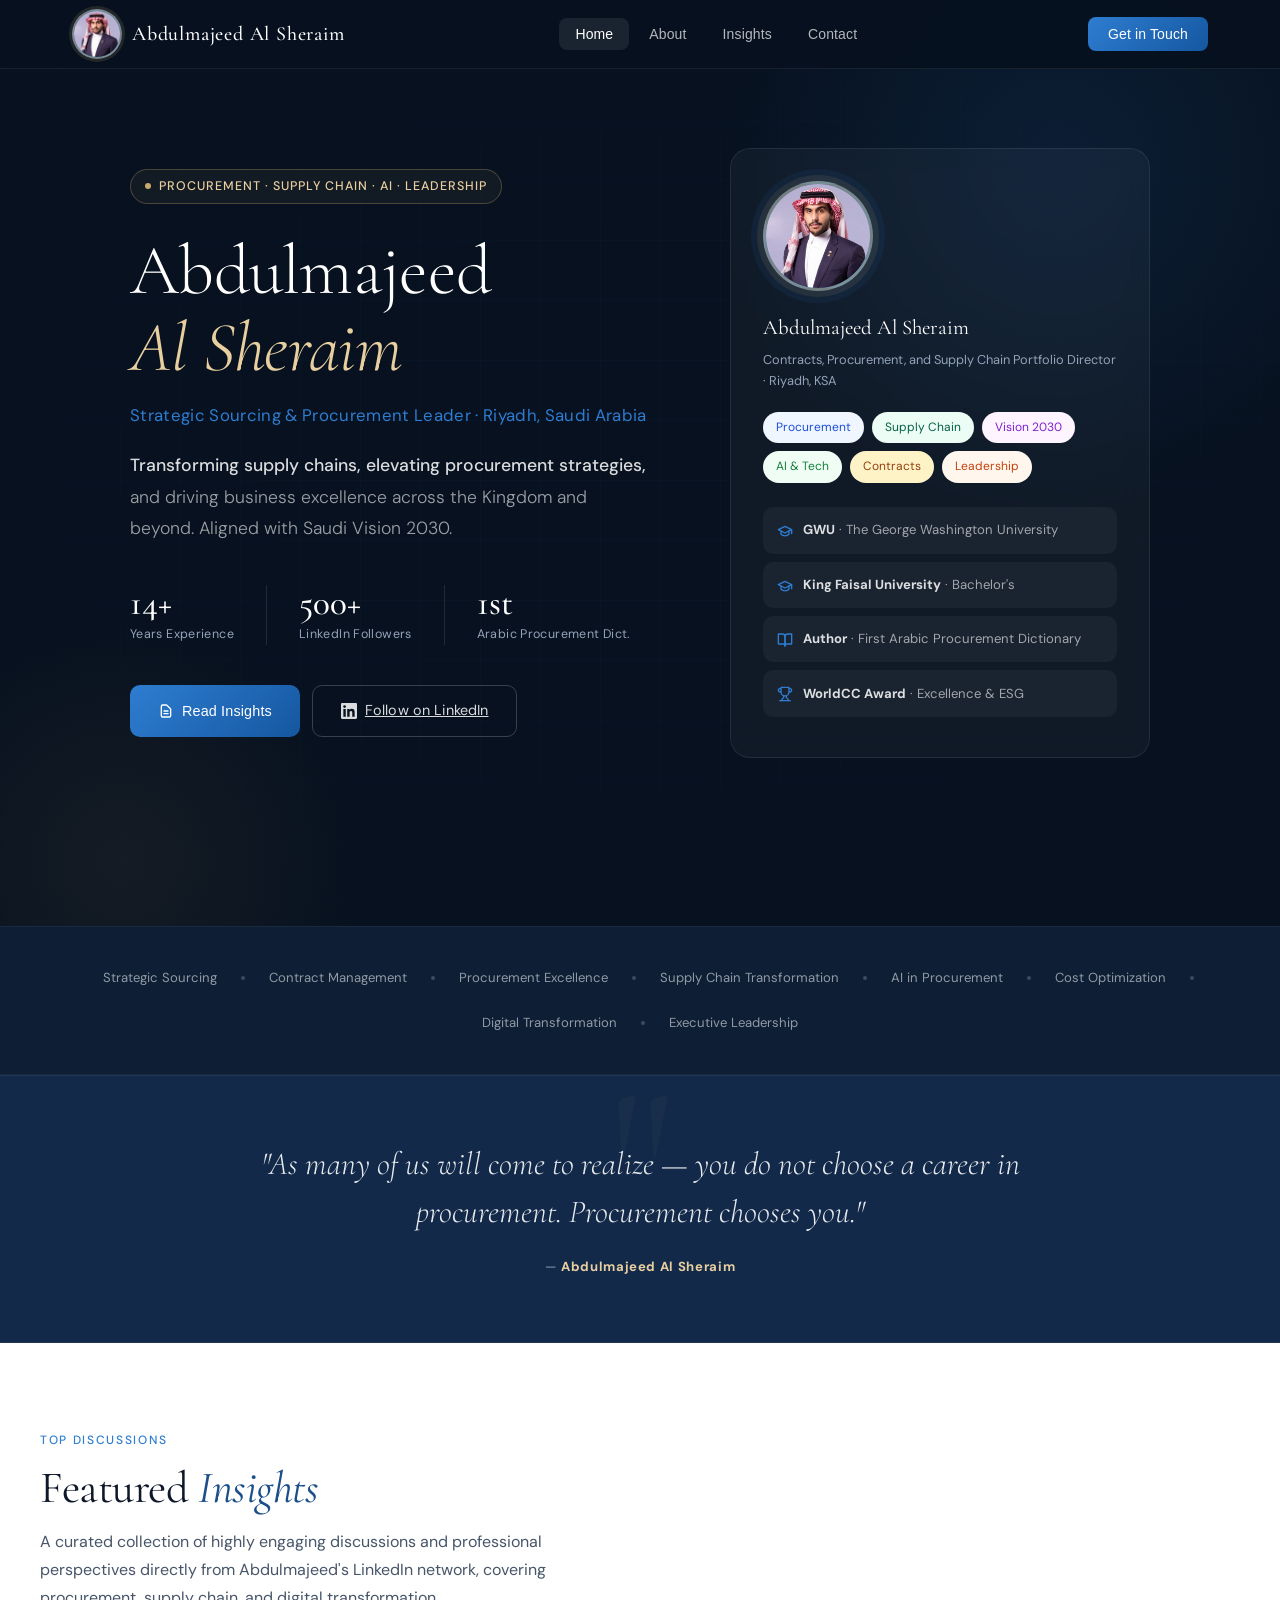
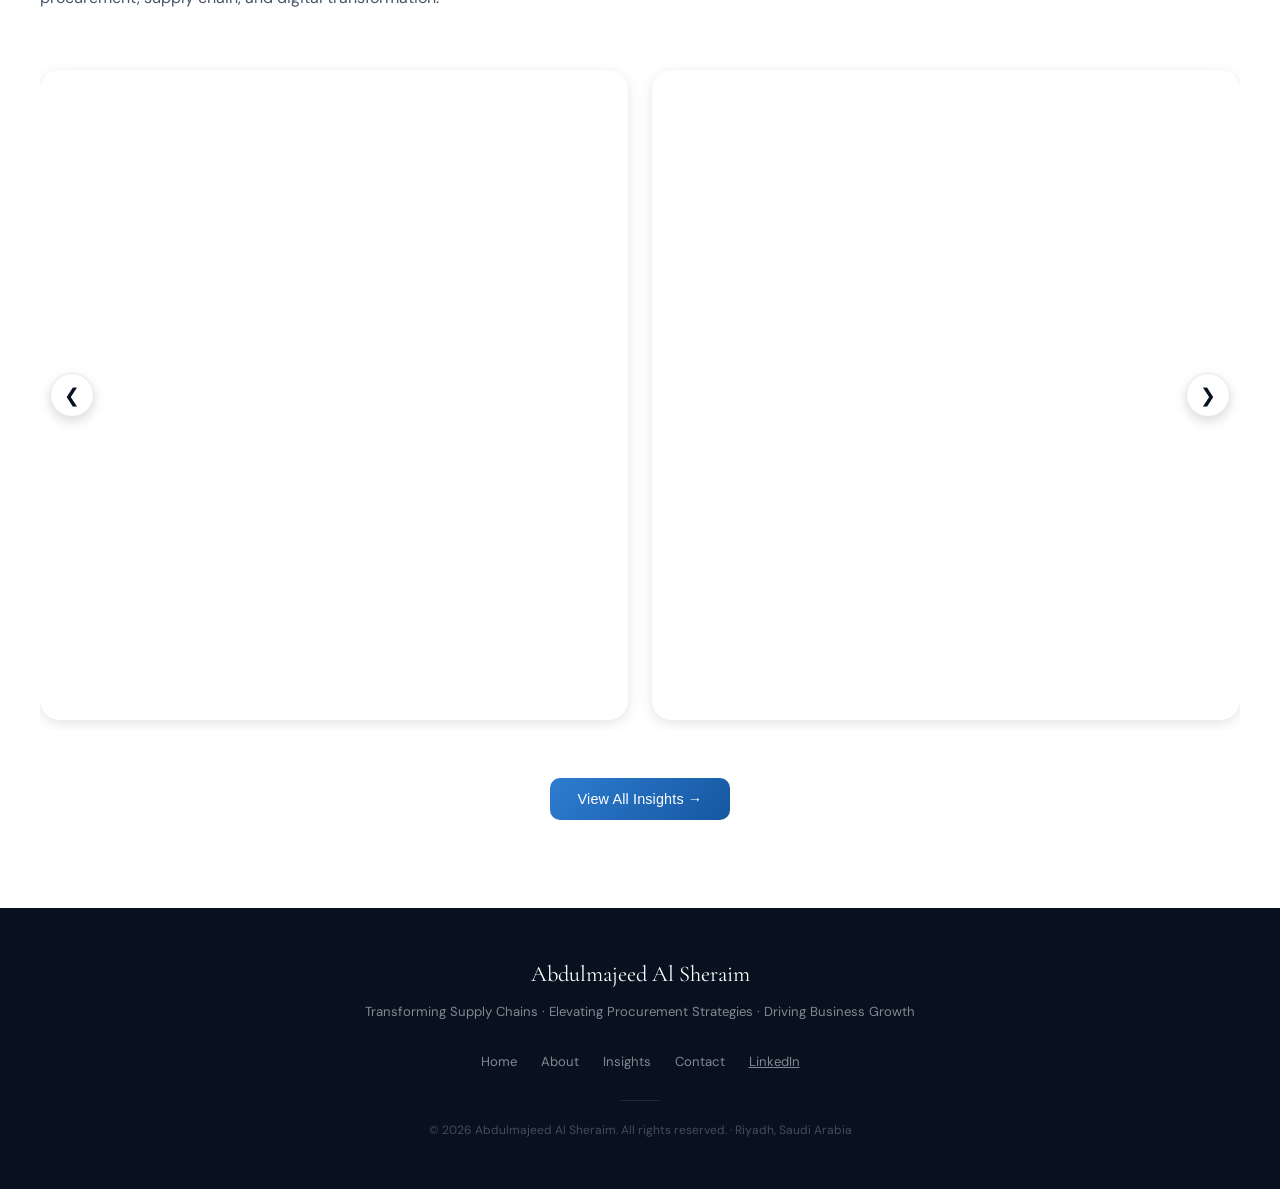
==== SSS-Website/index.html @ 5c06c717 "Add files via upload" ====
<!DOCTYPE html>
<html lang="en">
<head>
<meta charset="UTF-8">
<meta name="viewport" content="width=device-width, initial-scale=1.0">
<title>Abdulmajeed Al Sheraim — Procurement & Supply Chain Leader</title>
<meta name="description" content="Abdulmajeed Al Sheraim | Procurement Leader, Thought Leader in Strategic Sourcing, Supply Chain, and AI-driven Transformation. Based in Riyadh, Saudi Arabia.">
<link rel="preconnect" href="https://fonts.googleapis.com">
<link href="https://fonts.googleapis.com/css2?family=Cormorant+Garamond:ital,wght@0,300;0,400;0,500;0,600;1,300;1,400&family=DM+Sans:ital,opsz,wght@0,9..40,300;0,9..40,400;0,9..40,500;0,9..40,600;1,9..40,300&display=swap" rel="stylesheet">
<link rel="stylesheet" href="style.css">
</head>
<body>

<nav id="navbar">
  <div class="nav-inner">
    <a class="nav-logo" onclick="showPage('home')">
      <div class="nav-logo-mark">
        <img src="./imgs/1742757129322.jpeg" alt="Abdulmajeed Al Sheraim">
      </div>
      Abdulmajeed Al Sheraim
    </a>
    <div class="nav-links">
      <button class="nav-link active" onclick="showPage('home')" id="nav-home">Home</button>
      <button class="nav-link" onclick="showPage('about')" id="nav-about">About</button>
      <button class="nav-link" onclick="showPage('insights')" id="nav-insights">Insights</button>
      <button class="nav-link" onclick="showPage('contact')" id="nav-contact">Contact</button>
    </div>
    <button class="nav-cta" onclick="showPage('contact')">Get in Touch</button>
    <button class="hamburger" onclick="toggleMobile()">
      <svg fill="none" viewBox="0 0 24 24" stroke="currentColor"><path stroke-linecap="round" stroke-linejoin="round" stroke-width="2" d="M4 6h16M4 12h16M4 18h16"/></svg>
    </button>
  </div>
</nav>
<div class="mobile-menu" id="mobileMenu">
  <button class="mobile-link" onclick="showPage('home');toggleMobile()">Home</button>
  <button class="mobile-link" onclick="showPage('about');toggleMobile()">About</button>
  <button class="mobile-link" onclick="showPage('insights');toggleMobile()">Insights</button>
  <button class="mobile-link" onclick="showPage('contact');toggleMobile()">Contact</button>
</div>

<div id="page-home" class="page active">
<section class="hero">
    <div class="hero-grid"></div>
    <div class="hero-glow"></div>
    <div class="hero-glow-2"></div>
    <div class="hero-inner">
      <div class="hero-content">
        <div class="hero-badge">
          <span class="hero-badge-dot"></span>
          Procurement · Supply Chain · AI · Leadership
        </div>
        <h1 class="hero-name">
          Abdulmajeed<br><em>Al Sheraim</em>
        </h1>
        <p class="hero-title">Strategic Sourcing & Procurement Leader · Riyadh, Saudi Arabia</p>
        <p class="hero-tagline">
          <strong>Transforming supply chains, elevating procurement strategies,</strong> and driving business excellence across the Kingdom and beyond. Aligned with Saudi Vision 2030.
        </p>
        <div class="hero-stats">
          <div class="hero-stat">
            <div class="hero-stat-num">14+</div>
            <div class="hero-stat-label">Years Experience</div>
          </div>
          <div class="hero-stat-divider"></div>
          <div class="hero-stat">
            <div class="hero-stat-num">500+</div>
            <div class="hero-stat-label">LinkedIn Followers</div>
          </div>
          <div class="hero-stat-divider"></div>
          <div class="hero-stat">
            <div class="hero-stat-num">1st</div>
            <div class="hero-stat-label">Arabic Procurement Dict.</div>
          </div>
        </div>
        <div class="hero-actions">
          <button class="btn-primary" onclick="showPage('insights')">
            <svg width="16" height="16" fill="none" viewBox="0 0 24 24" stroke="currentColor"><path stroke-linecap="round" stroke-linejoin="round" stroke-width="2" d="M9 12h6m-6 4h6m2 5H7a2 2 0 01-2-2V5a2 2 0 012-2h5.586a1 1 0 01.707.293l5.414 5.414a1 1 0 01.293.707V19a2 2 0 01-2 2z"/></svg>
            Read Insights
          </button>
          <a class="btn-outline" href="https://www.linkedin.com/in/abdulmajeed-alsheraim/" target="_blank">
            <svg width="16" height="16" viewBox="0 0 24 24" fill="currentColor"><path d="M20.447 20.452h-3.554v-5.569c0-1.328-.027-3.037-1.852-3.037-1.853 0-2.136 1.445-2.136 2.939v5.667H9.351V9h3.414v1.561h.046c.477-.9 1.637-1.85 3.37-1.85 3.601 0 4.267 2.37 4.267 5.455v6.286zM5.337 7.433a2.062 2.062 0 01-2.063-2.065 2.064 2.064 0 112.063 2.065zm1.782 13.019H3.555V9h3.564v11.452zM22.225 0H1.771C.792 0 0 .774 0 1.729v20.542C0 23.227.792 24 1.771 24h20.451C23.2 24 24 23.227 24 22.271V1.729C24 .774 23.2 0 22.222 0h.003z"/></svg>
            Follow on LinkedIn
          </a>
        </div>
      </div>
      <div>
        <div class="hero-card">
          <div class="hero-avatar">
            <img src="./imgs/1742757129322.jpeg" alt="Abdulmajeed Al Sheraim">
          </div>
          <div class="hero-card-name">Abdulmajeed Al Sheraim</div>
          <div class="hero-card-title">Contracts, Procurement, and Supply Chain Portfolio Director · Riyadh, KSA</div>
         <div class="hero-card-tags">
            <span class="tag hero-tag cat-procurement" onclick="filterByTag('Procurement')">Procurement</span>
            <span class="tag hero-tag cat-supplychain" onclick="filterByTag('Supply Chain')">Supply Chain</span>
            <span class="tag hero-tag cat-vision2030" onclick="filterByTag('Vision 2030')">Vision 2030</span>
            <span class="tag hero-tag cat-ai" onclick="filterByTag('AI')">AI & Tech</span>
            <span class="tag hero-tag cat-contracts" onclick="filterByTag('Contracts')">Contracts</span>
            <span class="tag hero-tag cat-leadership" onclick="filterByTag('Leadership')">Leadership</span>
          </div>
          <div class="hero-card-stat">
            <span class="hero-card-stat-icon"><svg class="custom-svg-icon" viewBox="0 0 24 24"><path d="M22 10v6M2 10l10-5 10 5-10 5z"/><path d="M6 12v5c3 3 9 3 12 0v-5"/></svg></span>
            <span class="hero-card-stat-text"><strong>GWU</strong> · The George Washington University</span>
          </div>
          <div class="hero-card-stat">
            <span class="hero-card-stat-icon"><svg class="custom-svg-icon" viewBox="0 0 24 24"><path d="M22 10v6M2 10l10-5 10 5-10 5z"/><path d="M6 12v5c3 3 9 3 12 0v-5"/></svg></span>
            <span class="hero-card-stat-text"><strong>King Faisal University</strong> · Bachelor's</span>
          </div>
          <div class="hero-card-stat">
            <span class="hero-card-stat-icon"><svg class="custom-svg-icon" viewBox="0 0 24 24"><path d="M2 3h6a4 4 0 0 1 4 4v14a3 3 0 0 0-3-3H2z"/><path d="M22 3h-6a4 4 0 0 0-4 4v14a3 3 0 0 1 3-3h7z"/></svg></span>
            <span class="hero-card-stat-text"><strong>Author</strong> · First Arabic Procurement Dictionary</span>
          </div>
          <div class="hero-card-stat">
            <span class="hero-card-stat-icon"><svg class="custom-svg-icon" viewBox="0 0 24 24"><path d="M6 9H4.5a2.5 2.5 0 0 1 0-5H6"/><path d="M18 9h1.5a2.5 2.5 0 0 0 0-5H18"/><path d="M4 22h16"/><path d="M10 14.66V17c0 .55-.47.98-.97 1.21C7.85 18.75 7 20.24 7 22"/><path d="M14 14.66V17c0 .55.47.98.97 1.21C16.15 18.75 17 20.24 17 22"/><path d="M18 2H6v7a6 6 0 0 0 12 0V2Z"/></svg></span>
            <span class="hero-card-stat-text"><strong>WorldCC Award</strong> · Excellence & ESG</span>
          </div>
        </div>
      </div>
    </div>
  </section>

  <div class="expertise-strip">
    <div class="expertise-inner">
      <div class="expertise-item"><span>Strategic Sourcing</span></div>
      <div class="expertise-dot"></div>
      <div class="expertise-item"><span>Contract Management</span></div>
      <div class="expertise-dot"></div>
      <div class="expertise-item"><span>Procurement Excellence</span></div>
      <div class="expertise-dot"></div>
      <div class="expertise-item"><span>Supply Chain Transformation</span></div>
      <div class="expertise-dot"></div>
      <div class="expertise-item"><span>AI in Procurement</span></div>
      <div class="expertise-dot"></div>
      <div class="expertise-item"><span>Cost Optimization</span></div>
      <div class="expertise-dot"></div>
      <div class="expertise-item"><span>Digital Transformation</span></div>
      <div class="expertise-dot"></div>
      <div class="expertise-item"><span>Executive Leadership</span></div>
    </div>
  </div>

  <div class="quote-block">
    <div class="quote-text">"As many of us will come to realize — you do not choose a career in procurement. Procurement chooses you."</div>
    <div class="quote-attr">— <strong>Abdulmajeed Al Sheraim</strong></div>
  </div>

  <section>
    <div class="section-inner">
      <p class="section-eyebrow">Top Discussions</p>
      <h2 class="section-title">Featured <em>Insights</em></h2>
      <p class="section-sub">A curated collection of highly engaging discussions and professional perspectives directly from Abdulmajeed's LinkedIn network, covering procurement, supply chain, and digital transformation.</p>
     <div class="carousel-container">
        <button class="carousel-btn prev" onclick="moveCarousel(-1)">&#10094;</button>
        
        <div class="carousel-track" id="featuredCarouselTrack">
         
          <div class="carousel-slide">
            <div class="iframe-wrapper">
              <iframe src="https://www.linkedin.com/embed/feed/update/urn:li:share:7374796966213476352" height="100%" width="100%" frameborder="0" allowfullscreen="" title="Embedded post"></iframe>
            </div>
          </div>

          <div class="carousel-slide">
            <div class="iframe-wrapper">
              <iframe src="https://www.linkedin.com/embed/feed/update/urn:li:share:7374788519812124673" height="100%" width="100%" frameborder="0" allowfullscreen="" title="Embedded post"></iframe>
            </div>
          </div>

          <div class="carousel-slide">
            <div class="iframe-wrapper">
              <iframe src="https://www.linkedin.com/embed/feed/update/urn:li:share:7374177867984683010" height="100%" width="100%" frameborder="0" allowfullscreen="" title="Embedded post"></iframe>
            </div>
          </div>
          
          <div class="carousel-slide">
            <div class="iframe-wrapper">
              <iframe src="https://www.linkedin.com/embed/feed/update/urn:li:share:7377781747784155136" height="100%" width="100%" frameborder="0" allowfullscreen="" title="Embedded post"></iframe>
            </div>
          </div>
            <div class="carousel-slide">
            <div class="iframe-wrapper">
              <iframe src="https://www.linkedin.com/embed/feed/update/urn:li:share:7352593313960550400" height="100%" width="100%" frameborder="0" allowfullscreen="" title="Embedded post"></iframe>
            </div>
          </div>

            <div class="carousel-slide">
            <div class="iframe-wrapper">
              <iframe src="https://www.linkedin.com/embed/feed/update/urn:li:share:7341822738187149312" height="100%" width="100%" frameborder="0" allowfullscreen="" title="Embedded post"></iframe>
            </div>
          </div>

            <div class="carousel-slide">
            <div class="iframe-wrapper">
              <iframe src="https://www.linkedin.com/embed/feed/update/urn:li:share:7340945598793052160" height="100%" width="100%" frameborder="0" allowfullscreen="" title="Embedded post"></iframe>
            </div>
          </div>
<div class="carousel-slide">
            <div class="iframe-wrapper">
              <iframe src="https://www.linkedin.com/embed/feed/update/urn:li:share:7340580182535090177" height="100%" width="100%" frameborder="0" allowfullscreen="" title="Embedded post"></iframe>
            </div>
          </div>
             <div class="carousel-slide">
            <div class="iframe-wrapper">
              <iframe src="https://www.linkedin.com/embed/feed/update/urn:li:share:7332037714768297984" height="100%" width="100%" frameborder="0" allowfullscreen="" title="Embedded post"></iframe>
            </div>
          </div>

            <div class="carousel-slide">
            <div class="iframe-wrapper">
              <iframe src="https://www.linkedin.com/embed/feed/update/urn:li:share:7335204247178731521" height="100%" width="100%" frameborder="0" allowfullscreen="" title="Embedded post"></iframe>
            </div>
          </div>
          
            <div class="carousel-slide">
            <div class="iframe-wrapper">
              <iframe src="https://www.linkedin.com/embed/feed/update/urn:li:share:7329161967569469441" height="100%" width="100%" frameborder="0" allowfullscreen="" title="Embedded post"></iframe>
            </div>
          </div>

           <div class="carousel-slide">
            <div class="iframe-wrapper">
              <iframe src="https://www.linkedin.com/embed/feed/update/urn:li:share:7329751997744676865" height="100%" width="100%" frameborder="0" allowfullscreen="" title="Embedded post"></iframe>
            </div>
          </div>

            <div class="carousel-slide">
            <div class="iframe-wrapper">
              <iframe src="https://www.linkedin.com/embed/feed/update/urn:li:share:7325389660199796736" height="100%" width="100%" frameborder="0" allowfullscreen="" title="Embedded post"></iframe>
            </div>
          </div>

            <div class="carousel-slide">
            <div class="iframe-wrapper">
              <iframe src="https://www.linkedin.com/embed/feed/update/urn:li:share:7319400996764315648" height="100%" width="100%" frameborder="0" allowfullscreen="" title="Embedded post"></iframe>
            </div>
          </div>
          
            <div class="carousel-slide">
            <div class="iframe-wrapper">
              <iframe src="https://www.linkedin.com/embed/feed/update/urn:li:share:7140445337822879744" height="100%" width="100%" frameborder="0" allowfullscreen="" title="Embedded post"></iframe>
            </div>
          </div>
          
            <div class="carousel-slide">
            <div class="iframe-wrapper">
              <iframe src="https://www.linkedin.com/embed/feed/update/urn:li:share:7102559970289725440" height="100%" width="100%" frameborder="0" allowfullscreen="" title="Embedded post"></iframe>
            </div>
          </div>
        </div>

        <button class="carousel-btn next" onclick="moveCarousel(1)">&#10095;</button>
      </div>

      <div style="text-align:center;margin-top:48px;">
        <button class="btn-primary" onclick="showPage('insights')" style="display:inline-flex;">
          View All Insights →
        </button>
      </div>
    </div>
  </section>

</div>

<div id="page-about" class="page">
  <div style="height:68px;background:var(--navy);"></div>

  <section style="background:var(--navy);padding:64px 32px 88px;">
    <div class="section-inner">
      <p class="section-eyebrow" style="color:var(--gold-light);">About</p>
      <h1 class="section-title" style="color:white;font-size:clamp(2.4rem,4vw,3.6rem);">
        The <em style="color:var(--gold-light);">Story</em> Behind the Expertise
      </h1>
      <p class="section-sub" style="color:rgba(255,255,255,0.55);max-width:640px;">
        A career defined by curiosity, resilience, and a relentless pursuit of excellence — reshaping procurement across the Kingdom and aligning with Saudi Vision 2030.
      </p>
    </div>
  </section>

  <section>
    <div class="section-inner">
      <div class="about-grid">
        <div class="about-sidebar">
          <div class="about-portrait">
            <div class="about-portrait-initials">
              <img src="./imgs/1742757129322.jpeg" alt="Abdulmajeed Al Sheraim">
            </div>
            <div class="about-portrait-badge">
              <div class="about-portrait-badge-title">Abdulmajeed Al Sheraim</div>
              <div class="about-portrait-badge-sub">Strategic Sourcing Leader · Riyadh, KSA</div>
              <div class="about-portrait-badge-line"></div>
            </div>
          </div>
          <div class="about-info-card">
            <div class="about-info-row">
              <span class="about-info-icon"><svg class="custom-svg-icon" viewBox="0 0 24 24"><path d="M20 10c0 6-8 12-8 12s-8-6-8-12a8 8 0 0 1 16 0Z"/><circle cx="12" cy="10" r="3"/></svg></span>
              <div><div class="about-info-label">Location</div><div class="about-info-value">Riyadh, Saudi Arabia</div></div>
            </div>
            <div class="about-info-row">
              <span class="about-info-icon"><svg class="custom-svg-icon" viewBox="0 0 24 24"><path d="M22 10v6M2 10l10-5 10 5-10 5z"/><path d="M6 12v5c3 3 9 3 12 0v-5"/></svg></span>
              <div><div class="about-info-label">Education</div><div class="about-info-value">GWU & King Faisal University</div></div>
            </div>
            <div class="about-info-row">
              <span class="about-info-icon"><svg class="custom-svg-icon" viewBox="0 0 24 24"><rect x="4" y="2" width="16" height="20" rx="2" ry="2"/><path d="M9 22v-4h6v4"/><path d="M8 6h.01"/><path d="M16 6h.01"/><path d="M12 6h.01"/><path d="M12 10h.01"/><path d="M12 14h.01"/><path d="M16 10h.01"/><path d="M16 14h.01"/><path d="M8 10h.01"/><path d="M8 14h.01"/></svg></span>
              <div><div class="about-info-label">Current Role</div><div class="about-info-value">Portfolio Director, Strategic Sourcing Sphere</div></div>
            </div>
            <div class="about-info-row">
              <span class="about-info-icon"><svg class="custom-svg-icon" viewBox="0 0 24 24"><circle cx="12" cy="12" r="10"/><path d="M12 2a15.3 15.3 0 0 1 4 10 15.3 15.3 0 0 1-4 10 15.3 15.3 0 0 1-4-10 15.3 15.3 0 0 1 4-10z"/><path d="M2 12h20"/></svg></span>
              <div><div class="about-info-label">Languages</div><div class="about-info-value">Arabic · English</div></div>
            </div>
            <div class="about-info-row">
              <span class="about-info-icon"><svg class="custom-svg-icon" viewBox="0 0 24 24"><rect x="2" y="7" width="20" height="14" rx="2" ry="2"/><path d="M16 21V5a2 2 0 0 0-2-2h-4a2 2 0 0 0-2 2v16"/></svg></span>
              <div><div class="about-info-label">Connections</div><div class="about-info-value">500+ LinkedIn</div></div>
            </div>
          </div>
        </div>

        <div class="about-main">
          <div class="about-bio">
            <strong>Abdulmajeed Al Sheraim is one of Saudi Arabia's foremost voices in strategic procurement, supply chain transformation, and contract management.</strong> 
            <br><br>
            Over two decades, he has risen through the ranks of procurement — from early roles at Saudi Aramco to becoming the Contracts, Procurement, and Supply Chain Portfolio Director at Strategic Sourcing Sphere, where he leads enterprise sourcing strategies driving millions in value. His expertise spans the full procurement lifecycle: vendor selection, contract negotiation, risk management, supplier governance, ESG integration, and digital transformation. He is a practitioner who thinks like a strategist, and a leader who mentors like a teacher.
            <br><br>
            As a Portfolio Director at <strong>Strategic Sourcing Sphere</strong>, Abdulmajeed helps organizations unlock value from their procurement and contracting functions, with a proven track record in major infrastructure projects across Saudi Arabia. His work earned national recognition for enhancing sustainable contracting practices aligned with <strong>Saudi Vision 2030</strong> goals in ESG, supplier diversity, and economic localization.
            <br><br>
            Abdulmajeed is also a published author — co-creator of the <strong>first-of-its-kind Arabic Contracts, Procurement, and Supply Chain Dictionary</strong>, published by King Salman Global Academy for Arabic Language. This landmark publication sets a new standard for professional terminology in Arabic-speaking markets globally.
          </div>

          <h3 class="about-section-title">Career Journey</h3>
          <div class="timeline">
            <div class="timeline-item">
              <div class="timeline-marker"><div class="timeline-dot"></div><div class="timeline-line"></div></div>
              <div class="timeline-content">
                <div class="timeline-role">Contracts, Procurement, and Supply Chain Portfolio Director</div>
                <div class="timeline-org">Strategic Sourcing Sphere</div>
                <div class="timeline-period">Feb 2022 – Present · Riyadh, Saudi Arabia</div>
                <div class="timeline-desc">Leading strategic sourcing, contract management, and supply chain optimization for major clients across infrastructure, energy, and public sector. Increased supply chain performance by 25% through data-driven procurement strategies.</div>
              </div>
            </div>
            <div class="timeline-item">
              <div class="timeline-marker"><div class="timeline-dot"></div><div class="timeline-line" style="display:none;"></div></div>
              <div class="timeline-content">
                <div class="timeline-role">Procurement and Contract Portfolio Manager</div>
                <div class="timeline-org">Saudi Aramco</div>
                <div class="timeline-period">Oct 2012 – Jan 2022 · Dhahran, Saudi Arabia</div>
                <div class="timeline-desc">Enhanced schedule adherence by 40% through advanced sourcing strategies. Saved 25% against budget by deploying innovative contracting and procurement strategies, generating significant savings through market research and execution.</div>
              </div>
            </div>
          </div>

          <h3 class="about-section-title">Vision & Values</h3>
         <div class="values-grid">
            <div class="value-card">
              <div class="value-icon"><svg class="custom-svg-icon" viewBox="0 0 24 24"><circle cx="12" cy="12" r="10"/><circle cx="12" cy="12" r="6"/><circle cx="12" cy="12" r="2"/></svg></div>
              <div class="value-title">Excellence Beyond the Award</div>
              <div class="value-desc">True procurement value is realized after contracts are signed. Abdulmajeed's philosophy centers on post-award excellence and transformative outcomes.</div>
            </div>
            <div class="value-card">
              <div class="value-icon"><svg class="custom-svg-icon" viewBox="0 0 24 24"><path d="M11 20A7 7 0 0 1 9.8 6.1C15.5 5 17 4.48 19 2c1 2 2 4.18 2 8 0 5.5-4.78 10-10 10Z"/><path d="M2 21c0-3 1.85-5.36 5.08-6C9.5 14.52 12 13 13 12"/></svg></div>
              <div class="value-title">Sustainable Sourcing</div>
              <div class="value-desc">Integrating ESG principles, supplier diversity, and ethical sourcing into every procurement decision — building supply chains that last.</div>
            </div>
            <div class="value-card">
              <div class="value-icon"><svg class="custom-svg-icon" viewBox="0 0 24 24"><path d="M16 21v-2a4 4 0 0 0-4-4H6a4 4 0 0 0-4 4v2"/><circle cx="9" cy="7" r="4"/><path d="M22 21v-2a4 4 0 0 0-3-3.87"/><path d="M16 3.13a4 4 0 0 1 0 7.75"/></svg></div>
              <div class="value-title">Mentorship & Legacy</div>
              <div class="value-desc">"You don't need to be a scientist or an engineer to work in procurement—but you do need to be curious, resourceful, and committed to quality." Investing in the next generation of procurement professionals.</div>
            </div>
            <div class="value-card">
              <div class="value-icon"><svg class="custom-svg-icon" viewBox="0 0 24 24"><path d="m12 3-1.912 5.813a2 2 0 0 1-1.275 1.275L3 12l5.813 1.912a2 2 0 0 1 1.275 1.275L12 21l1.912-5.813a2 2 0 0 1 1.275-1.275L21 12l-5.813-1.912a2 2 0 0 1-1.275-1.275L12 3Z"/><path d="M5 3v4"/><path d="M3 5h4"/></svg></div>
              <div class="value-title">AI-Driven Transformation</div>
              <div class="value-desc">Leveraging artificial intelligence and digital tools to reimagine procurement processes, supplier analytics, and contract intelligence.</div>
            </div>
          </div>

          <h3 class="about-section-title">Key Achievements</h3>
          <div style="display:flex;flex-direction:column;gap:12px;">
            <div class="achievement-card">
              <span style="font-size:1.4rem;flex-shrink:0;color:var(--accent-bright);"><svg class="custom-svg-icon" viewBox="0 0 24 24"><circle cx="12" cy="8" r="7"/><polyline points="8.21 13.89 7 23 12 20 17 23 15.79 13.88"/></svg></span>
              <div>
                <div style="font-size:0.9rem;font-weight:600;color:var(--text-primary);margin-bottom:4px;">FIDIC Certified Contract Manager</div>
                <div style="font-size:0.82rem;color:var(--text-secondary);">Achieved prestigious international certification from FIDIC, demonstrating elite capability in managing and administering complex global engineering and construction contracts.</div>
              </div>
            </div>
            <div class="achievement-card">
              <span style="font-size:1.4rem;flex-shrink:0;color:var(--accent-bright);"><svg class="custom-svg-icon" viewBox="0 0 24 24"><path d="M2 3h6a4 4 0 0 1 4 4v14a3 3 0 0 0-3-3H2z"/><path d="M22 3h-6a4 4 0 0 0-4 4v14a3 3 0 0 1 3-3h7z"/></svg></span>
              <div>
                <div style="font-size:0.9rem;font-weight:600;color:var(--text-primary);margin-bottom:4px;">First Arabic Procurement & Supply Chain Dictionary</div>
                <div style="font-size:0.82rem;color:var(--text-secondary);">Co-authored and published by King Salman Global Academy for Arabic Language — a pioneering reference setting international terminology standards for Arabic-speaking markets.</div>
              </div>
            </div>
            <div class="achievement-card">
              <span style="font-size:1.4rem;flex-shrink:0;color:var(--accent-bright);"><svg class="custom-svg-icon" viewBox="0 0 24 24"><path d="M11 20A7 7 0 0 1 9.8 6.1C15.5 5 17 4.48 19 2c1 2 2 4.18 2 8 0 5.5-4.78 10-10 10Z"/><path d="M2 21c0-3 1.85-5.36 5.08-6C9.5 14.52 12 13 13 12"/></svg></span>
              <div>
                <div style="font-size:0.9rem;font-weight:600;color:var(--text-primary);margin-bottom:4px;">ESG Sustainable Contracting Recognition</div>
                <div style="font-size:0.82rem;color:var(--text-secondary);">Recognized for enhancing sustainable contracting through improved governance, ESG alignment, supplier diversity, and digital contract management — supporting Vision 2030 goals.</div>
              </div>
            </div>
          </div>
        </div>
      </div>
    </div>
  </section>
</div>

<div id="page-insights" class="page">
  <div style="height:68px;background:var(--navy);"></div>

  <section style="background:var(--navy);padding:64px 32px 88px;">
    <div class="section-inner">
      <p class="section-eyebrow" style="color:var(--gold-light);">Insights & Perspectives</p>
      <h1 class="section-title" style="color:white;font-size:clamp(2.4rem,4vw,3.6rem);">
        Thought Leadership on <em style="color:var(--gold-light);">Procurement & Strategy</em>
      </h1>
      <p class="section-sub" style="color:rgba(255,255,255,0.55);">
        Original perspectives on procurement excellence, supply chain strategy, AI transformation, and leadership — drawn from two decades at the forefront of the industry.
      </p>
    </div>
  </section>

  <section>
    <div class="section-inner">
      <div class="insights-controls">
        <div class="search-bar">
          <svg fill="none" viewBox="0 0 24 24" stroke="currentColor"><path stroke-linecap="round" stroke-linejoin="round" stroke-width="2" d="M21 21l-6-6m2-5a7 7 0 11-14 0 7 7 0 0114 0z"/></svg>
          <input type="text" id="searchInput" placeholder="Search insights…" oninput="filterPosts()">
        </div>
        <div class="filter-chips" id="filterChips">
          <button class="filter-chip active" data-cat="All" onclick="setFilter(this,'All')">All</button>
          <button class="filter-chip" data-cat="Procurement" onclick="setFilter(this,'Procurement')">Procurement</button>
          <button class="filter-chip" data-cat="Leadership" onclick="setFilter(this,'Leadership')">Leadership</button>
          <button class="filter-chip" data-cat="AI" onclick="setFilter(this,'AI')">AI & Tech</button>
          <button class="filter-chip" data-cat="Supply Chain" onclick="setFilter(this,'Supply Chain')">Supply Chain</button>
          <button class="filter-chip" data-cat="Vision 2030" onclick="setFilter(this,'Vision 2030')">Vision 2030</button>
          <button class="filter-chip" data-cat="Contracts" onclick="setFilter(this,'Contracts')">Contracts</button>
        </div>
      </div>
      <div class="insights-grid" id="insightsGrid"></div>
      <div id="noResults" style="display:none;text-align:center;padding:60px 20px;color:var(--grey-mid);">
        <div style="font-size:2.5rem;margin-bottom:12px;color:var(--grey-mid);"><svg class="custom-svg-icon" viewBox="0 0 24 24"><circle cx="11" cy="11" r="8"/><path d="m21 21-4.3-4.3"/></svg></div>
        <div style="font-size:1rem;font-weight:500;color:var(--text-secondary);">No insights found</div>
        <div style="font-size:0.875rem;margin-top:6px;">Try adjusting your search or filter.</div>
      </div>
    </div>
  </section>
</div>

<div id="page-contact" class="page">
  <div style="height:68px;background:var(--navy);"></div>

  <section style="background:var(--navy);padding:64px 32px 88px;">
    <div class="section-inner">
      <p class="section-eyebrow" style="color:var(--gold-light);">Get In Touch</p>
      <h1 class="section-title" style="color:white;font-size:clamp(2.4rem,4vw,3.6rem);">
        Let's Start a <em style="color:var(--gold-light);">Conversation</em>
      </h1>
      <p class="section-sub" style="color:rgba(255,255,255,0.55);">Whether it's a speaking engagement, collaboration, advisory opportunity, or simply connecting — Abdulmajeed welcomes meaningful professional conversations.</p>
    </div>
  </section>

  <section>
    <div class="section-inner">
      <div class="contact-grid">
        <div class="contact-info">
          <p class="contact-intro">
            Abdulmajeed is open to speaking engagements at procurement and supply chain conferences, executive advisory roles, collaborative research, and strategic partnerships. Reach out through any of the channels below.
          </p>
          <div class="contact-links">
            <a class="contact-link-item" href="https://www.linkedin.com/in/abdulmajeed-alsheraim/" target="_blank">
              <div class="contact-link-icon" style="background:#EFF6FF;">
                <svg width="20" height="20" viewBox="0 0 24 24" fill="#1D4ED8"><path d="M20.447 20.452h-3.554v-5.569c0-1.328-.027-3.037-1.852-3.037-1.853 0-2.136 1.445-2.136 2.939v5.667H9.351V9h3.414v1.561h.046c.477-.9 1.637-1.85 3.37-1.85 3.601 0 4.267 2.37 4.267 5.455v6.286zM5.337 7.433a2.062 2.062 0 01-2.063-2.065 2.064 2.064 0 112.063 2.065zm1.782 13.019H3.555V9h3.564v11.452zM22.225 0H1.771C.792 0 0 .774 0 1.729v20.542C0 23.227.792 24 1.771 24h20.451C23.2 24 24 23.227 24 22.271V1.729C24 .774 23.2 0 22.222 0h.003z"/></svg>
              </div>
              <div>
                <div class="contact-link-label">LinkedIn</div>
                <div class="contact-link-value">linkedin.com/in/abdulmajeed-alsheraim</div>
              </div>
            </a>
            <div class="contact-link-item">
              <div class="contact-link-icon" style="background:#F0FDF4; color:#15803D;">
                <svg class="custom-svg-icon" viewBox="0 0 24 24"><path d="M20 10c0 6-8 12-8 12s-8-6-8-12a8 8 0 0 1 16 0Z"/><circle cx="12" cy="10" r="3"/></svg>
              </div>
              <div>
                <div class="contact-link-label">Location</div>
                <div class="contact-link-value">Riyadh, Saudi Arabia</div>
              </div>
            </div>
            <div class="contact-link-item">
              <div class="contact-link-icon" style="background:#FFF7ED; color:#C2410C;">
                <svg class="custom-svg-icon" viewBox="0 0 24 24"><path d="M12 2a3 3 0 0 0-3 3v7a3 3 0 0 0 6 0V5a3 3 0 0 0-3-3Z"/><path d="M19 10v2a7 7 0 0 1-14 0v-2"/><line x1="12" x2="12" y1="19" y2="22"/><line x1="8" x2="16" y1="22" y2="22"/></svg>
              </div>
              <div>
                <div class="contact-link-label">Speaking</div>
                <div class="contact-link-value">Available for conferences & executive events</div>
              </div>
            </div>
            <div class="contact-link-item">
              <div class="contact-link-icon" style="background:#FDF4FF; color:#7E22CE;">
                <svg class="custom-svg-icon" viewBox="0 0 24 24"><path d="M16 21v-2a4 4 0 0 0-4-4H6a4 4 0 0 0-4 4v2"/><circle cx="9" cy="7" r="4"/><path d="M22 21v-2a4 4 0 0 0-3-3.87"/><path d="M16 3.13a4 4 0 0 1 0 7.75"/></svg>
              </div>
              <div>
                <div class="contact-link-label">Advisory</div>
                <div class="contact-link-value">Strategic procurement & supply chain consulting</div>
              </div>
            </div>
          </div>

          <div style="margin-top:40px;padding:28px;border-radius:var(--radius-lg);background:var(--navy);color:white;">
            <h4 style="font-family:'Cormorant Garamond',serif;font-size:1.2rem;font-weight:400;margin-bottom:12px;">Response Commitment</h4>
            <p style="font-size:0.875rem;color:rgba(255,255,255,0.55);line-height:1.75;">All professional inquiries are reviewed personally. Abdulmajeed typically responds within 2–3 business days. For urgent procurement advisory matters, please indicate the nature of urgency in your message.</p>
          </div>
        </div>

        <div class="contact-form" id="contactFormContainer">
          <h3>Send a Message</h3>
          <div id="contactFormEl">
            <div class="form-row">
              <div class="form-group">
                <label>First Name</label>
                <input type="text" id="cfFirstName" placeholder="Your first name">
              </div>
              <div class="form-group">
                <label>Last Name</label>
                <input type="text" id="cfLastName" placeholder="Your last name">
              </div>
            </div>
            <div class="form-group">
              <label>Email Address</label>
              <input type="email" id="cfEmail" placeholder="you@company.com">
            </div>
            <div class="form-group">
              <label>Company / Organization</label>
              <input type="text" id="cfCompany" placeholder="Your organization">
            </div>
            <div class="form-group">
              <label>Subject</label>
              <select id="cfSubject">
                <option value="">Select a topic…</option>
                <option>Speaking Engagement</option>
                <option>Advisory / Consulting</option>
                <option>Collaboration / Partnership</option>
                <option>Media / Press</option>
                <option>General Inquiry</option>
              </select>
            </div>
            <div class="form-group">
              <label>Message</label>
              <textarea id="cfMessage" placeholder="Share the details of your inquiry…"></textarea>
            </div>
            <button class="form-submit" onclick="submitForm()">Send Message →</button>
          </div>
          <div class="form-success" id="formSuccess">
            <div class="form-success-icon"><svg class="custom-svg-icon" viewBox="0 0 24 24"><path d="M22 11.08V12a10 10 0 1 1-5.93-9.14"/><polyline points="22 4 12 14.01 9 11.01"/></svg></div>
            <h4>Message Received</h4>
            <p>Thank you for reaching out. Abdulmajeed will review your message and respond within 2–3 business days.</p>
          </div>
        </div>
      </div>
    </div>
  </section>
</div>

<footer>
  <div class="footer-inner">
    <div class="footer-name">Abdulmajeed Al Sheraim</div>
    <div class="footer-tagline">Transforming Supply Chains · Elevating Procurement Strategies · Driving Business Growth</div>
    <div class="footer-links">
      <span class="footer-link" onclick="showPage('home')">Home</span>
      <span class="footer-link" onclick="showPage('about')">About</span>
      <span class="footer-link" onclick="showPage('insights')">Insights</span>
      <span class="footer-link" onclick="showPage('contact')">Contact</span>
      <a class="footer-link" href="https://www.linkedin.com/in/abdulmajeed-alsheraim/" target="_blank">LinkedIn</a>
    </div>
    <div class="footer-divider"></div>
    <div class="footer-copy">© 2026 Abdulmajeed Al Sheraim. All rights reserved. · Riyadh, Saudi Arabia</div>
  </div>
</footer>

<div class="modal-overlay" id="postModal" onclick="closeModal(event)">
  <div class="modal">
    <div class="modal-header">
      <button class="modal-close" onclick="closeModal()">✕</button>
      <div id="modalCat"></div>
      <h2 id="modalTitle" style="font-size:1.2rem;font-weight:600;color:var(--text-primary);margin-top:12px;line-height:1.5;padding-right:40px;"></h2>
      <div style="display:flex;align-items:center;gap:12px;margin-top:14px;">
        <div class="insight-avatar">
          <img src="./imgs/1742757129322.jpeg" alt="Abdulmajeed Al Sheraim">
        </div>
        <div>
          <div style="font-size:0.85rem;font-weight:500;">Abdulmajeed Al Sheraim</div>
          <div id="modalDate" style="font-size:0.75rem;color:var(--grey-mid);"></div>
        </div>
      </div>
    </div>
    <div class="modal-body" id="modalBody" style="padding: 0; background: #f3f2ef;"></div>
  </div>
</div>

<script src="script.js"></script>
</body>
</html>
---- SSS-Website/style.css ----
/* ═══════════════════════════════════════════════════════
   VARIABLES
═══════════════════════════════════════════════════════ */
:root {
  --navy:          #07111F;
  --navy-mid:      #0D1E35;
  --navy-light:    #12294A;
  --accent:        #1B4F8A;
  --accent-bright: #2E7DD1;
  --gold:          #C9A96E;
  --gold-light:    #E8CFA0;
  --white:         #FFFFFF;
  --off-white:     #F5F7FA;
  --grey-light:    #E2E8F0;
  --grey-mid:      #94A3B8;
  --grey-dark:     #475569;
  --text-primary:  #0F172A;
  --text-secondary:#475569;
  --card-bg:       #FFFFFF;
  --section-alt:   #F8FAFC;
  --radius:        12px;
  --radius-lg:     20px;
  --shadow-sm:     0 1px 3px rgba(0,0,0,0.06), 0 1px 2px rgba(0,0,0,0.04);
  --shadow-md:     0 4px 16px rgba(0,0,0,0.08), 0 2px 8px rgba(0,0,0,0.04);
  --shadow-lg:     0 20px 48px rgba(7,17,31,0.12), 0 8px 24px rgba(7,17,31,0.08);
  --transition:    all 0.28s cubic-bezier(0.4, 0, 0.2, 1);
}

/* ═══════════════════════════════════════════════════════
   RESET
═══════════════════════════════════════════════════════ */
*, *::before, *::after { box-sizing: border-box; margin: 0; padding: 0; }
html { scroll-behavior: smooth; font-size: 16px; }
body {
  font-family: 'DM Sans', -apple-system, sans-serif;
  background: var(--white);
  color: var(--text-primary);
  line-height: 1.65;
  -webkit-font-smoothing: antialiased;
  overflow-x: hidden;
}

/* ═══════════════════════════════════════════════════════
   KEYFRAMES
═══════════════════════════════════════════════════════ */
@keyframes fadeIn {
  from { opacity: 0; transform: translateY(12px); }
  to   { opacity: 1; transform: translateY(0); }
}
@keyframes slideUp {
  from { opacity: 0; transform: translateY(20px); }
  to   { opacity: 1; transform: translateY(0); }
}
@keyframes slideDown {
  from { opacity: 0; transform: translateY(-10px); }
  to   { opacity: 1; transform: translateY(0); }
}
@keyframes pulse { 0%,100%{opacity:1} 50%{opacity:0.4} }

/* ═══════════════════════════════════════════════════════
   PAGE SYSTEM
═══════════════════════════════════════════════════════ */
.page { display: none; animation: fadeIn 0.4s ease; }
.page.active { display: block; }

/* ═══════════════════════════════════════════════════════
   NAV
═══════════════════════════════════════════════════════ */
nav {
  position: fixed; top: 0; left: 0; right: 0; z-index: 1000;
  background: rgba(7,17,31,0.96);
  -webkit-backdrop-filter: blur(20px) saturate(180%);
  backdrop-filter: blur(20px) saturate(180%);
  border-bottom: 1px solid rgba(255,255,255,0.07);
  transition: var(--transition);
}
.nav-inner {
  max-width: 1200px; margin: 0 auto;
  display: flex; align-items: center; justify-content: space-between;
  padding: 0 32px; height: 68px;
}
.nav-logo {
  font-family: 'Cormorant Garamond', serif;
  font-size: 1.25rem; font-weight: 500; letter-spacing: 0.04em;
  color: var(--white); text-decoration: none; cursor: pointer;
  display: flex; align-items: center; gap: 10px;
}
.nav-logo-mark {
  width: 50px; height: 50px; border-radius: 50%; overflow: hidden;
  border: 2px solid rgba(201,169,110,0.5);
  box-shadow: 0 0 0 3px rgba(201,169,110,0.15);
  flex-shrink: 0;
  background: linear-gradient(135deg, #1B4F8A, #2E7DD1);
  transition: var(--transition);
}
.nav-logo-mark:hover { box-shadow: 0 0 0 5px rgba(201,169,110,0.25); }
.nav-logo-mark img { width: 100%; height: 100%; object-fit: cover; object-position: center top; display: block; }

.nav-links { display: flex; align-items: center; gap: 4px; }
.nav-link {
  padding: 8px 16px; border-radius: 8px;
  color: rgba(255,255,255,0.7); font-size: 0.875rem; font-weight: 400;
  cursor: pointer; transition: var(--transition); border: none; background: transparent;
  letter-spacing: 0.01em;
}
.nav-link:hover, .nav-link.active { color: var(--white); background: rgba(255,255,255,0.08); }

.nav-cta {
  padding: 9px 20px; border-radius: 8px;
  background: linear-gradient(135deg, var(--accent-bright), #1557A0);
  color: white; font-size: 0.875rem; font-weight: 500;
  cursor: pointer; border: none; transition: var(--transition); letter-spacing: 0.01em;
}
.nav-cta:hover { transform: translateY(-1px); box-shadow: 0 8px 24px rgba(46,125,209,0.35); }

.hamburger { display: none; background: none; border: none; cursor: pointer; padding: 8px; color: white; }
.hamburger svg { width: 22px; height: 22px; }

.mobile-menu {
  display: none; position: fixed; top: 68px; left: 0; right: 0; z-index: 999;
  background: rgba(7,17,31,0.98);
  -webkit-backdrop-filter: blur(20px);
  backdrop-filter: blur(20px);
  border-bottom: 1px solid rgba(255,255,255,0.08);
  flex-direction: column; padding: 16px 24px 24px;
}
.mobile-menu.open { display: flex; }
.mobile-link {
  padding: 12px 8px; color: rgba(255,255,255,0.8); font-size: 1rem;
  cursor: pointer; border: none; background: none; text-align: left;
  border-bottom: 1px solid rgba(255,255,255,0.06); transition: var(--transition);
}
.mobile-link:hover { color: white; }

/* ═══════════════════════════════════════════════════════
   HERO
═══════════════════════════════════════════════════════ */
.hero {
  min-height: 100vh; background: var(--navy);
  position: relative; overflow: hidden;
  display: flex; align-items: center; padding-top: 68px;
}
.hero-grid {
  position: absolute; inset: 0;
  background-image:
    linear-gradient(rgba(46,125,209,0.04) 1px, transparent 1px),
    linear-gradient(90deg, rgba(46,125,209,0.04) 1px, transparent 1px);
  background-size: 60px 60px;
  -webkit-mask-image: radial-gradient(ellipse 80% 70% at 50% 50%, black 30%, transparent 100%);
  mask-image: radial-gradient(ellipse 80% 70% at 50% 50%, black 30%, transparent 100%);
}
.hero-glow {
  position: absolute; top: -20%; right: -10%;
  width: 700px; height: 700px; border-radius: 50%;
  background: radial-gradient(circle, rgba(46,125,209,0.12) 0%, transparent 70%);
  pointer-events: none;
}
.hero-glow-2 {
  position: absolute; bottom: -20%; left: -10%;
  width: 500px; height: 500px; border-radius: 50%;
  background: radial-gradient(circle, rgba(201,169,110,0.07) 0%, transparent 70%);
  pointer-events: none;
}
.hero-inner {
  max-width: 1200px; margin: 0 auto; padding: 80px 32px;
  display: grid; grid-template-columns: 1fr 420px; gap: 80px; align-items: center;
  position: relative; z-index: 2;
}
.hero-badge {
  display: inline-flex; align-items: center; gap: 8px;
  padding: 6px 14px; border-radius: 100px;
  border: 1px solid rgba(201,169,110,0.3); background: rgba(201,169,110,0.06);
  color: var(--gold-light); font-size: 0.78rem; font-weight: 500;
  letter-spacing: 0.08em; text-transform: uppercase; margin-bottom: 28px;
  animation: slideDown 0.6s ease both;
}
.hero-badge-dot { width: 6px; height: 6px; border-radius: 50%; background: var(--gold); animation: pulse 2s infinite; }
.hero-name {
  font-family: 'Cormorant Garamond', serif;
  font-size: clamp(3rem, 5.5vw, 5rem); font-weight: 300; line-height: 1.1;
  color: var(--white); letter-spacing: -0.01em;
  animation: slideUp 0.7s 0.1s ease both;
}
.hero-name em { font-style: italic; color: var(--gold-light); }
.hero-title {
  font-size: 1.05rem; font-weight: 400; color: var(--accent-bright);
  margin-top: 16px; letter-spacing: 0.02em;
  animation: slideUp 0.7s 0.2s ease both;
}
.hero-tagline {
  font-size: 1.1rem; font-weight: 300; color: rgba(255,255,255,0.6);
  margin-top: 20px; line-height: 1.8; max-width: 520px;
  animation: slideUp 0.7s 0.3s ease both;
}
.hero-tagline strong { color: rgba(255,255,255,0.85); font-weight: 500; }
.hero-stats {
  display: flex; gap: 32px; margin-top: 40px;
  animation: slideUp 0.7s 0.4s ease both;
}
.hero-stat { display: flex; flex-direction: column; }
.hero-stat-num { font-family: 'Cormorant Garamond', serif; font-size: 2.2rem; font-weight: 500; color: var(--white); line-height: 1; }
.hero-stat-label { font-size: 0.78rem; color: var(--grey-mid); margin-top: 4px; letter-spacing: 0.03em; }
.hero-stat-divider { width: 1px; background: rgba(255,255,255,0.1); align-self: stretch; }
.hero-actions {
  display: flex; gap: 12px; margin-top: 40px; flex-wrap: wrap;
  animation: slideUp 0.7s 0.5s ease both;
}

/* Buttons */
.btn-primary {
  padding: 13px 28px; border-radius: 10px;
  background: linear-gradient(135deg, var(--accent-bright), #1557A0);
  color: white; font-size: 0.9rem; font-weight: 500;
  cursor: pointer; border: none; transition: var(--transition);
  letter-spacing: 0.01em; display: flex; align-items: center; gap: 8px;
}
.btn-primary:hover { transform: translateY(-2px); box-shadow: 0 12px 32px rgba(46,125,209,0.4); }
.btn-outline {
  padding: 13px 28px; border-radius: 10px;
  border: 1px solid rgba(255,255,255,0.2);
  color: rgba(255,255,255,0.85); font-size: 0.9rem; font-weight: 400;
  cursor: pointer; background: transparent; transition: var(--transition);
  letter-spacing: 0.01em; display: flex; align-items: center; gap: 8px;
}
.btn-outline:hover { background: rgba(255,255,255,0.06); border-color: rgba(255,255,255,0.4); }

/* Hero Card */
.hero-card {
  background: rgba(255,255,255,0.04); border-radius: var(--radius-lg);
  border: 1px solid rgba(255,255,255,0.08);
  -webkit-backdrop-filter: blur(12px);
  backdrop-filter: blur(12px);
  padding: 32px;
  animation: slideUp 0.7s 0.3s ease both;
}

/* Hero Avatar photo */
.hero-avatar {
  width: 110px; height: 110px; border-radius: 50%; overflow: hidden;
  border: 3px solid rgba(201,169,110,0.5);
  box-shadow: 0 0 0 6px rgba(201,169,110,0.1), 0 0 0 12px rgba(46,125,209,0.08);
  flex-shrink: 0; margin-bottom: 20px;
  background: linear-gradient(135deg, #1B4F8A, #2E7DD1);
  transition: var(--transition);
}
.hero-avatar:hover {
  box-shadow: 0 0 0 8px rgba(201,169,110,0.2), 0 0 0 16px rgba(46,125,209,0.1);
  transform: scale(1.04);
}
.hero-avatar img { width: 100%; height: 100%; object-fit: cover; object-position: center top; display: block; }

.hero-card-name { font-family:'Cormorant Garamond',serif; font-size: 1.3rem; color: white; margin-bottom: 4px; }
.hero-card-title { font-size: 0.8rem; color: var(--grey-mid); margin-bottom: 20px; }
.hero-card-tags { display: flex; flex-wrap: wrap; gap: 8px; margin-bottom: 24px; }
.tag {
  padding: 5px 12px; border-radius: 100px; font-size: 0.75rem;
  background: rgba(46,125,209,0.12); color: var(--accent-bright);
  border: 1px solid rgba(46,125,209,0.2); font-weight: 400; transition: var(--transition);
}
.tag:hover { background: rgba(46,125,209,0.22); transform: translateY(-1px); }
.tag.gold { background: rgba(201,169,110,0.1); color: var(--gold-light); border-color: rgba(201,169,110,0.2); }
.hero-tag {
  cursor: pointer;
  user-select: none;
}
.hero-tag:hover {
  background: rgba(46,125,209,0.28);
  border-color: var(--accent-bright);
  color: white;
  transform: translateY(-2px);
  box-shadow: 0 4px 12px rgba(46,125,209,0.3);
}
.hero-tag.gold:hover {
  background: rgba(201,169,110,0.28);
  border-color: var(--gold-light);
  color: white;
  box-shadow: 0 4px 12px rgba(201,169,110,0.3);
}
.hero-card-stat {
  display: flex; align-items: center; gap: 10px;
  padding: 10px 14px; border-radius: 10px;
  background: rgba(255,255,255,0.04); margin-bottom: 8px; transition: var(--transition);
}
.hero-card-stat:hover { background: rgba(255,255,255,0.08); transform: translateX(4px); }
.hero-card-stat-icon { font-size: 1rem; }
.hero-card-stat-text { font-size: 0.82rem; color: rgba(255,255,255,0.6); }
.hero-card-stat-text strong { color: rgba(255,255,255,0.85); }

/* ═══════════════════════════════════════════════════════
   SECTIONS
═══════════════════════════════════════════════════════ */
section { padding: 88px 32px; }
.section-inner { max-width: 1200px; margin: 0 auto; }
.section-eyebrow {
  font-size: 0.75rem; font-weight: 500; letter-spacing: 0.14em;
  text-transform: uppercase; color: var(--accent-bright); margin-bottom: 12px;
}
.section-title {
  font-family: 'Cormorant Garamond', serif;
  font-size: clamp(2rem, 3.5vw, 2.8rem); font-weight: 400;
  color: var(--text-primary); line-height: 1.2; letter-spacing: -0.01em;
}
.section-title em { font-style: italic; color: var(--accent); }
.section-sub { font-size: 1rem; color: var(--text-secondary); margin-top: 12px; max-width: 560px; line-height: 1.75; }

/* ═══════════════════════════════════════════════════════
   FEATURED POSTS
═══════════════════════════════════════════════════════ */
.posts-grid { display: grid; grid-template-columns: repeat(3, 1fr); gap: 24px; margin-top: 48px; padding: 40px; }
.post-card {
  background: var(--white); border-radius: var(--radius-lg);
  border: 1px solid var(--grey-light); padding: 28px;
  transition: var(--transition); cursor: pointer; position: relative; overflow: hidden;
}
.post-card::before {
  content: ''; position: absolute; top: 0; left: 0; right: 0; height: 3px;
  background: linear-gradient(90deg, var(--accent-bright), var(--gold));
  opacity: 0; transition: var(--transition);
}
.post-card:hover { transform: translateY(-4px); box-shadow: var(--shadow-lg); border-color: transparent; }
.post-card:hover::before { opacity: 1; }

.post-cat {
  display: inline-block; padding: 4px 10px; border-radius: 100px;
  font-size: 0.72rem; font-weight: 500; letter-spacing: 0.06em; text-transform: uppercase; margin-bottom: 14px;
}
.cat-procurement { background: #EFF6FF; color: #1D4ED8; }
.cat-leadership  { background: #FFF7ED; color: #C2410C; }
.cat-ai          { background: #F0FDF4; color: #15803D; }
.cat-vision2030  { background: #FDF4FF; color: #7E22CE; }
.cat-supplychain { background: #ECFDF5; color: #065F46; }
.cat-contracts   { background: #FEF3C7; color: #92400E; }
.cat-general     { background: #F1F5F9; color: #475569; }

.post-title { font-size: 1rem; font-weight: 500; color: var(--text-primary); line-height: 1.5; margin-bottom: 10px; }
.post-excerpt {
  font-size: 0.875rem; color: var(--text-secondary); line-height: 1.7; margin-bottom: 20px;
  display: -webkit-box; -webkit-line-clamp: 3; -webkit-box-orient: vertical; overflow: hidden;
}
.post-meta { display: flex; align-items: center; justify-content: space-between; }
.post-date { font-size: 0.78rem; color: var(--grey-mid); }
.post-engagement { display: flex; gap: 12px; }
.post-eng-item { display: flex; align-items: center; gap: 5px; font-size: 0.78rem; color: var(--grey-mid); }
.post-eng-item svg { width: 14px; height: 14px; }

/* ═══════════════════════════════════════════════════════
   ABOUT
═══════════════════════════════════════════════════════ */
.about-grid { display: grid; grid-template-columns: 380px 1fr; gap: 72px; align-items: start; margin-top: 60px; }
.about-sidebar { position: sticky; top: 100px; }

/* Desktop Image Styling */
.about-portrait {
  width: 100%; 
  max-width: 320px; 
  aspect-ratio: 4/5; 
  margin: 0 auto 24px auto; 
  border-radius: var(--radius-lg);
  background: linear-gradient(160deg, var(--navy-light) 0%, var(--navy) 100%);
  display: flex; align-items: center; justify-content: center;
  position: relative; overflow: hidden;
  transition: var(--transition);
}

.about-portrait:hover { box-shadow: 0 32px 80px rgba(7,17,31,0.3); transform: translateY(-4px); }
.about-portrait-initials { width: 100%; height: 100%; position: absolute; inset: 0; }
.about-portrait-initials img {
  width: 100%; height: 100%; object-fit: cover; object-position: center top; display: block;
  transition: transform 0.5s ease;
}
.about-portrait:hover .about-portrait-initials img { transform: scale(1.03); }
.about-portrait::after {
  content: ''; position: absolute; bottom: 0; left: 0; right: 0; height: 50%;
  background: linear-gradient(to top, rgba(7,17,31,0.90) 0%, rgba(7,17,31,0.40) 60%, transparent 100%);
  pointer-events: none; z-index: 1;
}
.about-portrait-badge {
  position: absolute; bottom: 20px; left: 16px; right: 16px;
  background: rgba(7,17,31,0.82);
  -webkit-backdrop-filter: blur(16px);
  backdrop-filter: blur(16px);
  border: 1px solid rgba(255,255,255,0.12);
  border-radius: var(--radius); padding: 16px; z-index: 2;
}
.about-portrait-badge-title { font-size: 0.95rem; font-weight: 600; color: #FFFFFF; letter-spacing: 0.01em; }
.about-portrait-badge-sub { font-size: 0.78rem; color: rgba(255,255,255,0.75); margin-top: 3px; }
.about-portrait-badge-line { width: 36px; height: 2px; background: var(--gold); margin-top: 10px; border-radius: 2px; }

.about-info-card {
  background: var(--off-white); border-radius: var(--radius-lg);
  padding: 24px; border: 1px solid var(--grey-light);
}
.about-info-row {
  display: flex; align-items: flex-start; gap: 12px;
  padding: 10px 0; border-bottom: 1px solid var(--grey-light); transition: var(--transition);
}
.about-info-row:last-child { border-bottom: none; }
.about-info-row:hover { padding-left: 4px; }
.about-info-icon { font-size: 1rem; margin-top: 2px; flex-shrink: 0; }
.about-info-label { font-size: 0.72rem; text-transform: uppercase; letter-spacing: 0.07em; color: var(--grey-mid); font-weight: 500; }
.about-info-value { font-size: 0.875rem; color: var(--text-primary); margin-top: 2px; }

.about-bio { font-size: 1.05rem; line-height: 1.85; color: var(--text-secondary); margin-bottom: 40px; }
.about-bio strong { color: var(--text-primary); font-weight: 500; }
.about-section-title {
  font-family: 'Cormorant Garamond', serif; font-size: 1.6rem; font-weight: 400;
  color: var(--text-primary); margin-bottom: 24px; padding-bottom: 16px;
  border-bottom: 1px solid var(--grey-light);
}
.timeline { margin-bottom: 48px; }
.timeline-item { display: flex; gap: 24px; margin-bottom: 28px; }
.timeline-marker { display: flex; flex-direction: column; align-items: center; flex-shrink: 0; }
.timeline-dot {
  width: 12px; height: 12px; border-radius: 50%;
  background: var(--accent-bright); border: 2px solid white;
  box-shadow: 0 0 0 3px rgba(46,125,209,0.2); flex-shrink: 0; transition: var(--transition);
}
.timeline-item:hover .timeline-dot { background: var(--gold); box-shadow: 0 0 0 5px rgba(201,169,110,0.2); }
.timeline-line { flex: 1; width: 1px; background: var(--grey-light); margin-top: 4px; }
.timeline-content { padding-bottom: 8px; flex: 1; }
.timeline-role { font-size: 0.95rem; font-weight: 600; color: var(--text-primary); }
.timeline-org { font-size: 0.875rem; color: var(--accent-bright); font-weight: 400; margin-top: 2px; }
.timeline-period { font-size: 0.78rem; color: var(--grey-mid); margin-top: 4px; }
.timeline-desc { font-size: 0.875rem; color: var(--text-secondary); margin-top: 8px; line-height: 1.7; }
.values-grid { display: grid; grid-template-columns: 1fr 1fr; gap: 16px; margin-bottom: 48px; }
.value-card {
  padding: 22px; border-radius: var(--radius);
  background: var(--off-white); border: 1px solid var(--grey-light);
  transition: var(--transition); position: relative; overflow: hidden;
}
.value-card::before {
  content: ''; position: absolute; bottom: 0; left: 0;
  width: 0; height: 2px;
  background: linear-gradient(90deg, var(--accent-bright), var(--gold));
  transition: width 0.35s ease;
}
.value-card:hover { border-color: var(--accent-bright); background: white; transform: translateY(-3px); box-shadow: var(--shadow-md); }
.value-card:hover::before { width: 100%; }
.value-icon { font-size: 1.5rem; margin-bottom: 12px; }
.value-title { font-size: 0.9rem; font-weight: 600; color: var(--text-primary); margin-bottom: 6px; }
.value-desc { font-size: 0.82rem; color: var(--text-secondary); line-height: 1.6; }
.achievement-card {
  display: flex; align-items: flex-start; gap: 14px;
  padding: 16px; border-radius: 10px;
  background: var(--off-white); border: 1px solid var(--grey-light);
  transition: var(--transition); position: relative; overflow: hidden;
}
.achievement-card::before {
  content: ''; position: absolute; bottom: 0; left: 0;
  width: 0; height: 2px;
  background: linear-gradient(90deg, var(--accent-bright), var(--gold));
  transition: width 0.35s ease;
}
.achievement-card:hover {
  border-color: var(--accent-bright); background: white; 
  transform: translateY(-3px); box-shadow: var(--shadow-md);
}
.achievement-card:hover::before { width: 100%; }

/* ═══════════════════════════════════════════════════════
   INSIGHTS
═══════════════════════════════════════════════════════ */
.insights-controls {
  display: flex; align-items: center; justify-content: space-between;
  gap: 16px; margin-bottom: 40px; flex-wrap: wrap;
}
.search-bar {
  display: flex; align-items: center; gap: 10px;
  background: white; border: 1px solid var(--grey-light);
  border-radius: 10px; padding: 10px 16px;
  flex: 1; max-width: 360px; transition: var(--transition);
}
.search-bar:focus-within { border-color: var(--accent-bright); box-shadow: 0 0 0 3px rgba(46,125,209,0.1); }
.search-bar svg { width: 16px; height: 16px; color: var(--grey-mid); flex-shrink: 0; }
.search-bar input { border: none; outline: none; font-size: 0.875rem; color: var(--text-primary); width: 100%; background: transparent; font-family: 'DM Sans', sans-serif; }
.search-bar input::placeholder { color: var(--grey-mid); }
.filter-chips { display: flex; gap: 8px; flex-wrap: wrap; }
.filter-chip {
  padding: 7px 16px; border-radius: 100px; font-size: 0.8rem; font-weight: 400;
  cursor: pointer; border: 1px solid var(--grey-light); background: white;
  color: var(--text-secondary); transition: var(--transition);
}
.filter-chip.active, .filter-chip:hover {
  background: var(--accent-bright); color: white; border-color: var(--accent-bright);
  transform: translateY(-1px); box-shadow: 0 4px 12px rgba(46,125,209,0.25);
}
.insights-grid { display: grid; grid-template-columns: repeat(auto-fill, minmax(340px, 1fr)); gap: 24px; }
.insight-card {
  background: white; border-radius: var(--radius-lg); border: 1px solid var(--grey-light);
  overflow: hidden; transition: var(--transition); cursor: pointer;
  position: relative;
}
.insight-card::before {
  content: ''; position: absolute; bottom: 0; left: 0;
  width: 0; height: 2px;
  background: linear-gradient(90deg, var(--accent-bright), var(--gold));
  transition: width 0.35s ease;
}
.insight-card:hover { 
  border-color: var(--accent-bright); 
  transform: translateY(-3px); 
  box-shadow: var(--shadow-md); 
}
.insight-card:hover::before { 
  width: 100%; 
}
.insight-card-top { padding: 28px 28px 0; }
.insight-card-body { padding: 20px 28px 24px; }
.insight-title { font-size: 1rem; font-weight: 600; color: var(--text-primary); line-height: 1.5; margin-bottom: 10px; }
.insight-content {
  font-size: 0.875rem; color: var(--text-secondary); line-height: 1.75;
  display: -webkit-box; -webkit-line-clamp: 4; -webkit-box-orient: vertical; overflow: hidden;
}
.insight-footer {
  padding: 16px 28px; border-top: 1px solid var(--grey-light);
  display: flex; align-items: center; justify-content: space-between;
}
.insight-author { display: flex; align-items: center; gap: 10px; }
.insight-avatar {
  width: 32px; height: 32px; border-radius: 50%; overflow: hidden;
  background: linear-gradient(135deg, var(--accent), var(--accent-bright));
  display: flex; align-items: center; justify-content: center;
  font-size: 0.7rem; font-weight: 600; color: white; flex-shrink: 0;
}
.insight-avatar img { width: 100%; height: 100%; object-fit: cover; border-radius: 50%; }
.insight-author-name { font-size: 0.8rem; font-weight: 500; color: var(--text-primary); }
.insight-date { font-size: 0.75rem; color: var(--grey-mid); }
.insight-stats { display: flex; gap: 14px; }
.insight-stat { display: flex; align-items: center; gap: 5px; font-size: 0.78rem; color: var(--grey-mid); }

/* ═══════════════════════════════════════════════════════
   MODAL
═══════════════════════════════════════════════════════ */
.modal-overlay {
  display: none; position: fixed; inset: 0; z-index: 2000;
  background: rgba(7,17,31,0.7);
  -webkit-backdrop-filter: blur(8px);
  backdrop-filter: blur(8px);
  align-items: center; justify-content: center; padding: 24px;
}
.modal-overlay.open { display: flex; animation: fadeIn 0.2s ease both; }

.modal {
  background: white; border-radius: var(--radius-lg);
  max-width: 680px; width: 100%; max-height: 85vh;
  overflow-y: auto; overflow-x: hidden;
  animation: fadeIn 0.25s ease;
  display: flex; flex-direction: column;
  scrollbar-width: thin; scrollbar-color: var(--grey-light) transparent;
}

.modal-header {
  padding: 32px 32px 24px; border-bottom: 1px solid var(--grey-light);
  position: sticky; top: 0; background: white; z-index: 10;
}
.modal-close {
  position: absolute; top: 24px; right: 24px;
  width: 36px; height: 36px; border-radius: 50%;
  background: var(--off-white); border: none; cursor: pointer;
  display: flex; align-items: center; justify-content: center;
  font-size: 1.1rem; color: var(--grey-dark); transition: var(--transition);
}
.modal-close:hover { background: var(--grey-light); transform: rotate(90deg); }

.modal-body {
  display: flex; flex-direction: column; flex: 1;
}

/* ── Text Content Styling ── */
.modal-text-content { padding: 32px; }
.modal-text-content p { font-size: 1.05rem; line-height: 1.9; color: var(--text-primary); margin-bottom: 20px; }
.modal-text-content p[dir="auto"] { text-align: start; }

.modal-divider { border: none; height: 1px; background: var(--grey-light); margin: 24px 0; }

/* ── Footer Styling (Likes, Comments, LinkedIn) ── */
.modal-engagement-footer {
  display: flex; align-items: center; justify-content: space-between;
  padding: 16px 32px;
  background: var(--off-white);
  border-top: 1px solid var(--grey-light);
  margin-top: auto;
}

.modal-stats { display: flex; gap: 20px; }
.modal-stat {
  display: flex; align-items: center; gap: 6px;
  font-size: 0.95rem; font-weight: 500; color: var(--text-secondary);
}

.modal-linkedin-btn {
  display: flex; align-items: center; gap: 8px;
  padding: 10px 20px; border-radius: 8px;
  background: #0A66C2; color: white;
  font-size: 0.9rem; font-weight: 500;
  text-decoration: none; transition: var(--transition);
}
.modal-linkedin-btn:hover {
  background: #004182; transform: translateY(-2px);
  box-shadow: 0 4px 12px rgba(10, 102, 194, 0.3);
}

/* ═══════════════════════════════════════════════════════
   CONTACT
═══════════════════════════════════════════════════════ */
.contact-grid { display: grid; grid-template-columns: 1fr 500px; gap: 72px; margin-top: 60px; }
.contact-intro { font-size: 1.05rem; color: var(--text-secondary); line-height: 1.8; margin-bottom: 40px; }
.contact-links { display: flex; flex-direction: column; gap: 12px; }
.contact-link-item {
  display: flex; align-items: center; gap: 14px; padding: 16px 20px;
  border-radius: var(--radius); border: 1px solid var(--grey-light);
  background: white; text-decoration: none; color: var(--text-primary);
  transition: var(--transition);
}
.contact-link-item:hover { border-color: var(--accent-bright); box-shadow: 0 4px 16px rgba(46,125,209,0.1); transform: translateX(6px); }
.contact-link-icon { width: 40px; height: 40px; border-radius: 10px; display: flex; align-items: center; justify-content: center; font-size: 1.1rem; flex-shrink: 0; }
.contact-link-label { font-size: 0.78rem; color: var(--grey-mid); text-transform: uppercase; letter-spacing: 0.06em; }
.contact-link-value { font-size: 0.9rem; font-weight: 500; margin-top: 2px; }
.contact-form {
  background: var(--off-white); border-radius: var(--radius-lg);
  padding: 40px; border: 1px solid var(--grey-light);
}
.contact-form h3 { font-family: 'Cormorant Garamond', serif; font-size: 1.5rem; font-weight: 400; margin-bottom: 28px; color: var(--text-primary); }
.form-group { margin-bottom: 20px; }
.form-group label { display: block; font-size: 0.8rem; font-weight: 500; color: var(--text-primary); margin-bottom: 8px; letter-spacing: 0.02em; }
.form-group input, .form-group textarea, .form-group select {
  width: 100%; padding: 12px 16px; border-radius: 10px;
  border: 1px solid var(--grey-light); background: white;
  font-size: 0.9rem; color: var(--text-primary); font-family: 'DM Sans', sans-serif;
  transition: var(--transition); outline: none;
}
.form-group input:focus, .form-group textarea:focus, .form-group select:focus {
  border-color: var(--accent-bright); box-shadow: 0 0 0 3px rgba(46,125,209,0.1);
}
.form-group textarea { resize: vertical; min-height: 120px; }
.form-row { display: grid; grid-template-columns: 1fr 1fr; gap: 16px; }
.form-submit {
  width: 100%; padding: 14px; border-radius: 10px;
  background: linear-gradient(135deg, var(--navy-mid), var(--accent));
  color: white; font-size: 0.9rem; font-weight: 500;
  cursor: pointer; border: none; transition: var(--transition);
  font-family: 'DM Sans', sans-serif; letter-spacing: 0.02em;
}
.form-submit:hover { transform: translateY(-2px); box-shadow: 0 12px 32px rgba(7,17,31,0.2); }
.form-submit:active { transform: translateY(0); }
.form-success { display: none; text-align: center; padding: 24px; }
.form-success-icon { font-size: 2.5rem; margin-bottom: 12px; }
.form-success h4 { font-size: 1.1rem; font-weight: 600; color: var(--text-primary); margin-bottom: 8px; }
.form-success p { font-size: 0.875rem; color: var(--text-secondary); }

/* ─── Inline field validation errors ─────────────────────── */
.form-group.has-error label { color: #C0392B; }
.form-group input.input-error,
.form-group textarea.input-error,
.form-group select.input-error {
  border-color: #E74C3C;
  background: #FFF8F8;
  box-shadow: 0 0 0 3px rgba(231,76,60,0.12);
}
.form-group input.input-error:focus,
.form-group textarea.input-error:focus,
.form-group select.input-error:focus {
  border-color: #C0392B;
  box-shadow: 0 0 0 3px rgba(192,57,43,0.15);
}
.field-error {
  display: flex; align-items: center; gap: 5px; margin-top: 6px;
  font-size: 0.78rem; font-weight: 500; color: #C0392B; line-height: 1.4;
  animation: fieldErrorIn 0.22s cubic-bezier(0.4,0,0.2,1) both;
}
.field-error::before {
  content: ''; display: inline-block; width: 14px; height: 14px; flex-shrink: 0;
  background-image: url("data:image/svg+xml,%3Csvg xmlns='http://www.w3.org/2000/svg' viewBox='0 0 24 24' fill='none' stroke='%23C0392B' stroke-width='2.5' stroke-linecap='round' stroke-linejoin='round'%3E%3Ccircle cx='12' cy='12' r='10'/%3E%3Cline x1='12' y1='8' x2='12' y2='12'/%3E%3Cline x1='12' y1='16' x2='12.01' y2='16'/%3E%3C/svg%3E");
  background-size: contain; background-repeat: no-repeat;
}
@keyframes fieldErrorIn {
  from { opacity: 0; transform: translateY(-4px); }
  to   { opacity: 1; transform: translateY(0); }
}

/* ─── Toast notification (network errors) ────────────────── */
.form-toast {
  position: fixed; bottom: 32px; right: 32px; z-index: 9999;
  display: flex; align-items: flex-start; gap: 12px;
  padding: 16px 20px; border-radius: 12px; max-width: 380px; width: calc(100vw - 48px);
  box-shadow: 0 8px 32px rgba(7,17,31,0.18), 0 2px 8px rgba(7,17,31,0.1);
  font-size: 0.875rem; font-family: 'DM Sans', sans-serif; line-height: 1.5;
  opacity: 0; transform: translateY(12px);
  transition: opacity 0.28s cubic-bezier(0.4,0,0.2,1), transform 0.28s cubic-bezier(0.4,0,0.2,1);
  pointer-events: none;
}
.form-toast--visible { opacity: 1; transform: translateY(0); pointer-events: auto; }
.form-toast--error { background: #1C1C2E; border: 1px solid rgba(231,76,60,0.35); color: #F5C6C0; }
.form-toast--error svg { stroke: #E74C3C; flex-shrink: 0; margin-top: 1px; }
.form-toast--success { background: var(--navy-mid); border: 1px solid rgba(46,125,209,0.35); color: rgba(255,255,255,0.85); }
.form-toast--success svg { stroke: #2E7DD1; flex-shrink: 0; margin-top: 1px; }

@media (max-width: 480px) {
  .form-toast { bottom: 20px; right: 16px; left: 16px; width: auto; }
}

/* ═══════════════════════════════════════════════════════
   FOOTER
═══════════════════════════════════════════════════════ */
footer { background: var(--navy); color: rgba(255,255,255,0.5); padding: 48px 32px; text-align: center; }
.footer-inner { max-width: 1200px; margin: 0 auto; }
.footer-name { font-family: 'Cormorant Garamond', serif; font-size: 1.4rem; color: white; margin-bottom: 8px; }
.footer-tagline { font-size: 0.82rem; margin-bottom: 28px; }
.footer-links { display: flex; justify-content: center; gap: 24px; margin-bottom: 28px; flex-wrap: wrap; }
.footer-link { font-size: 0.82rem; color: rgba(255,255,255,0.5); cursor: pointer; transition: var(--transition); }
.footer-link:hover { color: white; }
.footer-copy { font-size: 0.75rem; color: rgba(255,255,255,0.25); }
.footer-divider { width: 40px; height: 1px; background: rgba(255,255,255,0.1); margin: 20px auto; }

/* ═══════════════════════════════════════════════════════
   SECTION VARIANTS
═══════════════════════════════════════════════════════ */
.alt-section { background: var(--off-white); }
.dark-section { background: var(--navy); }
.dark-section .section-title { color: white; }
.dark-section .section-sub { color: rgba(255,255,255,0.55); }

/* ═══════════════════════════════════════════════════════
   EXPERTISE STRIP
═══════════════════════════════════════════════════════ */
.expertise-strip {
  background: var(--navy-mid); padding: 32px;
  border-top: 1px solid rgba(255,255,255,0.05);
  border-bottom: 1px solid rgba(255,255,255,0.05);
}
.expertise-inner { max-width: 1200px; margin: 0 auto; display: flex; align-items: center; gap: 8px; justify-content: center; flex-wrap: wrap; }
.expertise-item { display: flex; align-items: center; gap: 8px; padding: 8px 16px; }
.expertise-item span { font-size: 0.82rem; color: rgba(255,255,255,0.55); font-weight: 400; transition: var(--transition); }
.expertise-item:hover span { color: var(--gold-light); }
.expertise-dot { width: 4px; height: 4px; border-radius: 50%; background: rgba(255,255,255,0.2); }

/* ═══════════════════════════════════════════════════════
   QUOTE BLOCK
═══════════════════════════════════════════════════════ */
.quote-block {
  padding: 64px 32px; background: var(--navy-light); text-align: center;
  border-top: 1px solid rgba(255,255,255,0.06);
  border-bottom: 1px solid rgba(255,255,255,0.06);
  position: relative; overflow: hidden;
}
.quote-block::before {
  content: '"'; position: absolute; top: -20px; left: 50%; transform: translateX(-50%);
  font-family: 'Cormorant Garamond', serif; font-size: 14rem;
  color: rgba(201,169,110,0.04); line-height: 1; pointer-events: none; user-select: none;
}
.quote-text {
  font-family: 'Cormorant Garamond', serif;
  font-size: clamp(1.4rem, 2.5vw, 2rem); font-weight: 300; font-style: italic;
  color: white; line-height: 1.5; max-width: 800px; margin: 0 auto 20px;
  opacity: 0.9; position: relative; z-index: 1;
}
.quote-attr { font-size: 0.82rem; color: var(--grey-mid); letter-spacing: 0.05em; position: relative; z-index: 1; }
.quote-attr strong { color: var(--gold-light); }

/* ═══════════════════════════════════════════════════════
   CAROUSEL
═══════════════════════════════════════════════════════ */
.carousel-container { position: relative; width: 100%; margin-top: 48px; overflow: hidden; padding: 10px 0; }
.carousel-track { display: flex; gap: 24px; transition: transform 0.5s cubic-bezier(0.4, 0, 0.2, 1); }
.carousel-slide { 
  min-width: calc(50% - 12px);
  flex-shrink: 0; 
}
.iframe-wrapper { 
  border-radius: var(--radius-lg); 
  overflow: hidden; 
  background: white; 
  box-shadow: var(--shadow-md); 
  height: 650px;
}
.carousel-btn {
  position: absolute; top: 50%; transform: translateY(-50%); z-index: 10;
  background: white; border: 1px solid var(--grey-light); border-radius: 50%;
  width: 44px; height: 44px; display: flex; align-items: center; justify-content: center;
  cursor: pointer; box-shadow: 0 4px 12px rgba(0,0,0,0.15);
  color: var(--navy); font-size: 1.2rem; transition: var(--transition);
}
.carousel-btn:hover { background: var(--accent-bright); color: white; border-color: var(--accent-bright); }
.carousel-btn.prev { left: 10px; }
.carousel-btn.next { right: 10px; }

/* ═══════════════════════════════════════════════════════
   SCROLL REVEAL
═══════════════════════════════════════════════════════ */
.reveal { opacity: 0; transform: translateY(24px); transition: opacity 0.6s ease, transform 0.6s ease; }
.reveal.visible { opacity: 1; transform: translateY(0); }

/* ═══════════════════════════════════════════════════════
   HERO TAGS COLORS (MATCHING INSIGHTS)
═══════════════════════════════════════════════════════ */
.hero-tag.cat-procurement { border: 1px solid transparent; }
.hero-tag.cat-procurement:hover { background: #1D4ED8; color: #fff; border-color: #1D4ED8; box-shadow: 0 4px 12px rgba(29,78,216,0.3); }

.hero-tag.cat-supplychain { border: 1px solid transparent; }
.hero-tag.cat-supplychain:hover { background: #065F46; color: #fff; border-color: #065F46; box-shadow: 0 4px 12px rgba(6,95,70,0.3); }

.hero-tag.cat-vision2030 { border: 1px solid transparent; }
.hero-tag.cat-vision2030:hover { background: #7E22CE; color: #fff; border-color: #7E22CE; box-shadow: 0 4px 12px rgba(126,34,206,0.3); }

.hero-tag.cat-ai { border: 1px solid transparent; }
.hero-tag.cat-ai:hover { background: #15803D; color: #fff; border-color: #15803D; box-shadow: 0 4px 12px rgba(21,128,61,0.3); }

.hero-tag.cat-contracts { border: 1px solid transparent; }
.hero-tag.cat-contracts:hover { background: #92400E; color: #fff; border-color: #92400E; box-shadow: 0 4px 12px rgba(146,64,14,0.3); }

.hero-tag.cat-leadership { border: 1px solid transparent; }
.hero-tag.cat-leadership:hover { background: #C2410C; color: #fff; border-color: #C2410C; box-shadow: 0 4px 12px rgba(194,65,12,0.3); }

/* ═══════════════════════════════════════════════════════
   FILTER CHIPS ACTIVE/HOVER COLORS
═══════════════════════════════════════════════════════ */
.filter-chip[data-cat="Procurement"].active, .filter-chip[data-cat="Procurement"]:hover {
  background: #1D4ED8; color: #fff; border-color: #1D4ED8; box-shadow: 0 4px 12px rgba(29,78,216,0.3);
}

.filter-chip[data-cat="Supply Chain"].active, .filter-chip[data-cat="Supply Chain"]:hover {
  background: #065F46; color: #fff; border-color: #065F46; box-shadow: 0 4px 12px rgba(6,95,70,0.3);
}

.filter-chip[data-cat="Vision 2030"].active, .filter-chip[data-cat="Vision 2030"]:hover {
  background: #7E22CE; color: #fff; border-color: #7E22CE; box-shadow: 0 4px 12px rgba(126,34,206,0.3);
}

.filter-chip[data-cat="AI"].active, .filter-chip[data-cat="AI"]:hover {
  background: #15803D; color: #fff; border-color: #15803D; box-shadow: 0 4px 12px rgba(21,128,61,0.3);
}

.filter-chip[data-cat="Contracts"].active, .filter-chip[data-cat="Contracts"]:hover {
  background: #92400E; color: #fff; border-color: #92400E; box-shadow: 0 4px 12px rgba(146,64,14,0.3);
}

.filter-chip[data-cat="Leadership"].active, .filter-chip[data-cat="Leadership"]:hover {
  background: #C2410C; color: #fff; border-color: #C2410C; box-shadow: 0 4px 12px rgba(194,65,12,0.3);
}

/* ═══════════════════════════════════════════════════════
   SMART TEXT ALIGNMENT (ARABIC & ENGLISH)
═══════════════════════════════════════════════════════ */
.post-title, 
.post-excerpt, 
.insight-title, 
.insight-content {
  unicode-bidi: plaintext;
  text-align: start;
}

/* ═══════════════════════════════════════════════════════
   CUSTOM SVG ICONS
═══════════════════════════════════════════════════════ */
.custom-svg-icon {
  width: 1em;
  height: 1em;
  fill: none;
  stroke: currentColor;
  stroke-width: 2;
  stroke-linecap: round;
  stroke-linejoin: round;
  display: inline-block;
  vertical-align: middle;
  flex-shrink: 0;
  transition: var(--transition);
}

.value-icon { margin-bottom: 12px; color: var(--accent-bright); }
.about-info-icon { margin-top: 3px; color: var(--accent-bright); }
.hero-card-stat-icon { color: var(--accent-bright); }
.form-success-icon { color: var(--accent-bright); }

/* ═══════════════════════════════════════════════════════
   RESPONSIVE
═══════════════════════════════════════════════════════ */
@media (max-width: 1024px) {
  .hero-inner     { grid-template-columns: 1fr; gap: 48px; }
  .hero-card      { max-width: 420px; }
  .posts-grid     { grid-template-columns: repeat(2, 1fr); }
  .about-grid     { grid-template-columns: 1fr; margin-top: 20px; }
  .about-sidebar  { position: static; }
  .about-portrait { max-width: 260px; aspect-ratio: 1/1; margin: 0 auto 24px auto; }
  #page-about section:nth-of-type(2) { padding-top: 36px; }
  .contact-grid   { grid-template-columns: 1fr; }
  .carousel-slide { min-width: calc(50% - 12px); }
}

@media (max-width: 768px) {
  section            { padding: 64px 20px; }
  .about-grid        { margin-top: 12px; }
  #page-about section:nth-of-type(2) { padding-top: 24px; }
  .nav-inner         { padding: 0 20px; }
  .nav-links         { display: none; }
  .hamburger         { display: block; }
  .hero-inner        { padding: 64px 20px; }
  .posts-grid        { grid-template-columns: 1fr; }
  .insights-grid     { grid-template-columns: 1fr; }
  .form-row          { grid-template-columns: 1fr; }
  .values-grid       { grid-template-columns: 1fr; }
  .hero-stats        { gap: 20px; }
  .contact-form      { padding: 28px 20px; }
  .hero-name         { font-size: 2.8rem; }
  .carousel-slide    { min-width: 100%; }
  .modal             { border-radius: 12px; }
  .modal-body        { padding: 20px; }
  .modal-header      { padding: 24px 20px 18px; }
}
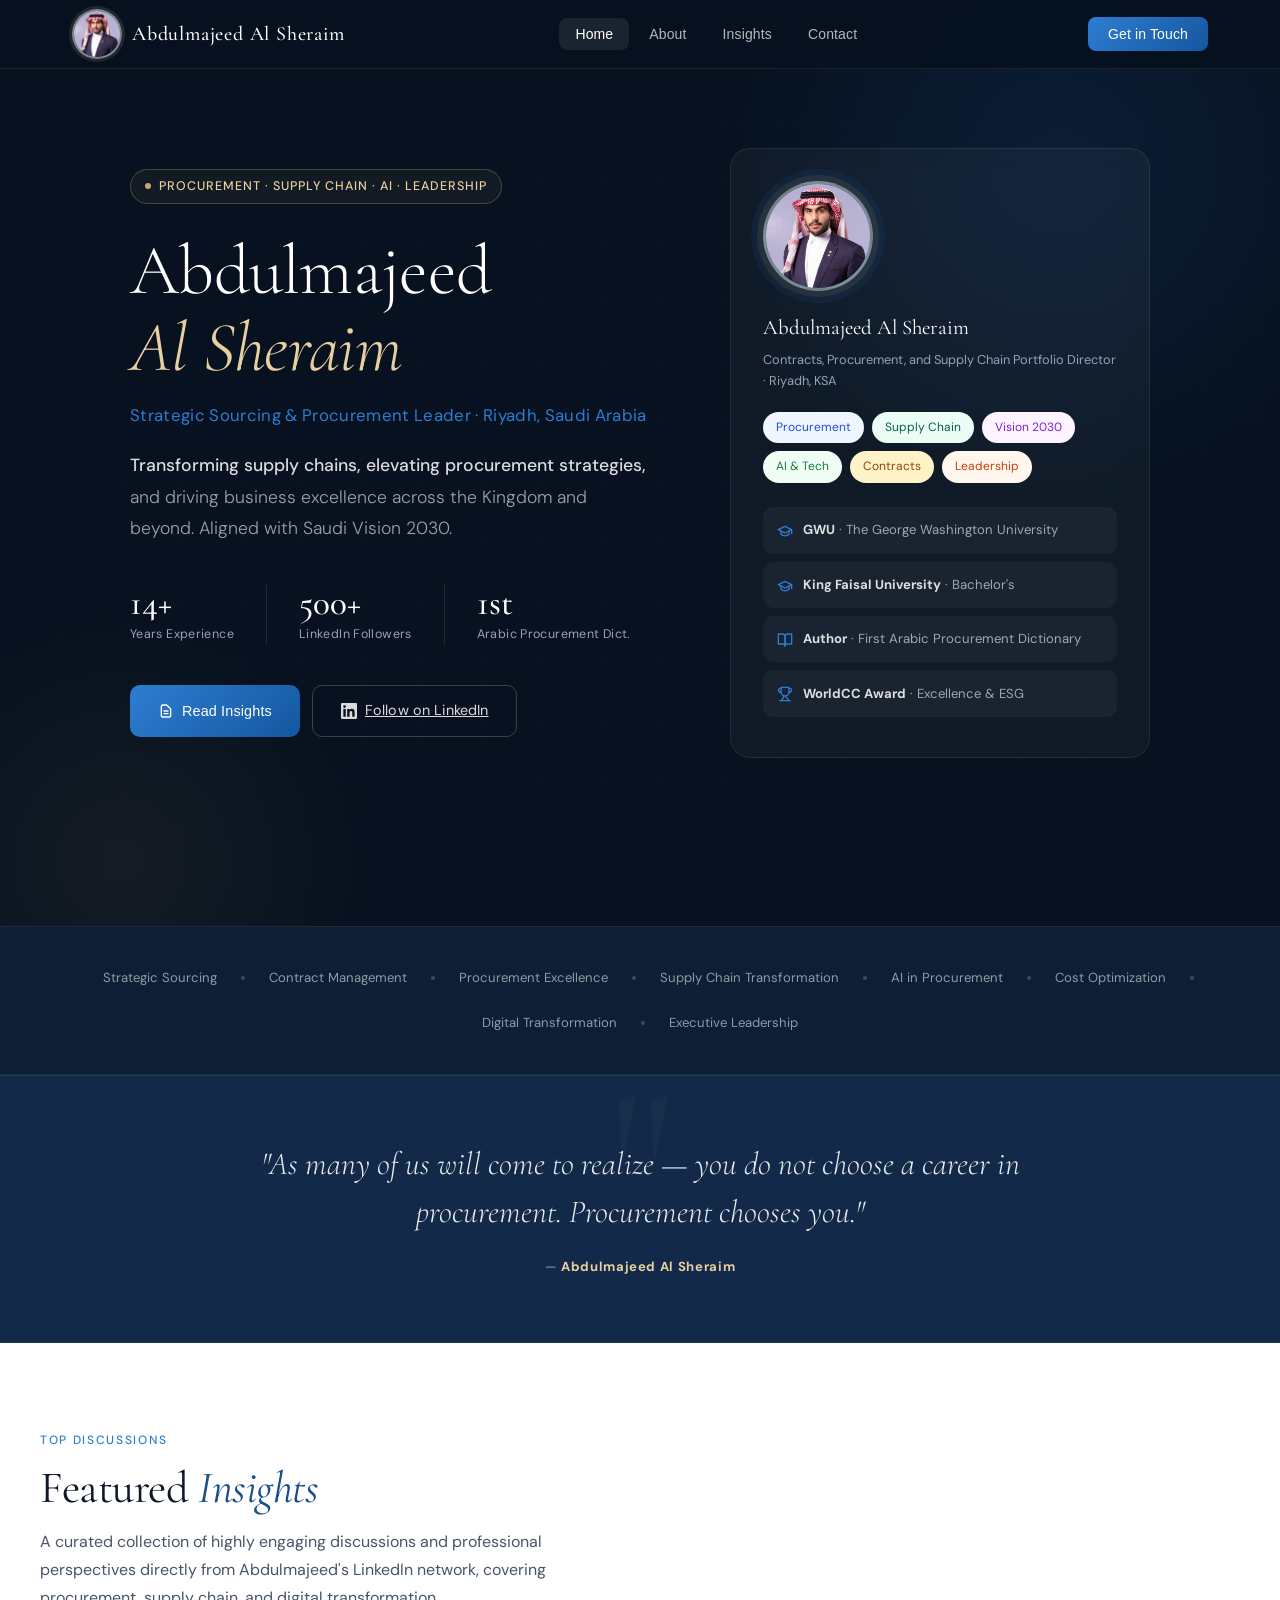
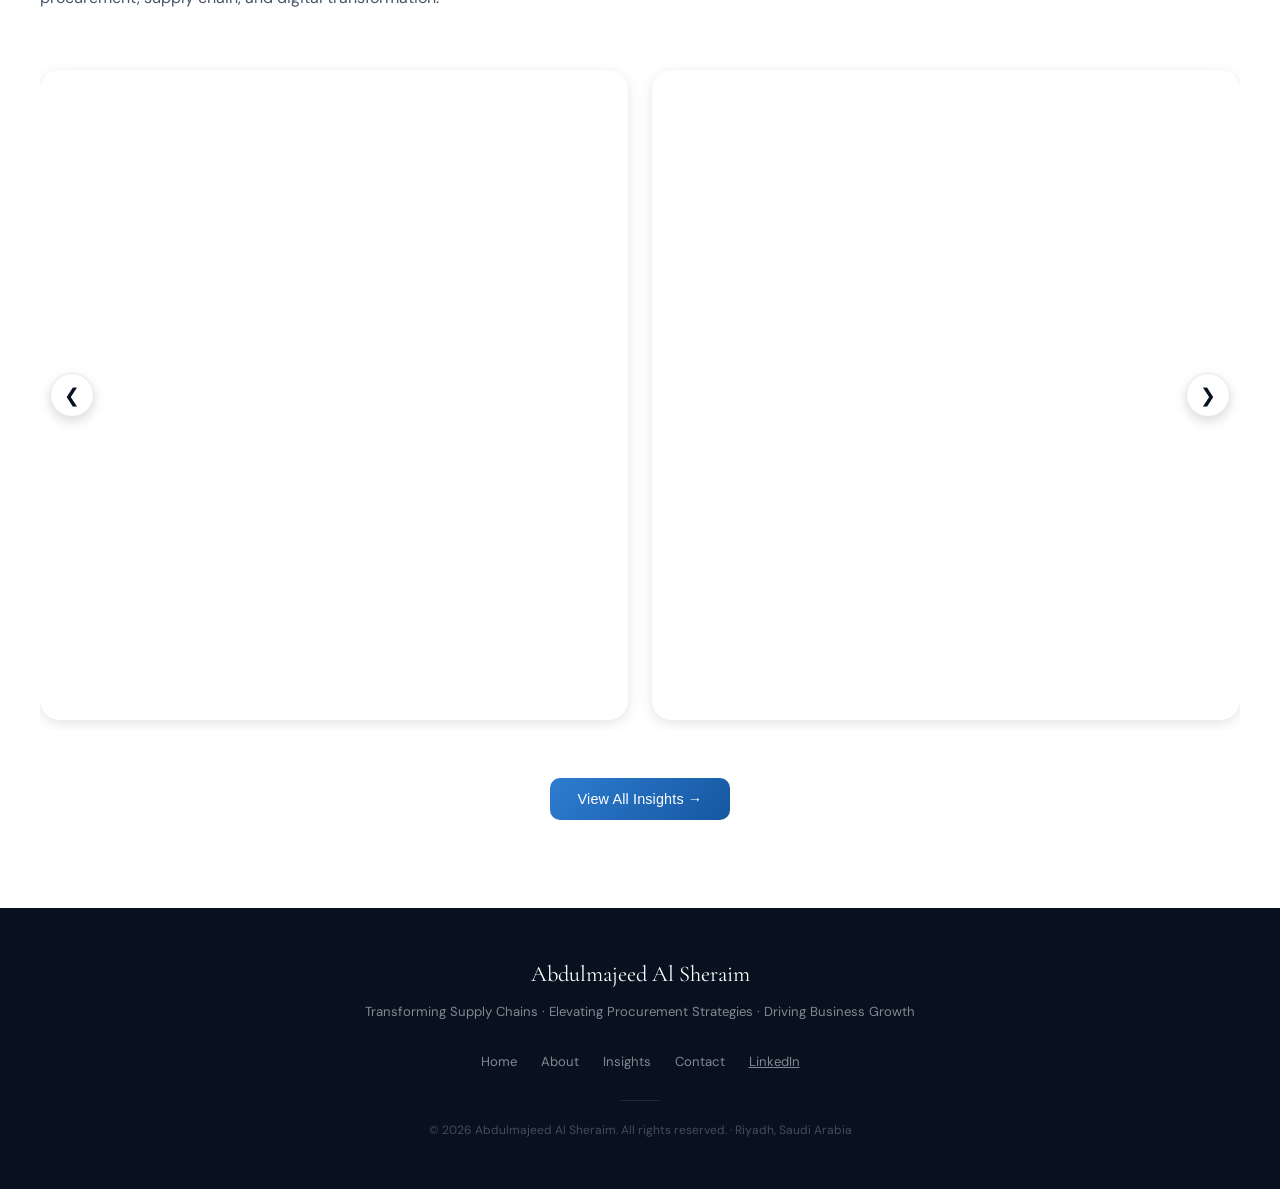
==== commit 9ceba2e7: "Update index.html with title, favicon, and lazy loading Updated title and added favicon link. Enhanc" ====
--- a/SSS-Website/index.html
+++ b/SSS-Website/index.html
@@ -3,9 +3,10 @@
 <head>
 <meta charset="UTF-8">
 <meta name="viewport" content="width=device-width, initial-scale=1.0">
-<title>Abdulmajeed Al Sheraim — Procurement & Supply Chain Leader</title>
+<title>sss-sphere</title>
 <meta name="description" content="Abdulmajeed Al Sheraim | Procurement Leader, Thought Leader in Strategic Sourcing, Supply Chain, and AI-driven Transformation. Based in Riyadh, Saudi Arabia.">
 <link rel="preconnect" href="https://fonts.googleapis.com">
+<link rel="icon" type="image/x-icon" href="./imgs/1742757129322.jpeg">
 <link href="https://fonts.googleapis.com/css2?family=Cormorant+Garamond:ital,wght@0,300;0,400;0,500;0,600;1,300;1,400&family=DM+Sans:ital,opsz,wght@0,9..40,300;0,9..40,400;0,9..40,500;0,9..40,600;1,9..40,300&display=swap" rel="stylesheet">
 <link rel="stylesheet" href="style.css">
 </head>
@@ -153,99 +154,37 @@
         <button class="carousel-btn prev" onclick="moveCarousel(-1)">&#10094;</button>
         
         <div class="carousel-track" id="featuredCarouselTrack">
-         
+
           <div class="carousel-slide">
             <div class="iframe-wrapper">
-              <iframe src="https://www.linkedin.com/embed/feed/update/urn:li:share:7374796966213476352" height="100%" width="100%" frameborder="0" allowfullscreen="" title="Embedded post"></iframe>
+              <iframe src="https://www.linkedin.com/embed/feed/update/urn:li:share:7374796966213476352" height="100%" width="100%" frameborder="0" allowfullscreen="" loading="lazy" title="Embedded post"></iframe>
             </div>
           </div>
 
           <div class="carousel-slide">
             <div class="iframe-wrapper">
-              <iframe src="https://www.linkedin.com/embed/feed/update/urn:li:share:7374788519812124673" height="100%" width="100%" frameborder="0" allowfullscreen="" title="Embedded post"></iframe>
+              <iframe src="https://www.linkedin.com/embed/feed/update/urn:li:share:7374788519812124673" height="100%" width="100%" frameborder="0" allowfullscreen="" loading="lazy" title="Embedded post"></iframe>
             </div>
           </div>
 
           <div class="carousel-slide">
             <div class="iframe-wrapper">
-              <iframe src="https://www.linkedin.com/embed/feed/update/urn:li:share:7374177867984683010" height="100%" width="100%" frameborder="0" allowfullscreen="" title="Embedded post"></iframe>
-            </div>
-          </div>
-          
+              <iframe src="https://www.linkedin.com/embed/feed/update/urn:li:share:7374177867984683010" height="100%" width="100%" frameborder="0" allowfullscreen="" loading="lazy" title="Embedded post"></iframe>
+            </div>
+          </div>
+
           <div class="carousel-slide">
             <div class="iframe-wrapper">
-              <iframe src="https://www.linkedin.com/embed/feed/update/urn:li:share:7377781747784155136" height="100%" width="100%" frameborder="0" allowfullscreen="" title="Embedded post"></iframe>
-            </div>
-          </div>
-            <div class="carousel-slide">
+              <iframe src="https://www.linkedin.com/embed/feed/update/urn:li:share:7377781747784155136" height="100%" width="100%" frameborder="0" allowfullscreen="" loading="lazy" title="Embedded post"></iframe>
+            </div>
+          </div>
+
+          <div class="carousel-slide">
             <div class="iframe-wrapper">
-              <iframe src="https://www.linkedin.com/embed/feed/update/urn:li:share:7352593313960550400" height="100%" width="100%" frameborder="0" allowfullscreen="" title="Embedded post"></iframe>
-            </div>
-          </div>
-
-            <div class="carousel-slide">
-            <div class="iframe-wrapper">
-              <iframe src="https://www.linkedin.com/embed/feed/update/urn:li:share:7341822738187149312" height="100%" width="100%" frameborder="0" allowfullscreen="" title="Embedded post"></iframe>
-            </div>
-          </div>
-
-            <div class="carousel-slide">
-            <div class="iframe-wrapper">
-              <iframe src="https://www.linkedin.com/embed/feed/update/urn:li:share:7340945598793052160" height="100%" width="100%" frameborder="0" allowfullscreen="" title="Embedded post"></iframe>
-            </div>
-          </div>
-<div class="carousel-slide">
-            <div class="iframe-wrapper">
-              <iframe src="https://www.linkedin.com/embed/feed/update/urn:li:share:7340580182535090177" height="100%" width="100%" frameborder="0" allowfullscreen="" title="Embedded post"></iframe>
-            </div>
-          </div>
-             <div class="carousel-slide">
-            <div class="iframe-wrapper">
-              <iframe src="https://www.linkedin.com/embed/feed/update/urn:li:share:7332037714768297984" height="100%" width="100%" frameborder="0" allowfullscreen="" title="Embedded post"></iframe>
-            </div>
-          </div>
-
-            <div class="carousel-slide">
-            <div class="iframe-wrapper">
-              <iframe src="https://www.linkedin.com/embed/feed/update/urn:li:share:7335204247178731521" height="100%" width="100%" frameborder="0" allowfullscreen="" title="Embedded post"></iframe>
-            </div>
-          </div>
-          
-            <div class="carousel-slide">
-            <div class="iframe-wrapper">
-              <iframe src="https://www.linkedin.com/embed/feed/update/urn:li:share:7329161967569469441" height="100%" width="100%" frameborder="0" allowfullscreen="" title="Embedded post"></iframe>
-            </div>
-          </div>
-
-           <div class="carousel-slide">
-            <div class="iframe-wrapper">
-              <iframe src="https://www.linkedin.com/embed/feed/update/urn:li:share:7329751997744676865" height="100%" width="100%" frameborder="0" allowfullscreen="" title="Embedded post"></iframe>
-            </div>
-          </div>
-
-            <div class="carousel-slide">
-            <div class="iframe-wrapper">
-              <iframe src="https://www.linkedin.com/embed/feed/update/urn:li:share:7325389660199796736" height="100%" width="100%" frameborder="0" allowfullscreen="" title="Embedded post"></iframe>
-            </div>
-          </div>
-
-            <div class="carousel-slide">
-            <div class="iframe-wrapper">
-              <iframe src="https://www.linkedin.com/embed/feed/update/urn:li:share:7319400996764315648" height="100%" width="100%" frameborder="0" allowfullscreen="" title="Embedded post"></iframe>
-            </div>
-          </div>
-          
-            <div class="carousel-slide">
-            <div class="iframe-wrapper">
-              <iframe src="https://www.linkedin.com/embed/feed/update/urn:li:share:7140445337822879744" height="100%" width="100%" frameborder="0" allowfullscreen="" title="Embedded post"></iframe>
-            </div>
-          </div>
-          
-            <div class="carousel-slide">
-            <div class="iframe-wrapper">
-              <iframe src="https://www.linkedin.com/embed/feed/update/urn:li:share:7102559970289725440" height="100%" width="100%" frameborder="0" allowfullscreen="" title="Embedded post"></iframe>
-            </div>
-          </div>
+              <iframe src="https://www.linkedin.com/embed/feed/update/urn:li:share:7352593313960550400" height="100%" width="100%" frameborder="0" allowfullscreen="" loading="lazy" title="Embedded post"></iframe>
+            </div>
+          </div>
+
         </div>
 
         <button class="carousel-btn next" onclick="moveCarousel(1)">&#10095;</button>
@@ -433,7 +372,14 @@
           <button class="filter-chip" data-cat="Contracts" onclick="setFilter(this,'Contracts')">Contracts</button>
         </div>
       </div>
-      <div class="insights-grid" id="insightsGrid"></div>
+    <div class="insights-grid" id="insightsGrid"></div>
+      
+      <div id="loadMoreContainer" class="load-more-container">
+  <button class="btn-primary load-more-btn" onclick="loadMoreInsights()">
+    Load More ↓
+  </button>
+</div>
+
       <div id="noResults" style="display:none;text-align:center;padding:60px 20px;color:var(--grey-mid);">
         <div style="font-size:2.5rem;margin-bottom:12px;color:var(--grey-mid);"><svg class="custom-svg-icon" viewBox="0 0 24 24"><circle cx="11" cy="11" r="8"/><path d="m21 21-4.3-4.3"/></svg></div>
         <div style="font-size:1rem;font-weight:500;color:var(--text-secondary);">No insights found</div>
@@ -595,4 +541,4 @@
 
 <script src="script.js"></script>
 </body>
-</html>+</html>
--- a/SSS-Website/style.css
+++ b/SSS-Website/style.css
@@ -887,22 +887,29 @@
 }
 
 @media (max-width: 768px) {
-  section            { padding: 64px 20px; }
-  .about-grid        { margin-top: 12px; }
-  #page-about section:nth-of-type(2) { padding-top: 24px; }
-  .nav-inner         { padding: 0 20px; }
-  .nav-links         { display: none; }
-  .hamburger         { display: block; }
-  .hero-inner        { padding: 64px 20px; }
-  .posts-grid        { grid-template-columns: 1fr; }
-  .insights-grid     { grid-template-columns: 1fr; }
-  .form-row          { grid-template-columns: 1fr; }
-  .values-grid       { grid-template-columns: 1fr; }
-  .hero-stats        { gap: 20px; }
-  .contact-form      { padding: 28px 20px; }
-  .hero-name         { font-size: 2.8rem; }
-  .carousel-slide    { min-width: 100%; }
-  .modal             { border-radius: 12px; }
-  .modal-body        { padding: 20px; }
-  .modal-header      { padding: 24px 20px 18px; }
-}+  section { padding: 48px 20px; }
+  .nav-inner { padding: 0 20px; }
+  .nav-links { display: none; }
+  .hamburger { display: block; }
+  .about-grid { display: flex; flex-direction: column; margin-top: 0; gap: 0; }
+  .about-sidebar { width: 100%; z-index: 1; }
+  .about-portrait { max-width: 280px; margin: 0 auto; display: block; position: relative; border-radius: 12px; }
+  .about-portrait-badge { padding: 10px 12px !important; bottom: 12px !important; left: 10px !important; right: 10px !important; }
+  .about-portrait-badge-title { font-size: 0.85rem !important; }
+  .about-portrait-badge-sub { font-size: 0.7rem !important; line-height: 1.2; }
+  .about-portrait-badge-line { width: 24px !important; margin-top: 6px !important; }
+  .about-content {
+    margin-top: -60px !important;
+    padding: 30px 20px !important;
+    background: rgba(255, 255, 255, 0.85) !important; 
+    backdrop-filter: blur(10px); 
+    z-index: 2;
+    width: 92%;
+    margin-left: auto;
+    margin-right: auto;
+    border: 1px solid rgba(255, 255, 255, 0.3);
+    box-shadow: var(--shadow-md);
+  }
+  .about-text { font-size: 1rem; line-height: 1.6; }
+  .carousel-slide { min-width: 100%; }
+}
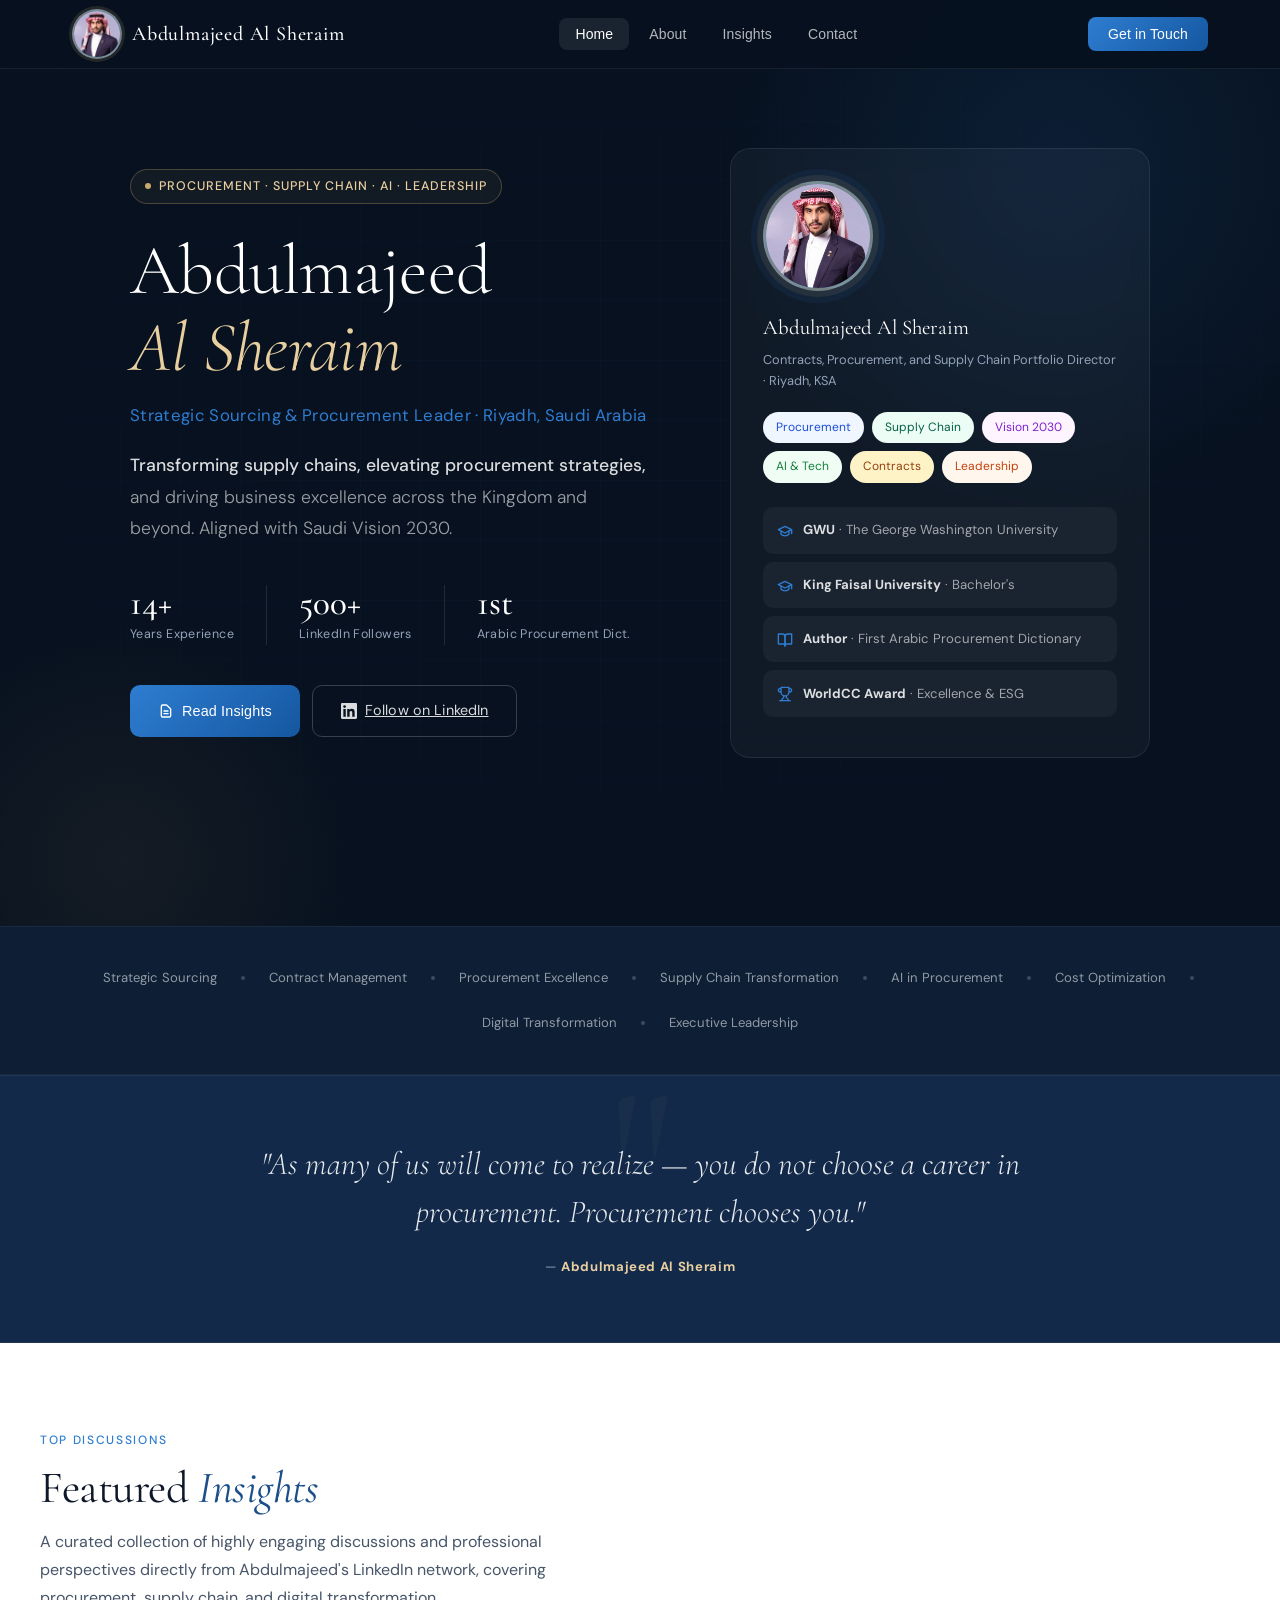
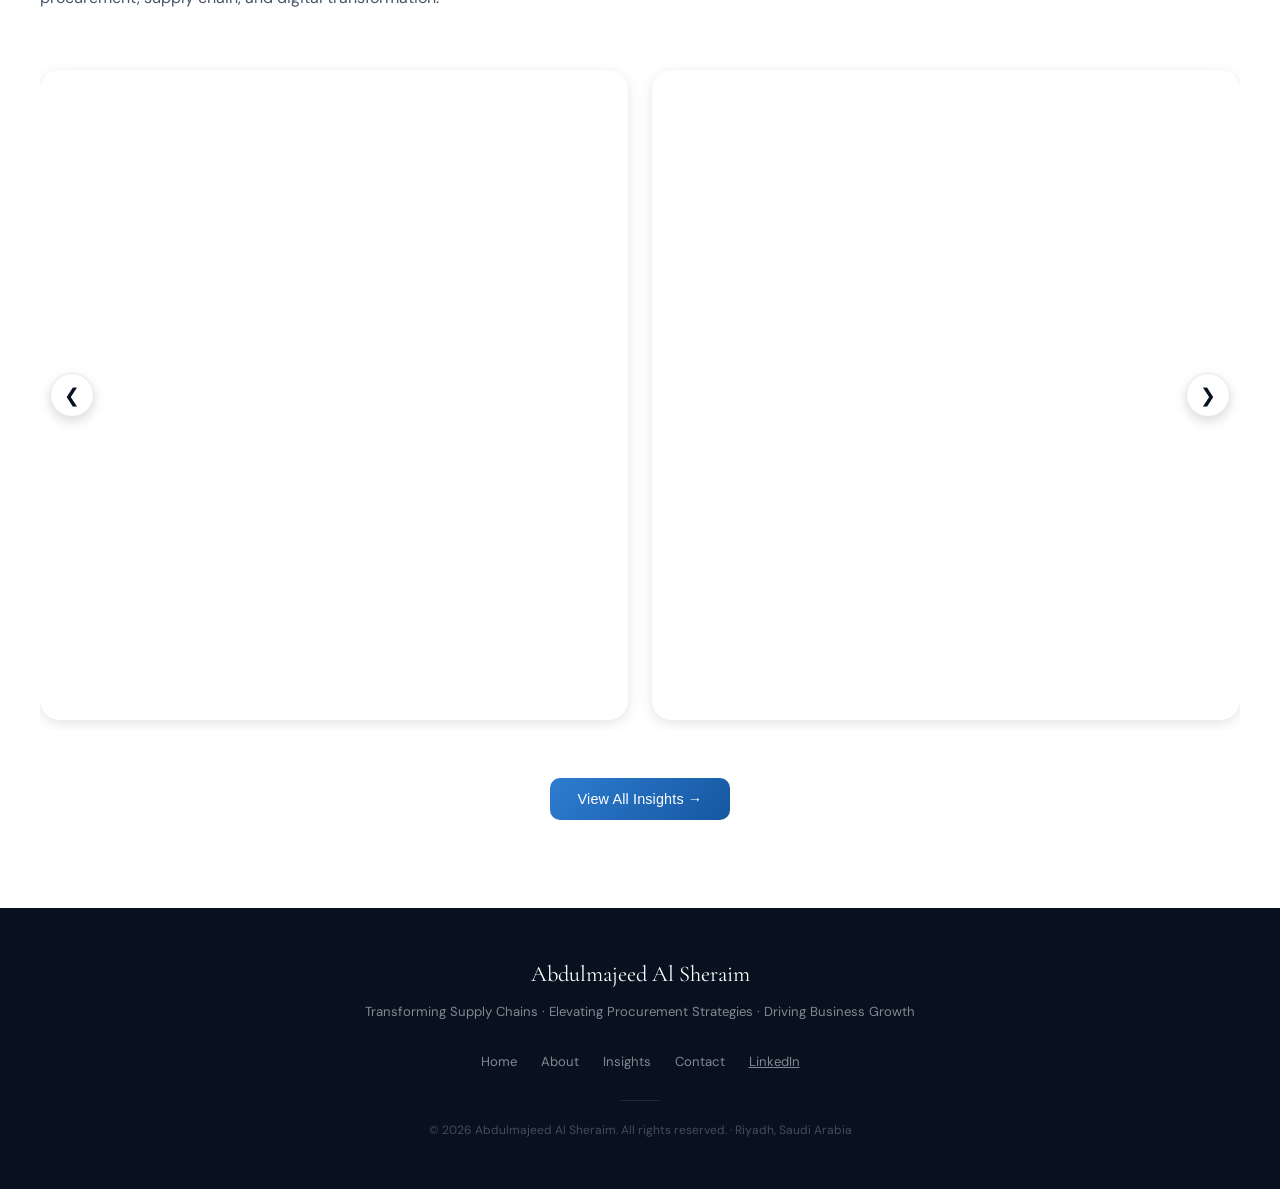
==== commit d1b68171: "Add LinkedIn posts to carousel in index.html Added multiple LinkedIn embedded posts to the carousel." ====
--- a/SSS-Website/index.html
+++ b/SSS-Website/index.html
@@ -184,6 +184,69 @@
               <iframe src="https://www.linkedin.com/embed/feed/update/urn:li:share:7352593313960550400" height="100%" width="100%" frameborder="0" allowfullscreen="" loading="lazy" title="Embedded post"></iframe>
             </div>
           </div>
+          <div class="carousel-slide">
+            <div class="iframe-wrapper">
+              <iframe src="https://www.linkedin.com/embed/feed/update/urn:li:share:7341822738187149312" height="100%" width="100%" frameborder="0" allowfullscreen="" title="Embedded post"></iframe>
+            </div>
+          </div>
+
+            <div class="carousel-slide">
+            <div class="iframe-wrapper">
+              <iframe src="https://www.linkedin.com/embed/feed/update/urn:li:share:7340945598793052160" height="100%" width="100%" frameborder="0" allowfullscreen="" title="Embedded post"></iframe>
+            </div>
+          </div>
+<div class="carousel-slide">
+            <div class="iframe-wrapper">
+              <iframe src="https://www.linkedin.com/embed/feed/update/urn:li:share:7340580182535090177" height="100%" width="100%" frameborder="0" allowfullscreen="" title="Embedded post"></iframe>
+            </div>
+          </div>
+             <div class="carousel-slide">
+            <div class="iframe-wrapper">
+              <iframe src="https://www.linkedin.com/embed/feed/update/urn:li:share:7332037714768297984" height="100%" width="100%" frameborder="0" allowfullscreen="" title="Embedded post"></iframe>
+            </div>
+          </div>
+
+            <div class="carousel-slide">
+            <div class="iframe-wrapper">
+              <iframe src="https://www.linkedin.com/embed/feed/update/urn:li:share:7335204247178731521" height="100%" width="100%" frameborder="0" allowfullscreen="" title="Embedded post"></iframe>
+            </div>
+          </div>
+          
+            <div class="carousel-slide">
+            <div class="iframe-wrapper">
+              <iframe src="https://www.linkedin.com/embed/feed/update/urn:li:share:7329161967569469441" height="100%" width="100%" frameborder="0" allowfullscreen="" title="Embedded post"></iframe>
+            </div>
+          </div>
+
+           <div class="carousel-slide">
+            <div class="iframe-wrapper">
+              <iframe src="https://www.linkedin.com/embed/feed/update/urn:li:share:7329751997744676865" height="100%" width="100%" frameborder="0" allowfullscreen="" title="Embedded post"></iframe>
+            </div>
+          </div>
+
+            <div class="carousel-slide">
+            <div class="iframe-wrapper">
+              <iframe src="https://www.linkedin.com/embed/feed/update/urn:li:share:7325389660199796736" height="100%" width="100%" frameborder="0" allowfullscreen="" title="Embedded post"></iframe>
+            </div>
+          </div>
+
+            <div class="carousel-slide">
+            <div class="iframe-wrapper">
+              <iframe src="https://www.linkedin.com/embed/feed/update/urn:li:share:7319400996764315648" height="100%" width="100%" frameborder="0" allowfullscreen="" title="Embedded post"></iframe>
+            </div>
+          </div>
+          
+            <div class="carousel-slide">
+            <div class="iframe-wrapper">
+              <iframe src="https://www.linkedin.com/embed/feed/update/urn:li:share:7140445337822879744" height="100%" width="100%" frameborder="0" allowfullscreen="" title="Embedded post"></iframe>
+            </div>
+          </div>
+          
+            <div class="carousel-slide">
+            <div class="iframe-wrapper">
+              <iframe src="https://www.linkedin.com/embed/feed/update/urn:li:share:7102559970289725440" height="100%" width="100%" frameborder="0" allowfullscreen="" title="Embedded post"></iframe>
+            </div>
+          </div>
 
         </div>
 
--- a/SSS-Website/style.css
+++ b/SSS-Website/style.css
@@ -527,10 +527,36 @@
 .insight-date { font-size: 0.75rem; color: var(--grey-mid); }
 .insight-stats { display: flex; gap: 14px; }
 .insight-stat { display: flex; align-items: center; gap: 5px; font-size: 0.78rem; color: var(--grey-mid); }
-
+/* ═══════════════════════════════════════════════════════
+   LOAD MORE BUTTON
+═══════════════════════════════════════════════════════ */
+.load-more-container {
+  display: flex ; /* Han-esta3mel important 3ashan ne-force el flexbox */
+  justify-content: center;
+  align-items: center;
+  width: 100%;
+  margin-top: 40px;
+  margin-bottom: 20px;
+}
+
+/* 3ashan nekhfeeh fel bedaya w nezhero bel JS bs */
+.load-more-container.hidden {
+  display: none !important;
+}
+
+.load-more-btn {
+  margin: 0 auto;
+  box-shadow: 0 8px 24px rgba(46, 125, 209, 0.35); /* El shadow el azra2 el dayem */
+  transition: all 0.28s cubic-bezier(0.4, 0, 0.2, 1);
+}
+
+.load-more-btn:hover {
+  transform: translateY(-2px);
+  box-shadow: 0 12px 32px rgba(46, 125, 209, 0.45); /* Shadow akbar shwaya lma t3dy 3aleha bel mouse */
+}
 /* ═══════════════════════════════════════════════════════
    MODAL
-═══════════════════════════════════════════════════════ */
+═════════════════════════════════════════════════════ */
 .modal-overlay {
   display: none; position: fixed; inset: 0; z-index: 2000;
   background: rgba(7,17,31,0.7);
@@ -762,17 +788,8 @@
 ═══════════════════════════════════════════════════════ */
 .carousel-container { position: relative; width: 100%; margin-top: 48px; overflow: hidden; padding: 10px 0; }
 .carousel-track { display: flex; gap: 24px; transition: transform 0.5s cubic-bezier(0.4, 0, 0.2, 1); }
-.carousel-slide { 
-  min-width: calc(50% - 12px);
-  flex-shrink: 0; 
-}
-.iframe-wrapper { 
-  border-radius: var(--radius-lg); 
-  overflow: hidden; 
-  background: white; 
-  box-shadow: var(--shadow-md); 
-  height: 650px;
-}
+.carousel-slide { min-width: calc(50% - 12px);flex-shrink: 0; }
+.iframe-wrapper { border-radius: var(--radius-lg); overflow: hidden; background: white; box-shadow: var(--shadow-md); height: 650px;}
 .carousel-btn {
   position: absolute; top: 50%; transform: translateY(-50%); z-index: 10;
   background: white; border: 1px solid var(--grey-light); border-radius: 50%;
@@ -844,27 +861,12 @@
 .post-title, 
 .post-excerpt, 
 .insight-title, 
-.insight-content {
-  unicode-bidi: plaintext;
-  text-align: start;
-}
+.insight-content {unicode-bidi: plaintext;text-align: start;}
 
 /* ═══════════════════════════════════════════════════════
    CUSTOM SVG ICONS
-═══════════════════════════════════════════════════════ */
-.custom-svg-icon {
-  width: 1em;
-  height: 1em;
-  fill: none;
-  stroke: currentColor;
-  stroke-width: 2;
-  stroke-linecap: round;
-  stroke-linejoin: round;
-  display: inline-block;
-  vertical-align: middle;
-  flex-shrink: 0;
-  transition: var(--transition);
-}
+═════════════════════════════════════════════════════ */
+.custom-svg-icon {width: 1em;height: 1em;fill: none;stroke: currentColor;stroke-width: 2;stroke-linecap: round;stroke-linejoin: round;display: inline-block;vertical-align: middle;flex-shrink: 0;transition: var(--transition);}
 
 .value-icon { margin-bottom: 12px; color: var(--accent-bright); }
 .about-info-icon { margin-top: 3px; color: var(--accent-bright); }
@@ -880,36 +882,48 @@
   .posts-grid     { grid-template-columns: repeat(2, 1fr); }
   .about-grid     { grid-template-columns: 1fr; margin-top: 20px; }
   .about-sidebar  { position: static; }
-  .about-portrait { max-width: 260px; aspect-ratio: 1/1; margin: 0 auto 24px auto; }
+  .about-portrait {max-width: 320px;aspect-ratio: 4/5;margin: 0 auto 24px auto;}
+  .about-portrait-initials img { object-position: center top; }
   #page-about section:nth-of-type(2) { padding-top: 36px; }
   .contact-grid   { grid-template-columns: 1fr; }
   .carousel-slide { min-width: calc(50% - 12px); }
 }
 
+/* ═══════════════════════════════════════════════════════
+   MOBILE VIEW (MAX-WIDTH: 768px)
+═══════════════════════════════════════════════════════ */
 @media (max-width: 768px) {
   section { padding: 48px 20px; }
   .nav-inner { padding: 0 20px; }
   .nav-links { display: none; }
   .hamburger { display: block; }
+
+  /* ── Fix 2: Centre the entire Home / Hero section on mobile ── */
+  .hero-inner {display: flex;flex-direction: column;align-items: center;text-align: center;gap: 40px;padding: 60px 20px;}
+  .hero-content { display: flex; flex-direction: column; align-items: center;}
+  .hero-badge { align-self: center; }
+  .hero-name  { text-align: center; }
+  .hero-title { text-align: center; }
+  .hero-tagline { text-align: center; max-width: 100%; }
+  .hero-stats {justify-content: center;gap: 20px;}
+  .hero-actions {justify-content: center;}
+  .hero-card {width: 100%; max-width: 400px; margin: 0 auto; display: flex; flex-direction: column; align-items: center; text-align: center;}
+  .hero-card-tags { justify-content: center; }
+  .hero-card-stat { text-align: left; width: 100%; }
+
+  /* ── Fix 4: About section – remove overlap, add proper spacing ── */
   .about-grid { display: flex; flex-direction: column; margin-top: 0; gap: 0; }
   .about-sidebar { width: 100%; z-index: 1; }
-  .about-portrait { max-width: 280px; margin: 0 auto; display: block; position: relative; border-radius: 12px; }
+  .about-portrait {max-width: 280px;aspect-ratio: 4/5;margin: 0 auto 24px auto;display: block;position: relative;border-radius: 12px;}
+  .about-portrait-initials img { object-position: center top; }
   .about-portrait-badge { padding: 10px 12px !important; bottom: 12px !important; left: 10px !important; right: 10px !important; }
   .about-portrait-badge-title { font-size: 0.85rem !important; }
   .about-portrait-badge-sub { font-size: 0.7rem !important; line-height: 1.2; }
   .about-portrait-badge-line { width: 24px !important; margin-top: 6px !important; }
-  .about-content {
-    margin-top: -60px !important;
-    padding: 30px 20px !important;
-    background: rgba(255, 255, 255, 0.85) !important; 
-    backdrop-filter: blur(10px); 
-    z-index: 2;
-    width: 92%;
-    margin-left: auto;
-    margin-right: auto;
-    border: 1px solid rgba(255, 255, 255, 0.3);
-    box-shadow: var(--shadow-md);
-  }
+  /* Remove negative margin that caused the card to overlap the portrait */
+  .about-info-card { margin-bottom: 24px; }
+  .about-content {margin-top: 0 !important;padding: 0 !important;background: transparent !important;backdrop-filter: none;z-index: auto;width: 100%;margin-left: 0;margin-right: 0;border: none;box-shadow: none;}
+  .about-bio { margin-bottom: 24px; }
   .about-text { font-size: 1rem; line-height: 1.6; }
   .carousel-slide { min-width: 100%; }
 }
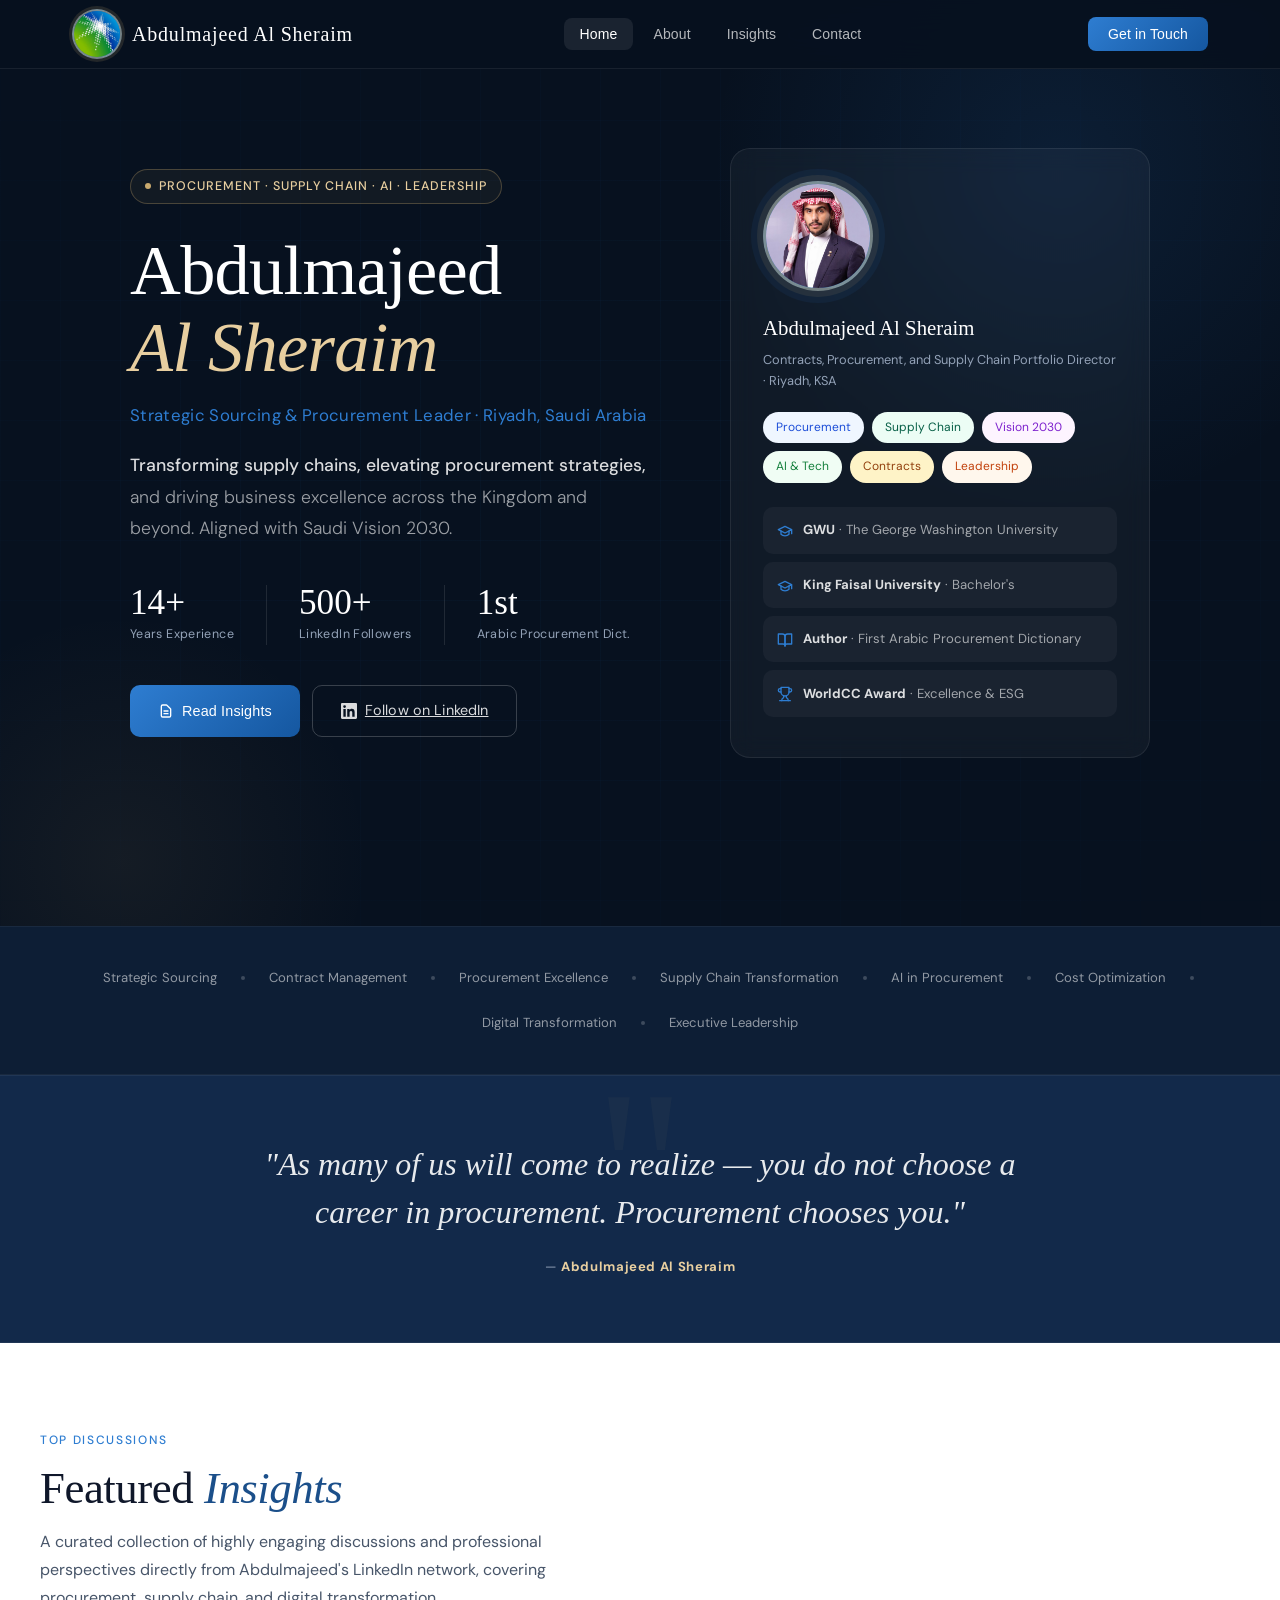
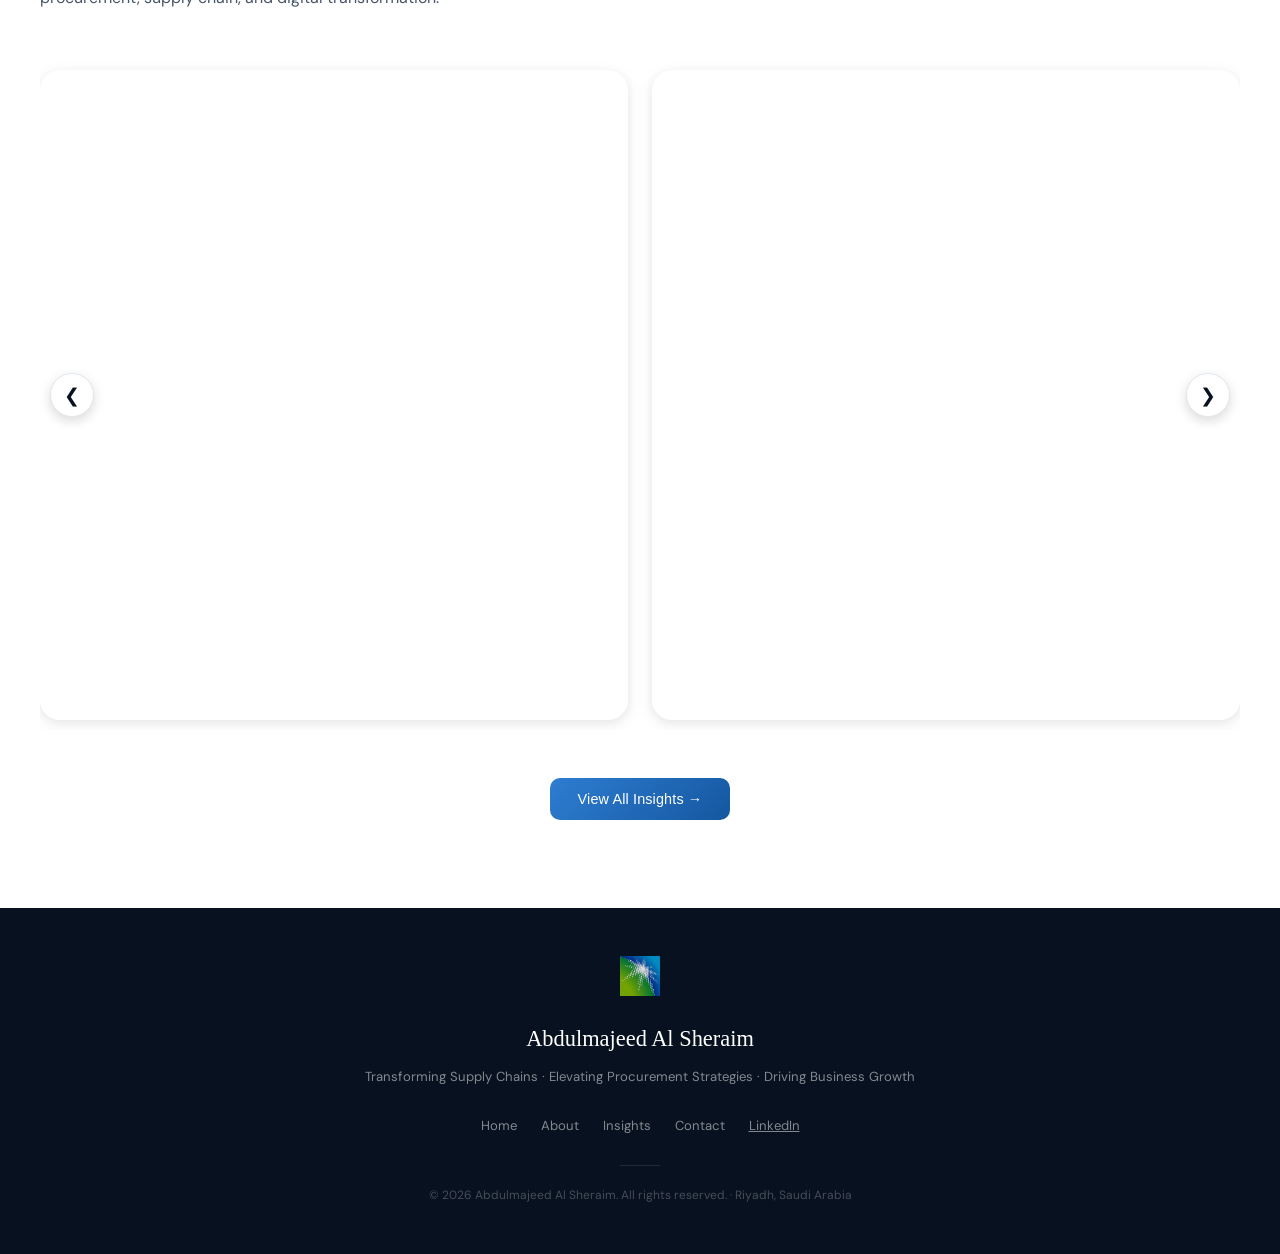
==== commit bcae43eb: "Update print statement from 'Hello' to 'Goodbye'" ====
--- a/SSS-Website/index.html
+++ b/SSS-Website/index.html
@@ -3,20 +3,35 @@
 <head>
 <meta charset="UTF-8">
 <meta name="viewport" content="width=device-width, initial-scale=1.0">
-<title>sss-sphere</title>
+<title>ss-sphere</title>
 <meta name="description" content="Abdulmajeed Al Sheraim | Procurement Leader, Thought Leader in Strategic Sourcing, Supply Chain, and AI-driven Transformation. Based in Riyadh, Saudi Arabia.">
+
+<!-- ═══════════════════════════════════════════════════════
+     GOOGLE FONTS
+     • 'Cormorant Garamond' REMOVED — replaced by 'Trebuchet MS' (web-safe
+       substitute for Aramco's proprietary Manifa Pro2 headline font).
+     • 'DM Sans' retained for body/UI copy (maps to Aramco's Segoe UI role).
+     ═══════════════════════════════════════════════════════ -->
 <link rel="preconnect" href="https://fonts.googleapis.com">
-<link rel="icon" type="image/x-icon" href="./imgs/1742757129322.jpeg">
-<link href="https://fonts.googleapis.com/css2?family=Cormorant+Garamond:ital,wght@0,300;0,400;0,500;0,600;1,300;1,400&family=DM+Sans:ital,opsz,wght@0,9..40,300;0,9..40,400;0,9..40,500;0,9..40,600;1,9..40,300&display=swap" rel="stylesheet">
+<link rel="icon" type="image/x-icon" href="./imgs/FAVICON.png">
+
+<link href="https://fonts.googleapis.com/css2?family=DM+Sans:ital,opsz,wght@0,9..40,300;0,9..40,400;0,9..40,500;0,9..40,600;1,9..40,300&display=swap" rel="stylesheet">
 <link rel="stylesheet" href="style.css">
 </head>
 <body>
 
+<!-- ═══════════════════════════════════════════════════════
+     NAVIGATION
+     Nav background changed: dark navy → white/light corporate bar
+     Logo avatar: gold border → Aramco Blue border
+     CTA button:  dark gradient → solid Aramco Blue (#00A3E0)
+     Logo font:   Cormorant Garamond → Trebuchet MS (bold)
+═══════════════════════════════════════════════════════ -->
 <nav id="navbar">
   <div class="nav-inner">
     <a class="nav-logo" onclick="showPage('home')">
       <div class="nav-logo-mark">
-        <img src="./imgs/1742757129322.jpeg" alt="Abdulmajeed Al Sheraim">
+        <img src="./imgs/FAVICON3.png" alt="Abdulmajeed Al Sheraim – Logo">
       </div>
       Abdulmajeed Al Sheraim
     </a>
@@ -32,6 +47,8 @@
     </button>
   </div>
 </nav>
+
+<!-- Mobile menu — Aramco Deep Blue background (#0033A0) -->
 <div class="mobile-menu" id="mobileMenu">
   <button class="mobile-link" onclick="showPage('home');toggleMobile()">Home</button>
   <button class="mobile-link" onclick="showPage('about');toggleMobile()">About</button>
@@ -39,9 +56,23 @@
   <button class="mobile-link" onclick="showPage('contact');toggleMobile()">Contact</button>
 </div>
 
+<!-- ═══════════════════════════════════════════════════════
+     HOME PAGE
+═══════════════════════════════════════════════════════ -->
 <div id="page-home" class="page active">
-<section class="hero">
+
+  <!-- ── HERO SECTION ──────────────────────────────────────
+       Background: Aramco Deep Blue (#0033A0) — replaces #07111F
+       .hero-glow & .hero-glow-2: display:none (removed per guidelines)
+       Badge:       Aramco Blue border/text instead of gold
+       Name font:   Trebuchet MS (bold) instead of Cormorant Garamond
+       Italic:      Aramco Blue (#00A3E0) instead of --gold-light
+       Stat nums:   Trebuchet MS bold instead of Cormorant Garamond
+       Avatar:      Aramco Blue border, no gold ring/glow
+  ──────────────────────────────────────────────────────── -->
+  <section class="hero">
     <div class="hero-grid"></div>
+    <!-- Glow elements left in HTML but hidden via CSS (display:none) -->
     <div class="hero-glow"></div>
     <div class="hero-glow-2"></div>
     <div class="hero-inner">
@@ -74,24 +105,29 @@
           </div>
         </div>
         <div class="hero-actions">
+          <!-- btn-primary: solid Aramco Blue (#00A3E0) — replaces dark gradient -->
           <button class="btn-primary" onclick="showPage('insights')">
             <svg width="16" height="16" fill="none" viewBox="0 0 24 24" stroke="currentColor"><path stroke-linecap="round" stroke-linejoin="round" stroke-width="2" d="M9 12h6m-6 4h6m2 5H7a2 2 0 01-2-2V5a2 2 0 012-2h5.586a1 1 0 01.707.293l5.414 5.414a1 1 0 01.293.707V19a2 2 0 01-2 2z"/></svg>
             Read Insights
           </button>
+          <!-- btn-outline: transparent with white border — unchanged for dark bg -->
           <a class="btn-outline" href="https://www.linkedin.com/in/abdulmajeed-alsheraim/" target="_blank">
             <svg width="16" height="16" viewBox="0 0 24 24" fill="currentColor"><path d="M20.447 20.452h-3.554v-5.569c0-1.328-.027-3.037-1.852-3.037-1.853 0-2.136 1.445-2.136 2.939v5.667H9.351V9h3.414v1.561h.046c.477-.9 1.637-1.85 3.37-1.85 3.601 0 4.267 2.37 4.267 5.455v6.286zM5.337 7.433a2.062 2.062 0 01-2.063-2.065 2.064 2.064 0 112.063 2.065zm1.782 13.019H3.555V9h3.564v11.452zM22.225 0H1.771C.792 0 0 .774 0 1.729v20.542C0 23.227.792 24 1.771 24h20.451C23.2 24 24 23.227 24 22.271V1.729C24 .774 23.2 0 22.222 0h.003z"/></svg>
             Follow on LinkedIn
           </a>
         </div>
       </div>
+
+      <!-- Profile Card -->
       <div>
         <div class="hero-card">
           <div class="hero-avatar">
             <img src="./imgs/1742757129322.jpeg" alt="Abdulmajeed Al Sheraim">
           </div>
+          <!-- Card name font: Trebuchet MS bold — Cormorant Garamond removed -->
           <div class="hero-card-name">Abdulmajeed Al Sheraim</div>
           <div class="hero-card-title">Contracts, Procurement, and Supply Chain Portfolio Director · Riyadh, KSA</div>
-         <div class="hero-card-tags">
+          <div class="hero-card-tags">
             <span class="tag hero-tag cat-procurement" onclick="filterByTag('Procurement')">Procurement</span>
             <span class="tag hero-tag cat-supplychain" onclick="filterByTag('Supply Chain')">Supply Chain</span>
             <span class="tag hero-tag cat-vision2030" onclick="filterByTag('Vision 2030')">Vision 2030</span>
@@ -120,6 +156,7 @@
     </div>
   </section>
 
+  <!-- ── EXPERTISE STRIP — Aramco Deep Blue (#002580) ── -->
   <div class="expertise-strip">
     <div class="expertise-inner">
       <div class="expertise-item"><span>Strategic Sourcing</span></div>
@@ -140,45 +177,47 @@
     </div>
   </div>
 
+  <!-- ── QUOTE BLOCK — Light/off-white corporate background
+       Text: Aramco Deep Blue (#0033A0) — was white on navy
+       Quote attr strong: Aramco Blue (#00A3E0) — was --gold-light
+       Font: Trebuchet MS — was Cormorant Garamond
+  ── -->
   <div class="quote-block">
     <div class="quote-text">"As many of us will come to realize — you do not choose a career in procurement. Procurement chooses you."</div>
     <div class="quote-attr">— <strong>Abdulmajeed Al Sheraim</strong></div>
   </div>
 
+  <!-- ── FEATURED INSIGHTS SECTION — White background ── -->
   <section>
     <div class="section-inner">
       <p class="section-eyebrow">Top Discussions</p>
+      <!-- Section title: Trebuchet MS — Cormorant Garamond removed -->
       <h2 class="section-title">Featured <em>Insights</em></h2>
       <p class="section-sub">A curated collection of highly engaging discussions and professional perspectives directly from Abdulmajeed's LinkedIn network, covering procurement, supply chain, and digital transformation.</p>
-     <div class="carousel-container">
+      <div class="carousel-container">
         <button class="carousel-btn prev" onclick="moveCarousel(-1)">&#10094;</button>
-        
+
         <div class="carousel-track" id="featuredCarouselTrack">
-
           <div class="carousel-slide">
             <div class="iframe-wrapper">
               <iframe src="https://www.linkedin.com/embed/feed/update/urn:li:share:7374796966213476352" height="100%" width="100%" frameborder="0" allowfullscreen="" loading="lazy" title="Embedded post"></iframe>
             </div>
           </div>
-
           <div class="carousel-slide">
             <div class="iframe-wrapper">
               <iframe src="https://www.linkedin.com/embed/feed/update/urn:li:share:7374788519812124673" height="100%" width="100%" frameborder="0" allowfullscreen="" loading="lazy" title="Embedded post"></iframe>
             </div>
           </div>
-
           <div class="carousel-slide">
             <div class="iframe-wrapper">
               <iframe src="https://www.linkedin.com/embed/feed/update/urn:li:share:7374177867984683010" height="100%" width="100%" frameborder="0" allowfullscreen="" loading="lazy" title="Embedded post"></iframe>
             </div>
           </div>
-
           <div class="carousel-slide">
             <div class="iframe-wrapper">
               <iframe src="https://www.linkedin.com/embed/feed/update/urn:li:share:7377781747784155136" height="100%" width="100%" frameborder="0" allowfullscreen="" loading="lazy" title="Embedded post"></iframe>
             </div>
           </div>
-
           <div class="carousel-slide">
             <div class="iframe-wrapper">
               <iframe src="https://www.linkedin.com/embed/feed/update/urn:li:share:7352593313960550400" height="100%" width="100%" frameborder="0" allowfullscreen="" loading="lazy" title="Embedded post"></iframe>
@@ -189,65 +228,56 @@
               <iframe src="https://www.linkedin.com/embed/feed/update/urn:li:share:7341822738187149312" height="100%" width="100%" frameborder="0" allowfullscreen="" title="Embedded post"></iframe>
             </div>
           </div>
-
-            <div class="carousel-slide">
+          <div class="carousel-slide">
             <div class="iframe-wrapper">
               <iframe src="https://www.linkedin.com/embed/feed/update/urn:li:share:7340945598793052160" height="100%" width="100%" frameborder="0" allowfullscreen="" title="Embedded post"></iframe>
             </div>
           </div>
-<div class="carousel-slide">
+          <div class="carousel-slide">
             <div class="iframe-wrapper">
               <iframe src="https://www.linkedin.com/embed/feed/update/urn:li:share:7340580182535090177" height="100%" width="100%" frameborder="0" allowfullscreen="" title="Embedded post"></iframe>
             </div>
           </div>
-             <div class="carousel-slide">
+          <div class="carousel-slide">
             <div class="iframe-wrapper">
               <iframe src="https://www.linkedin.com/embed/feed/update/urn:li:share:7332037714768297984" height="100%" width="100%" frameborder="0" allowfullscreen="" title="Embedded post"></iframe>
             </div>
           </div>
-
-            <div class="carousel-slide">
+          <div class="carousel-slide">
             <div class="iframe-wrapper">
               <iframe src="https://www.linkedin.com/embed/feed/update/urn:li:share:7335204247178731521" height="100%" width="100%" frameborder="0" allowfullscreen="" title="Embedded post"></iframe>
             </div>
           </div>
-          
-            <div class="carousel-slide">
+          <div class="carousel-slide">
             <div class="iframe-wrapper">
               <iframe src="https://www.linkedin.com/embed/feed/update/urn:li:share:7329161967569469441" height="100%" width="100%" frameborder="0" allowfullscreen="" title="Embedded post"></iframe>
             </div>
           </div>
-
-           <div class="carousel-slide">
+          <div class="carousel-slide">
             <div class="iframe-wrapper">
               <iframe src="https://www.linkedin.com/embed/feed/update/urn:li:share:7329751997744676865" height="100%" width="100%" frameborder="0" allowfullscreen="" title="Embedded post"></iframe>
             </div>
           </div>
-
-            <div class="carousel-slide">
+          <div class="carousel-slide">
             <div class="iframe-wrapper">
               <iframe src="https://www.linkedin.com/embed/feed/update/urn:li:share:7325389660199796736" height="100%" width="100%" frameborder="0" allowfullscreen="" title="Embedded post"></iframe>
             </div>
           </div>
-
-            <div class="carousel-slide">
+          <div class="carousel-slide">
             <div class="iframe-wrapper">
               <iframe src="https://www.linkedin.com/embed/feed/update/urn:li:share:7319400996764315648" height="100%" width="100%" frameborder="0" allowfullscreen="" title="Embedded post"></iframe>
             </div>
           </div>
-          
-            <div class="carousel-slide">
+          <div class="carousel-slide">
             <div class="iframe-wrapper">
               <iframe src="https://www.linkedin.com/embed/feed/update/urn:li:share:7140445337822879744" height="100%" width="100%" frameborder="0" allowfullscreen="" title="Embedded post"></iframe>
             </div>
           </div>
-          
-            <div class="carousel-slide">
+          <div class="carousel-slide">
             <div class="iframe-wrapper">
               <iframe src="https://www.linkedin.com/embed/feed/update/urn:li:share:7102559970289725440" height="100%" width="100%" frameborder="0" allowfullscreen="" title="Embedded post"></iframe>
             </div>
           </div>
-
         </div>
 
         <button class="carousel-btn next" onclick="moveCarousel(1)">&#10095;</button>
@@ -261,18 +291,31 @@
     </div>
   </section>
 
-</div>
-
+</div><!-- /page-home -->
+
+<!-- ═══════════════════════════════════════════════════════
+     ABOUT PAGE
+     Hero banner:  --navy (#0033A0 Aramco Deep Blue) — was #07111F
+     Eyebrow text: --aramco-blue — was --gold-light
+     Italic/em:    --aramco-blue — was --gold-light
+     Sub text:     rgba(255,255,255,0.6) — unchanged
+     Portrait badge line: Aramco Blue — was gold
+     Font:         Trebuchet MS for headings — Cormorant Garamond removed
+═══════════════════════════════════════════════════════ -->
 <div id="page-about" class="page">
+  <!-- Top spacer — Aramco Deep Blue (#0033A0) -->
   <div style="height:68px;background:var(--navy);"></div>
 
+  <!-- About page hero banner — Aramco Deep Blue background -->
   <section style="background:var(--navy);padding:64px 32px 88px;">
     <div class="section-inner">
-      <p class="section-eyebrow" style="color:var(--gold-light);">About</p>
-      <h1 class="section-title" style="color:white;font-size:clamp(2.4rem,4vw,3.6rem);">
-        The <em style="color:var(--gold-light);">Story</em> Behind the Expertise
+      <!-- Eyebrow: Aramco Blue (#00A3E0) — was --gold-light -->
+      <p class="section-eyebrow" style="color:var(--aramco-blue);">About</p>
+      <!-- Title: Trebuchet MS — Cormorant Garamond removed -->
+      <h1 class="section-title" style="color:white;font-size:clamp(2.4rem,4vw,3.6rem);font-family:'Trebuchet MS',Trebuchet,sans-serif;">
+        The <em style="color:var(--aramco-blue);font-style:italic;">Story</em> Behind the Expertise
       </h1>
-      <p class="section-sub" style="color:rgba(255,255,255,0.55);max-width:640px;">
+      <p class="section-sub" style="color:rgba(255,255,255,0.6);max-width:640px;">
         A career defined by curiosity, resilience, and a relentless pursuit of excellence — reshaping procurement across the Kingdom and aligning with Saudi Vision 2030.
       </p>
     </div>
@@ -289,6 +332,7 @@
             <div class="about-portrait-badge">
               <div class="about-portrait-badge-title">Abdulmajeed Al Sheraim</div>
               <div class="about-portrait-badge-sub">Strategic Sourcing Leader · Riyadh, KSA</div>
+              <!-- Accent line: Aramco Blue (#00A3E0) — was --gold -->
               <div class="about-portrait-badge-line"></div>
             </div>
           </div>
@@ -318,7 +362,7 @@
 
         <div class="about-main">
           <div class="about-bio">
-            <strong>Abdulmajeed Al Sheraim is one of Saudi Arabia's foremost voices in strategic procurement, supply chain transformation, and contract management.</strong> 
+            <strong>Abdulmajeed Al Sheraim is one of Saudi Arabia's foremost voices in strategic procurement, supply chain transformation, and contract management.</strong>
             <br><br>
             Over two decades, he has risen through the ranks of procurement — from early roles at Saudi Aramco to becoming the Contracts, Procurement, and Supply Chain Portfolio Director at Strategic Sourcing Sphere, where he leads enterprise sourcing strategies driving millions in value. His expertise spans the full procurement lifecycle: vendor selection, contract negotiation, risk management, supplier governance, ESG integration, and digital transformation. He is a practitioner who thinks like a strategist, and a leader who mentors like a teacher.
             <br><br>
@@ -327,12 +371,14 @@
             Abdulmajeed is also a published author — co-creator of the <strong>first-of-its-kind Arabic Contracts, Procurement, and Supply Chain Dictionary</strong>, published by King Salman Global Academy for Arabic Language. This landmark publication sets a new standard for professional terminology in Arabic-speaking markets globally.
           </div>
 
+          <!-- About section headings: Trebuchet MS — Cormorant Garamond removed -->
           <h3 class="about-section-title">Career Journey</h3>
           <div class="timeline">
             <div class="timeline-item">
               <div class="timeline-marker"><div class="timeline-dot"></div><div class="timeline-line"></div></div>
               <div class="timeline-content">
                 <div class="timeline-role">Contracts, Procurement, and Supply Chain Portfolio Director</div>
+                <!-- timeline-org: Aramco Blue (#00A3E0) in CSS -->
                 <div class="timeline-org">Strategic Sourcing Sphere</div>
                 <div class="timeline-period">Feb 2022 – Present · Riyadh, Saudi Arabia</div>
                 <div class="timeline-desc">Leading strategic sourcing, contract management, and supply chain optimization for major clients across infrastructure, energy, and public sector. Increased supply chain performance by 25% through data-driven procurement strategies.</div>
@@ -350,8 +396,9 @@
           </div>
 
           <h3 class="about-section-title">Vision & Values</h3>
-         <div class="values-grid">
+          <div class="values-grid">
             <div class="value-card">
+              <!-- value-icon: Aramco Blue (#00A3E0) in CSS -->
               <div class="value-icon"><svg class="custom-svg-icon" viewBox="0 0 24 24"><circle cx="12" cy="12" r="10"/><circle cx="12" cy="12" r="6"/><circle cx="12" cy="12" r="2"/></svg></div>
               <div class="value-title">Excellence Beyond the Award</div>
               <div class="value-desc">True procurement value is realized after contracts are signed. Abdulmajeed's philosophy centers on post-award excellence and transformative outcomes.</div>
@@ -375,22 +422,23 @@
 
           <h3 class="about-section-title">Key Achievements</h3>
           <div style="display:flex;flex-direction:column;gap:12px;">
+            <!-- Achievement icon: Aramco Blue (#00A3E0) via var(--aramco-blue) -->
             <div class="achievement-card">
-              <span style="font-size:1.4rem;flex-shrink:0;color:var(--accent-bright);"><svg class="custom-svg-icon" viewBox="0 0 24 24"><circle cx="12" cy="8" r="7"/><polyline points="8.21 13.89 7 23 12 20 17 23 15.79 13.88"/></svg></span>
+              <span style="font-size:1.4rem;flex-shrink:0;color:var(--aramco-blue);"><svg class="custom-svg-icon" viewBox="0 0 24 24"><circle cx="12" cy="8" r="7"/><polyline points="8.21 13.89 7 23 12 20 17 23 15.79 13.88"/></svg></span>
               <div>
                 <div style="font-size:0.9rem;font-weight:600;color:var(--text-primary);margin-bottom:4px;">FIDIC Certified Contract Manager</div>
                 <div style="font-size:0.82rem;color:var(--text-secondary);">Achieved prestigious international certification from FIDIC, demonstrating elite capability in managing and administering complex global engineering and construction contracts.</div>
               </div>
             </div>
             <div class="achievement-card">
-              <span style="font-size:1.4rem;flex-shrink:0;color:var(--accent-bright);"><svg class="custom-svg-icon" viewBox="0 0 24 24"><path d="M2 3h6a4 4 0 0 1 4 4v14a3 3 0 0 0-3-3H2z"/><path d="M22 3h-6a4 4 0 0 0-4 4v14a3 3 0 0 1 3-3h7z"/></svg></span>
+              <span style="font-size:1.4rem;flex-shrink:0;color:var(--aramco-blue);"><svg class="custom-svg-icon" viewBox="0 0 24 24"><path d="M2 3h6a4 4 0 0 1 4 4v14a3 3 0 0 0-3-3H2z"/><path d="M22 3h-6a4 4 0 0 0-4 4v14a3 3 0 0 1 3-3h7z"/></svg></span>
               <div>
                 <div style="font-size:0.9rem;font-weight:600;color:var(--text-primary);margin-bottom:4px;">First Arabic Procurement & Supply Chain Dictionary</div>
                 <div style="font-size:0.82rem;color:var(--text-secondary);">Co-authored and published by King Salman Global Academy for Arabic Language — a pioneering reference setting international terminology standards for Arabic-speaking markets.</div>
               </div>
             </div>
             <div class="achievement-card">
-              <span style="font-size:1.4rem;flex-shrink:0;color:var(--accent-bright);"><svg class="custom-svg-icon" viewBox="0 0 24 24"><path d="M11 20A7 7 0 0 1 9.8 6.1C15.5 5 17 4.48 19 2c1 2 2 4.18 2 8 0 5.5-4.78 10-10 10Z"/><path d="M2 21c0-3 1.85-5.36 5.08-6C9.5 14.52 12 13 13 12"/></svg></span>
+              <span style="font-size:1.4rem;flex-shrink:0;color:var(--aramco-green);"><svg class="custom-svg-icon" viewBox="0 0 24 24"><path d="M11 20A7 7 0 0 1 9.8 6.1C15.5 5 17 4.48 19 2c1 2 2 4.18 2 8 0 5.5-4.78 10-10 10Z"/><path d="M2 21c0-3 1.85-5.36 5.08-6C9.5 14.52 12 13 13 12"/></svg></span>
               <div>
                 <div style="font-size:0.9rem;font-weight:600;color:var(--text-primary);margin-bottom:4px;">ESG Sustainable Contracting Recognition</div>
                 <div style="font-size:0.82rem;color:var(--text-secondary);">Recognized for enhancing sustainable contracting through improved governance, ESG alignment, supplier diversity, and digital contract management — supporting Vision 2030 goals.</div>
@@ -401,18 +449,27 @@
       </div>
     </div>
   </section>
-</div>
-
+</div><!-- /page-about -->
+
+<!-- ═══════════════════════════════════════════════════════
+     INSIGHTS PAGE
+     Banner: --navy (#0033A0 Aramco Deep Blue) — was #07111F
+     Eyebrow/em: Aramco Blue — was --gold-light
+     Font: Trebuchet MS — Cormorant Garamond removed
+═══════════════════════════════════════════════════════ -->
 <div id="page-insights" class="page">
   <div style="height:68px;background:var(--navy);"></div>
 
+  <!-- Insights page banner — Aramco Deep Blue -->
   <section style="background:var(--navy);padding:64px 32px 88px;">
     <div class="section-inner">
-      <p class="section-eyebrow" style="color:var(--gold-light);">Insights & Perspectives</p>
-      <h1 class="section-title" style="color:white;font-size:clamp(2.4rem,4vw,3.6rem);">
-        Thought Leadership on <em style="color:var(--gold-light);">Procurement & Strategy</em>
+      <!-- Eyebrow: Aramco Blue — was --gold-light -->
+      <p class="section-eyebrow" style="color:var(--aramco-blue);">Insights & Perspectives</p>
+      <!-- Title: Trebuchet MS — Cormorant Garamond removed -->
+      <h1 class="section-title" style="color:white;font-size:clamp(2.4rem,4vw,3.6rem);font-family:'Trebuchet MS',Trebuchet,sans-serif;">
+        Thought Leadership on <em style="color:var(--aramco-blue);font-style:italic;">Procurement & Strategy</em>
       </h1>
-      <p class="section-sub" style="color:rgba(255,255,255,0.55);">
+      <p class="section-sub" style="color:rgba(255,255,255,0.6);">
         Original perspectives on procurement excellence, supply chain strategy, AI transformation, and leadership — drawn from two decades at the forefront of the industry.
       </p>
     </div>
@@ -435,13 +492,13 @@
           <button class="filter-chip" data-cat="Contracts" onclick="setFilter(this,'Contracts')">Contracts</button>
         </div>
       </div>
-    <div class="insights-grid" id="insightsGrid"></div>
-      
+      <div class="insights-grid" id="insightsGrid"></div>
+
       <div id="loadMoreContainer" class="load-more-container">
-  <button class="btn-primary load-more-btn" onclick="loadMoreInsights()">
-    Load More ↓
-  </button>
-</div>
+        <button class="btn-primary load-more-btn" onclick="loadMoreInsights()">
+          Load More ↓
+        </button>
+      </div>
 
       <div id="noResults" style="display:none;text-align:center;padding:60px 20px;color:var(--grey-mid);">
         <div style="font-size:2.5rem;margin-bottom:12px;color:var(--grey-mid);"><svg class="custom-svg-icon" viewBox="0 0 24 24"><circle cx="11" cy="11" r="8"/><path d="m21 21-4.3-4.3"/></svg></div>
@@ -450,18 +507,28 @@
       </div>
     </div>
   </section>
-</div>
-
+</div><!-- /page-insights -->
+
+<!-- ═══════════════════════════════════════════════════════
+     CONTACT PAGE
+     Banner: --navy (#0033A0 Aramco Deep Blue) — was #07111F
+     Eyebrow/em: Aramco Blue — was --gold-light
+     Response box: --navy (Aramco Deep Blue)
+     Font: Trebuchet MS — Cormorant Garamond removed
+═══════════════════════════════════════════════════════ -->
 <div id="page-contact" class="page">
   <div style="height:68px;background:var(--navy);"></div>
 
+  <!-- Contact page banner — Aramco Deep Blue -->
   <section style="background:var(--navy);padding:64px 32px 88px;">
     <div class="section-inner">
-      <p class="section-eyebrow" style="color:var(--gold-light);">Get In Touch</p>
-      <h1 class="section-title" style="color:white;font-size:clamp(2.4rem,4vw,3.6rem);">
-        Let's Start a <em style="color:var(--gold-light);">Conversation</em>
+      <!-- Eyebrow: Aramco Blue — was --gold-light -->
+      <p class="section-eyebrow" style="color:var(--aramco-blue);">Get In Touch</p>
+      <!-- Title: Trebuchet MS — Cormorant Garamond removed -->
+      <h1 class="section-title" style="color:white;font-size:clamp(2.4rem,4vw,3.6rem);font-family:'Trebuchet MS',Trebuchet,sans-serif;">
+        Let's Start a <em style="color:var(--aramco-blue);font-style:italic;">Conversation</em>
       </h1>
-      <p class="section-sub" style="color:rgba(255,255,255,0.55);">Whether it's a speaking engagement, collaboration, advisory opportunity, or simply connecting — Abdulmajeed welcomes meaningful professional conversations.</p>
+      <p class="section-sub" style="color:rgba(255,255,255,0.6);">Whether it's a speaking engagement, collaboration, advisory opportunity, or simply connecting — Abdulmajeed welcomes meaningful professional conversations.</p>
     </div>
   </section>
 
@@ -511,13 +578,16 @@
             </div>
           </div>
 
+          <!-- Response commitment box — Aramco Deep Blue (#0033A0) -->
           <div style="margin-top:40px;padding:28px;border-radius:var(--radius-lg);background:var(--navy);color:white;">
-            <h4 style="font-family:'Cormorant Garamond',serif;font-size:1.2rem;font-weight:400;margin-bottom:12px;">Response Commitment</h4>
-            <p style="font-size:0.875rem;color:rgba(255,255,255,0.55);line-height:1.75;">All professional inquiries are reviewed personally. Abdulmajeed typically responds within 2–3 business days. For urgent procurement advisory matters, please indicate the nature of urgency in your message.</p>
+            <!-- Heading: Trebuchet MS — Cormorant Garamond removed -->
+            <h4 style="font-family:'Trebuchet MS',Trebuchet,sans-serif;font-size:1.1rem;font-weight:700;margin-bottom:12px;">Response Commitment</h4>
+            <p style="font-size:0.875rem;color:rgba(255,255,255,0.6);line-height:1.75;">All professional inquiries are reviewed personally. Abdulmajeed typically responds within 2–3 business days. For urgent procurement advisory matters, please indicate the nature of urgency in your message.</p>
           </div>
         </div>
 
         <div class="contact-form" id="contactFormContainer">
+          <!-- Contact form title: Trebuchet MS — Cormorant Garamond removed -->
           <h3>Send a Message</h3>
           <div id="contactFormEl">
             <div class="form-row">
@@ -553,6 +623,7 @@
               <label>Message</label>
               <textarea id="cfMessage" placeholder="Share the details of your inquiry…"></textarea>
             </div>
+            <!-- Submit: Aramco Deep Blue → Aramco Blue gradient via CSS .form-submit -->
             <button class="form-submit" onclick="submitForm()">Send Message →</button>
           </div>
           <div class="form-success" id="formSuccess">
@@ -564,10 +635,18 @@
       </div>
     </div>
   </section>
-</div>
-
+</div><!-- /page-contact -->
+
+<!-- ═══════════════════════════════════════════════════════
+     FOOTER — Aramco Deep Blue (#0033A0)
+     Footer name font: Trebuchet MS — Cormorant Garamond removed
+═══════════════════════════════════════════════════════ -->
 <footer>
   <div class="footer-inner">
+    <!-- ↓ FOOTER LOGO / WORDMARK (OPTIONAL)
+         If you want to add the official Aramco or SS-Sphere logo above the name:
+         <img src="./imgs/INSERT_FOOTER_LOGO_HERE.png" alt="Saudi Aramco" style="height:40px;margin-bottom:16px;opacity:0.85;"> -->
+         <img src="./imgs/FAVICON3.png" alt="Saudi Aramco" style="height:40px;margin-bottom:16px;opacity:0.85;">
     <div class="footer-name">Abdulmajeed Al Sheraim</div>
     <div class="footer-tagline">Transforming Supply Chains · Elevating Procurement Strategies · Driving Business Growth</div>
     <div class="footer-links">
@@ -582,6 +661,11 @@
   </div>
 </footer>
 
+<!-- ═══════════════════════════════════════════════════════
+     MODAL
+     Overlay: Aramco Deep Blue tint — was #07111F tint
+     Avatar:  Aramco Blue gradient — was accent gradient
+═══════════════════════════════════════════════════════ -->
 <div class="modal-overlay" id="postModal" onclick="closeModal(event)">
   <div class="modal">
     <div class="modal-header">
@@ -589,6 +673,7 @@
       <div id="modalCat"></div>
       <h2 id="modalTitle" style="font-size:1.2rem;font-weight:600;color:var(--text-primary);margin-top:12px;line-height:1.5;padding-right:40px;"></h2>
       <div style="display:flex;align-items:center;gap:12px;margin-top:14px;">
+        <!-- Modal avatar — Aramco Blue gradient (matches .insight-avatar CSS) -->
         <div class="insight-avatar">
           <img src="./imgs/1742757129322.jpeg" alt="Abdulmajeed Al Sheraim">
         </div>
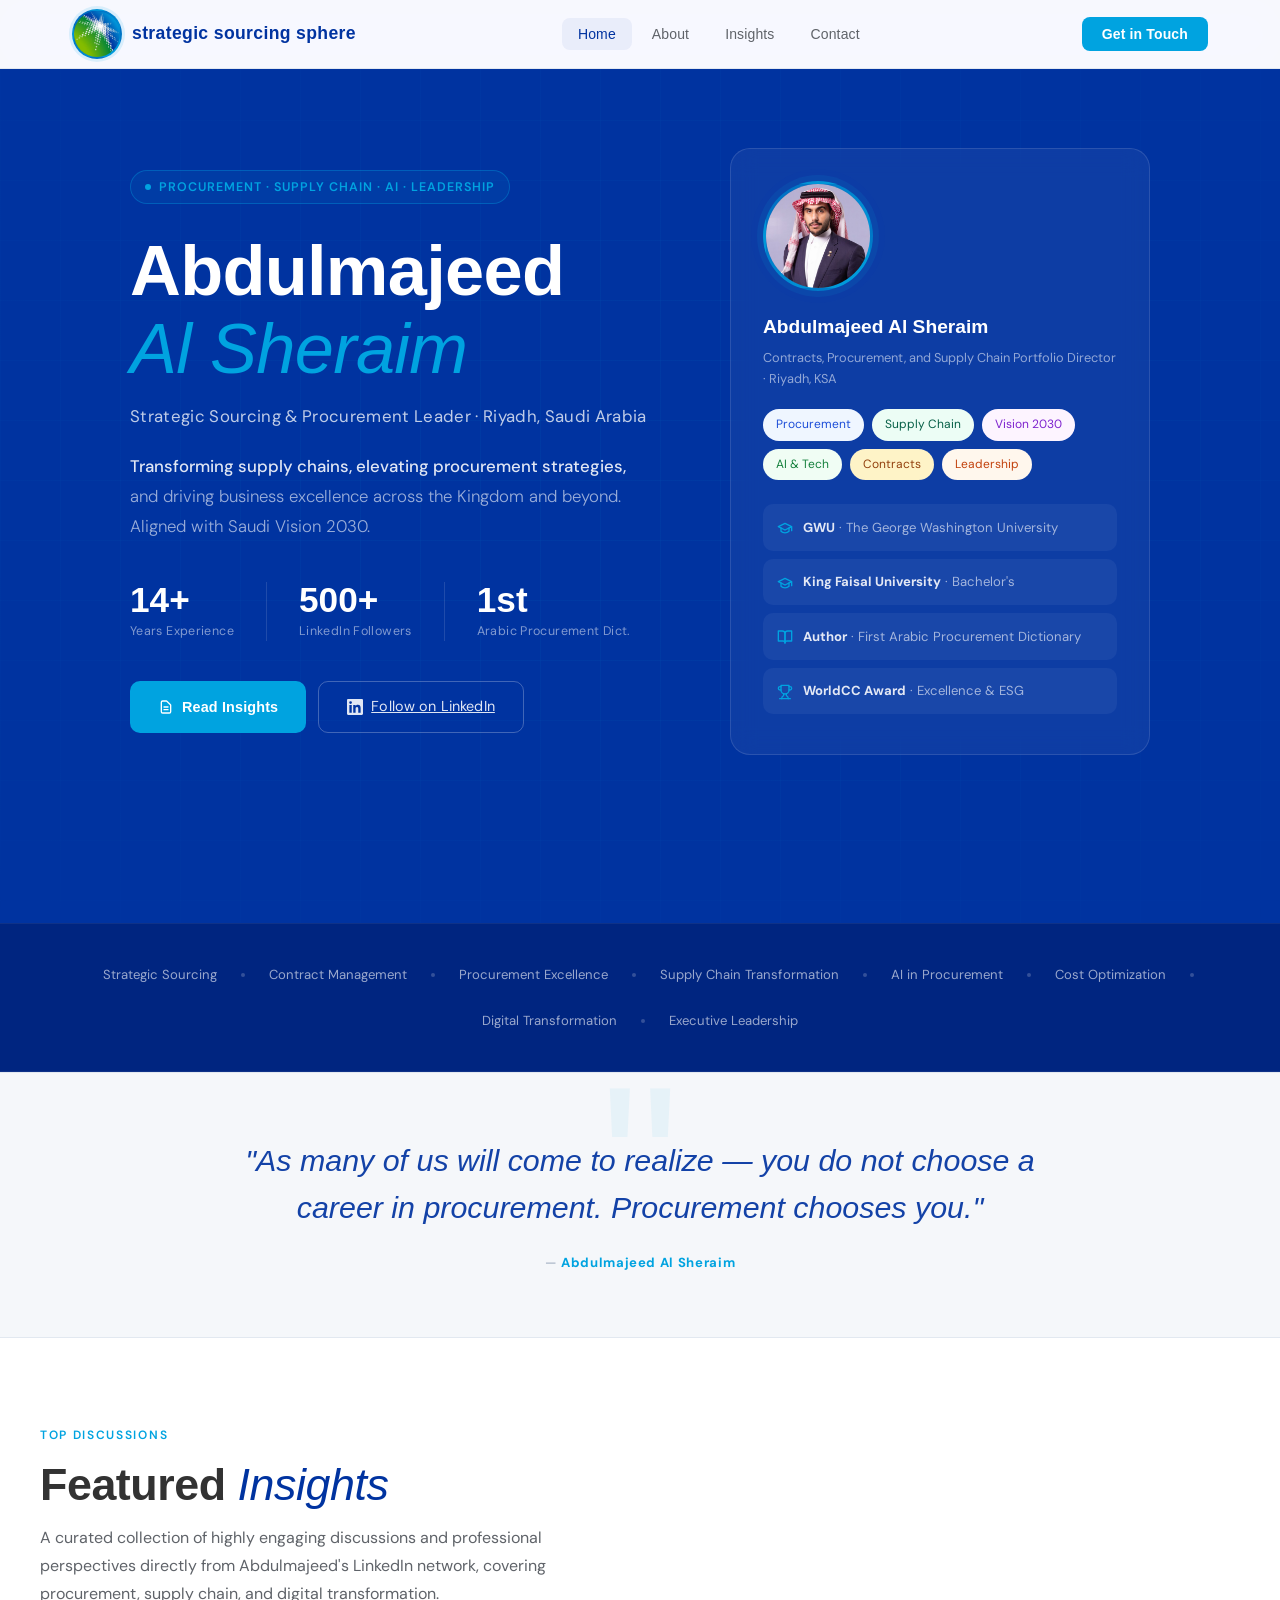
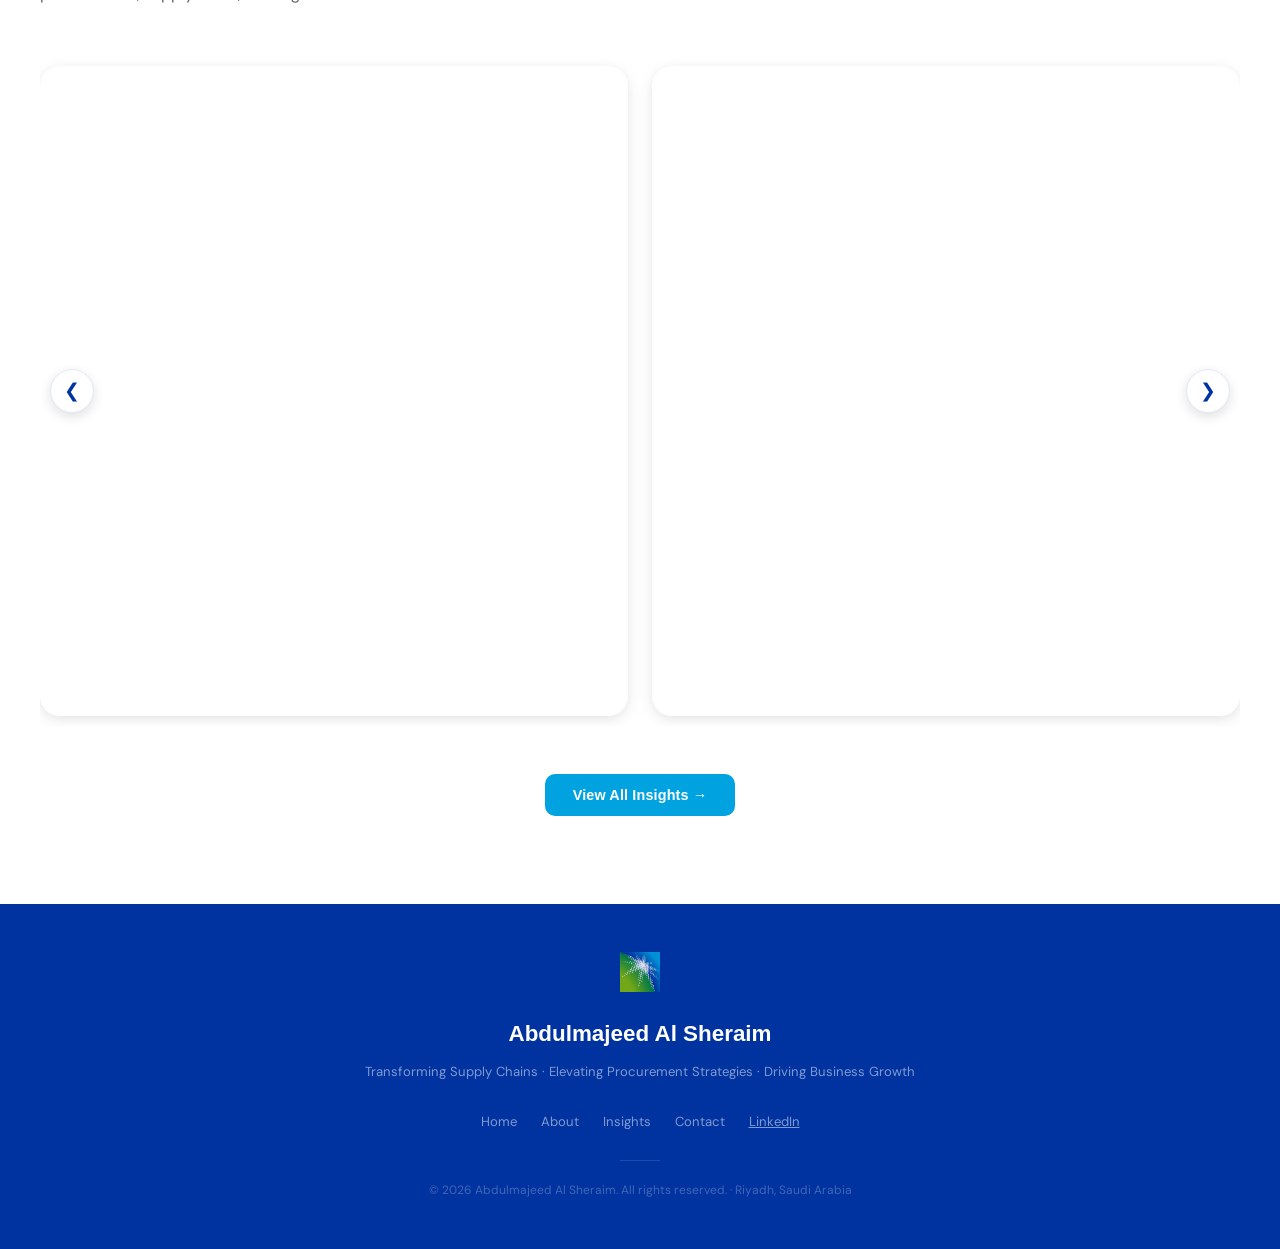
==== commit e8b20438: "Update logo text from name to description" ====
--- a/SSS-Website/index.html
+++ b/SSS-Website/index.html
@@ -33,7 +33,7 @@
       <div class="nav-logo-mark">
         <img src="./imgs/FAVICON3.png" alt="Abdulmajeed Al Sheraim – Logo">
       </div>
-      Abdulmajeed Al Sheraim
+      strategic sourcing sphere
     </a>
     <div class="nav-links">
       <button class="nav-link active" onclick="showPage('home')" id="nav-home">Home</button>
--- a/SSS-Website/style.css
+++ b/SSS-Website/style.css
@@ -1,28 +1,55 @@
+/* ═══════════════════════════════════════════════════════
+   SAUDI ARAMCO BRAND GUIDELINES – style.css
+   Colors extracted from Saudi Aramco Brand Guidelines 2021 (v2)
+   Primary Palette:
+     Aramco Blue      #00A3E0  (R0   G163 B224)  Pantone 299C
+     Aramco Dark Blue #0033A0  (R0   G51  B160)  Pantone 286C
+     Aramco Green     #84BD00  (R132 G189 B0  )  Pantone 376C
+     Aramco Dark Green#00843D  (R0   G132 B61 )  Pantone 348C
+     Aramco Gray      #5F6369  (R95  G99  B105)  Pantone Cool Gray 10C
+     Dark Gray        #323232  (R50  G50  B50 )
+   Typography:
+     Headlines : 'Trebuchet MS', Trebuchet, sans-serif
+                 (web-safe substitute for proprietary Manifa Pro2)
+     Body      : 'DM Sans', 'Segoe UI', sans-serif
+═══════════════════════════════════════════════════════ */
+
 /* ═══════════════════════════════════════════════════════
    VARIABLES
 ═══════════════════════════════════════════════════════ */
 :root {
-  --navy:          #07111F;
-  --navy-mid:      #0D1E35;
-  --navy-light:    #12294A;
-  --accent:        #1B4F8A;
-  --accent-bright: #2E7DD1;
-  --gold:          #C9A96E;
-  --gold-light:    #E8CFA0;
+  /* ── Saudi Aramco Primary Brand Colors ── */
+  --aramco-blue:       #00A3E0;  /* Aramco Blue / Cyan  – primary interactive */
+  --aramco-dark-blue:  #0033A0;  /* Aramco Dark Blue    – corporate deep blue  */
+  --aramco-green:      #84BD00;  /* Aramco Green        – secondary accent      */
+  --aramco-dark-green: #00843D;  /* Aramco Dark Green   – deep green accent     */
+  --aramco-gray:       #5F6369;  /* Aramco Gray         – muted text/borders    */
+  --aramco-dark-gray:  #323232;  /* Aramco Dark Gray    – primary text          */
+
+  /* ── Semantic Aliases (mapped to Aramco palette) ── */
+  --navy:          #0033A0;  /* Aramco Deep Blue (replaces old custom navy)  */
+  --navy-mid:      #002580;  /* Deeper blue variant – used for strips        */
+  --navy-light:    #0040C0;  /* Mid-blue variant                             */
+  --accent:        #0033A0;  /* Aramco Deep Blue                             */
+  --accent-bright: #00A3E0;  /* Aramco Blue – buttons, highlights, links     */
+
+  /* ── Neutrals ── */
   --white:         #FFFFFF;
   --off-white:     #F5F7FA;
   --grey-light:    #E2E8F0;
   --grey-mid:      #94A3B8;
   --grey-dark:     #475569;
-  --text-primary:  #0F172A;
-  --text-secondary:#475569;
+  --text-primary:  #323232;  /* Aramco Dark Gray */
+  --text-secondary:#5F6369;  /* Aramco Gray      */
   --card-bg:       #FFFFFF;
   --section-alt:   #F8FAFC;
+
+  /* ── Shape & Motion ── */
   --radius:        12px;
   --radius-lg:     20px;
   --shadow-sm:     0 1px 3px rgba(0,0,0,0.06), 0 1px 2px rgba(0,0,0,0.04);
   --shadow-md:     0 4px 16px rgba(0,0,0,0.08), 0 2px 8px rgba(0,0,0,0.04);
-  --shadow-lg:     0 20px 48px rgba(7,17,31,0.12), 0 8px 24px rgba(7,17,31,0.08);
+  --shadow-lg:     0 20px 48px rgba(0,51,160,0.10), 0 8px 24px rgba(0,51,160,0.06);
   --transition:    all 0.28s cubic-bezier(0.4, 0, 0.2, 1);
 }
 
@@ -32,7 +59,7 @@
 *, *::before, *::after { box-sizing: border-box; margin: 0; padding: 0; }
 html { scroll-behavior: smooth; font-size: 16px; }
 body {
-  font-family: 'DM Sans', -apple-system, sans-serif;
+  font-family: 'DM Sans', 'Segoe UI', -apple-system, sans-serif;
   background: var(--white);
   color: var(--text-primary);
   line-height: 1.65;
@@ -64,14 +91,14 @@
 .page.active { display: block; }
 
 /* ═══════════════════════════════════════════════════════
-   NAV
+   NAV  — White / light corporate bar (Aramco standard)
 ═══════════════════════════════════════════════════════ */
 nav {
   position: fixed; top: 0; left: 0; right: 0; z-index: 1000;
-  background: rgba(7,17,31,0.96);
+  background: rgba(255,255,255,0.97);
   -webkit-backdrop-filter: blur(20px) saturate(180%);
   backdrop-filter: blur(20px) saturate(180%);
-  border-bottom: 1px solid rgba(255,255,255,0.07);
+  border-bottom: 1px solid var(--grey-light);
   transition: var(--transition);
 }
 .nav-inner {
@@ -80,211 +107,215 @@
   padding: 0 32px; height: 68px;
 }
 .nav-logo {
-  font-family: 'Cormorant Garamond', serif;
-  font-size: 1.25rem; font-weight: 500; letter-spacing: 0.04em;
-  color: var(--white); text-decoration: none; cursor: pointer;
+  font-family: 'Trebuchet MS', Trebuchet, sans-serif;
+  font-size: 1.1rem; font-weight: 700; letter-spacing: 0.02em;
+  color: var(--aramco-dark-blue); text-decoration: none; cursor: pointer;
   display: flex; align-items: center; gap: 10px;
 }
 .nav-logo-mark {
   width: 50px; height: 50px; border-radius: 50%; overflow: hidden;
-  border: 2px solid rgba(201,169,110,0.5);
-  box-shadow: 0 0 0 3px rgba(201,169,110,0.15);
+  border: 2px solid rgba(0,163,224,0.45);
+  box-shadow: 0 0 0 3px rgba(0,163,224,0.12);
   flex-shrink: 0;
-  background: linear-gradient(135deg, #1B4F8A, #2E7DD1);
+  background: linear-gradient(135deg, var(--aramco-dark-blue), var(--aramco-blue));
   transition: var(--transition);
 }
-.nav-logo-mark:hover { box-shadow: 0 0 0 5px rgba(201,169,110,0.25); }
+.nav-logo-mark:hover { box-shadow: 0 0 0 5px rgba(0,163,224,0.22); }
 .nav-logo-mark img { width: 100%; height: 100%; object-fit: cover; object-position: center top; display: block; }
 
 .nav-links { display: flex; align-items: center; gap: 4px; }
 .nav-link {
   padding: 8px 16px; border-radius: 8px;
-  color: rgba(255,255,255,0.7); font-size: 0.875rem; font-weight: 400;
+  color: var(--aramco-gray); font-size: 0.875rem; font-weight: 400;
   cursor: pointer; transition: var(--transition); border: none; background: transparent;
   letter-spacing: 0.01em;
 }
-.nav-link:hover, .nav-link.active { color: var(--white); background: rgba(255,255,255,0.08); }
+.nav-link:hover, .nav-link.active {
+  color: var(--aramco-dark-blue);
+  background: rgba(0,51,160,0.06);
+}
 
 .nav-cta {
   padding: 9px 20px; border-radius: 8px;
-  background: linear-gradient(135deg, var(--accent-bright), #1557A0);
-  color: white; font-size: 0.875rem; font-weight: 500;
+  background: var(--aramco-blue);
+  color: white; font-size: 0.875rem; font-weight: 600;
   cursor: pointer; border: none; transition: var(--transition); letter-spacing: 0.01em;
 }
-.nav-cta:hover { transform: translateY(-1px); box-shadow: 0 8px 24px rgba(46,125,209,0.35); }
-
-.hamburger { display: none; background: none; border: none; cursor: pointer; padding: 8px; color: white; }
+.nav-cta:hover { transform: translateY(-1px); box-shadow: 0 8px 24px rgba(0,163,224,0.35); background: var(--aramco-dark-blue); }
+
+.hamburger { display: none; background: none; border: none; cursor: pointer; padding: 8px; color: var(--aramco-dark-blue); }
 .hamburger svg { width: 22px; height: 22px; }
 
 .mobile-menu {
   display: none; position: fixed; top: 68px; left: 0; right: 0; z-index: 999;
-  background: rgba(7,17,31,0.98);
+  background: rgba(0,51,160,0.98);
   -webkit-backdrop-filter: blur(20px);
   backdrop-filter: blur(20px);
-  border-bottom: 1px solid rgba(255,255,255,0.08);
+  border-bottom: 1px solid rgba(255,255,255,0.1);
   flex-direction: column; padding: 16px 24px 24px;
 }
 .mobile-menu.open { display: flex; }
 .mobile-link {
-  padding: 12px 8px; color: rgba(255,255,255,0.8); font-size: 1rem;
+  padding: 12px 8px; color: rgba(255,255,255,0.85); font-size: 1rem;
   cursor: pointer; border: none; background: none; text-align: left;
-  border-bottom: 1px solid rgba(255,255,255,0.06); transition: var(--transition);
+  border-bottom: 1px solid rgba(255,255,255,0.08); transition: var(--transition);
 }
 .mobile-link:hover { color: white; }
 
 /* ═══════════════════════════════════════════════════════
-   HERO
+   HERO  — Aramco Deep Blue background
 ═══════════════════════════════════════════════════════ */
 .hero {
   min-height: 100vh; background: var(--navy);
   position: relative; overflow: hidden;
   display: flex; align-items: center; padding-top: 68px;
 }
+/* Subtle grid — Aramco Blue tint, no glow */
 .hero-grid {
   position: absolute; inset: 0;
   background-image:
-    linear-gradient(rgba(46,125,209,0.04) 1px, transparent 1px),
-    linear-gradient(90deg, rgba(46,125,209,0.04) 1px, transparent 1px);
+    linear-gradient(rgba(0,163,224,0.06) 1px, transparent 1px),
+    linear-gradient(90deg, rgba(0,163,224,0.06) 1px, transparent 1px);
   background-size: 60px 60px;
   -webkit-mask-image: radial-gradient(ellipse 80% 70% at 50% 50%, black 30%, transparent 100%);
   mask-image: radial-gradient(ellipse 80% 70% at 50% 50%, black 30%, transparent 100%);
 }
-.hero-glow {
-  position: absolute; top: -20%; right: -10%;
-  width: 700px; height: 700px; border-radius: 50%;
-  background: radial-gradient(circle, rgba(46,125,209,0.12) 0%, transparent 70%);
-  pointer-events: none;
-}
-.hero-glow-2 {
-  position: absolute; bottom: -20%; left: -10%;
-  width: 500px; height: 500px; border-radius: 50%;
-  background: radial-gradient(circle, rgba(201,169,110,0.07) 0%, transparent 70%);
-  pointer-events: none;
-}
+/* Glowing radial gradients REMOVED — flat corporate Aramco standard */
+.hero-glow   { display: none; }
+.hero-glow-2 { display: none; }
+
 .hero-inner {
   max-width: 1200px; margin: 0 auto; padding: 80px 32px;
   display: grid; grid-template-columns: 1fr 420px; gap: 80px; align-items: center;
   position: relative; z-index: 2;
 }
+/* Badge — Aramco Blue palette instead of gold */
 .hero-badge {
   display: inline-flex; align-items: center; gap: 8px;
   padding: 6px 14px; border-radius: 100px;
-  border: 1px solid rgba(201,169,110,0.3); background: rgba(201,169,110,0.06);
-  color: var(--gold-light); font-size: 0.78rem; font-weight: 500;
+  border: 1px solid rgba(0,163,224,0.35); background: rgba(0,163,224,0.08);
+  color: var(--aramco-blue); font-size: 0.78rem; font-weight: 600;
   letter-spacing: 0.08em; text-transform: uppercase; margin-bottom: 28px;
   animation: slideDown 0.6s ease both;
 }
-.hero-badge-dot { width: 6px; height: 6px; border-radius: 50%; background: var(--gold); animation: pulse 2s infinite; }
+.hero-badge-dot { width: 6px; height: 6px; border-radius: 50%; background: var(--aramco-blue); animation: pulse 2s infinite; }
+
+/* Name — Trebuchet MS (Manifa Pro2 substitute) */
 .hero-name {
-  font-family: 'Cormorant Garamond', serif;
-  font-size: clamp(3rem, 5.5vw, 5rem); font-weight: 300; line-height: 1.1;
+  font-family: 'Trebuchet MS', Trebuchet, sans-serif;
+  font-size: clamp(2.8rem, 5.5vw, 4.6rem); font-weight: 700; line-height: 1.1;
   color: var(--white); letter-spacing: -0.01em;
   animation: slideUp 0.7s 0.1s ease both;
 }
-.hero-name em { font-style: italic; color: var(--gold-light); }
+.hero-name em { font-style: italic; color: var(--aramco-blue); font-weight: 400; }
+
 .hero-title {
-  font-size: 1.05rem; font-weight: 400; color: var(--accent-bright);
+  font-size: 1.05rem; font-weight: 400; color: rgba(255,255,255,0.75);
   margin-top: 16px; letter-spacing: 0.02em;
   animation: slideUp 0.7s 0.2s ease both;
 }
 .hero-tagline {
-  font-size: 1.1rem; font-weight: 300; color: rgba(255,255,255,0.6);
+  font-size: 1.05rem; font-weight: 300; color: rgba(255,255,255,0.6);
   margin-top: 20px; line-height: 1.8; max-width: 520px;
   animation: slideUp 0.7s 0.3s ease both;
 }
-.hero-tagline strong { color: rgba(255,255,255,0.85); font-weight: 500; }
+.hero-tagline strong { color: rgba(255,255,255,0.88); font-weight: 500; }
 .hero-stats {
   display: flex; gap: 32px; margin-top: 40px;
   animation: slideUp 0.7s 0.4s ease both;
 }
 .hero-stat { display: flex; flex-direction: column; }
-.hero-stat-num { font-family: 'Cormorant Garamond', serif; font-size: 2.2rem; font-weight: 500; color: var(--white); line-height: 1; }
-.hero-stat-label { font-size: 0.78rem; color: var(--grey-mid); margin-top: 4px; letter-spacing: 0.03em; }
-.hero-stat-divider { width: 1px; background: rgba(255,255,255,0.1); align-self: stretch; }
+/* Stat numbers — Trebuchet MS (was Cormorant Garamond) */
+.hero-stat-num {
+  font-family: 'Trebuchet MS', Trebuchet, sans-serif;
+  font-size: 2.2rem; font-weight: 700; color: var(--white); line-height: 1;
+}
+.hero-stat-label { font-size: 0.78rem; color: rgba(255,255,255,0.5); margin-top: 4px; letter-spacing: 0.03em; }
+.hero-stat-divider { width: 1px; background: rgba(255,255,255,0.12); align-self: stretch; }
 .hero-actions {
   display: flex; gap: 12px; margin-top: 40px; flex-wrap: wrap;
   animation: slideUp 0.7s 0.5s ease both;
 }
 
-/* Buttons */
+/* ── Buttons ── */
 .btn-primary {
   padding: 13px 28px; border-radius: 10px;
-  background: linear-gradient(135deg, var(--accent-bright), #1557A0);
-  color: white; font-size: 0.9rem; font-weight: 500;
+  background: var(--aramco-blue);
+  color: white; font-size: 0.9rem; font-weight: 600;
   cursor: pointer; border: none; transition: var(--transition);
   letter-spacing: 0.01em; display: flex; align-items: center; gap: 8px;
 }
-.btn-primary:hover { transform: translateY(-2px); box-shadow: 0 12px 32px rgba(46,125,209,0.4); }
+.btn-primary:hover { transform: translateY(-2px); box-shadow: 0 12px 32px rgba(0,163,224,0.4); background: var(--aramco-dark-blue); }
+
 .btn-outline {
   padding: 13px 28px; border-radius: 10px;
-  border: 1px solid rgba(255,255,255,0.2);
-  color: rgba(255,255,255,0.85); font-size: 0.9rem; font-weight: 400;
+  border: 1px solid rgba(255,255,255,0.25);
+  color: rgba(255,255,255,0.88); font-size: 0.9rem; font-weight: 400;
   cursor: pointer; background: transparent; transition: var(--transition);
   letter-spacing: 0.01em; display: flex; align-items: center; gap: 8px;
 }
-.btn-outline:hover { background: rgba(255,255,255,0.06); border-color: rgba(255,255,255,0.4); }
-
-/* Hero Card */
+.btn-outline:hover { background: rgba(255,255,255,0.07); border-color: rgba(255,255,255,0.45); }
+
+/* ── Hero Card — crisp border, flat Aramco corporate style ── */
 .hero-card {
-  background: rgba(255,255,255,0.04); border-radius: var(--radius-lg);
-  border: 1px solid rgba(255,255,255,0.08);
+  background: rgba(255,255,255,0.05); border-radius: var(--radius-lg);
+  border: 1px solid rgba(255,255,255,0.12);
   -webkit-backdrop-filter: blur(12px);
   backdrop-filter: blur(12px);
   padding: 32px;
   animation: slideUp 0.7s 0.3s ease both;
 }
 
-/* Hero Avatar photo */
+/* Hero Avatar — Aramco Blue border, no gold */
 .hero-avatar {
   width: 110px; height: 110px; border-radius: 50%; overflow: hidden;
-  border: 3px solid rgba(201,169,110,0.5);
-  box-shadow: 0 0 0 6px rgba(201,169,110,0.1), 0 0 0 12px rgba(46,125,209,0.08);
+  border: 3px solid rgba(0,163,224,0.5);
+  box-shadow: 0 0 0 6px rgba(0,163,224,0.1), 0 0 0 12px rgba(0,51,160,0.08);
   flex-shrink: 0; margin-bottom: 20px;
-  background: linear-gradient(135deg, #1B4F8A, #2E7DD1);
+  background: linear-gradient(135deg, var(--aramco-dark-blue), var(--aramco-blue));
   transition: var(--transition);
 }
 .hero-avatar:hover {
-  box-shadow: 0 0 0 8px rgba(201,169,110,0.2), 0 0 0 16px rgba(46,125,209,0.1);
+  box-shadow: 0 0 0 8px rgba(0,163,224,0.2), 0 0 0 16px rgba(0,51,160,0.1);
   transform: scale(1.04);
 }
 .hero-avatar img { width: 100%; height: 100%; object-fit: cover; object-position: center top; display: block; }
 
-.hero-card-name { font-family:'Cormorant Garamond',serif; font-size: 1.3rem; color: white; margin-bottom: 4px; }
-.hero-card-title { font-size: 0.8rem; color: var(--grey-mid); margin-bottom: 20px; }
+/* Hero card text — Trebuchet MS for name */
+.hero-card-name {
+  font-family: 'Trebuchet MS', Trebuchet, sans-serif;
+  font-size: 1.2rem; font-weight: 700; color: white; margin-bottom: 4px;
+}
+.hero-card-title { font-size: 0.8rem; color: rgba(255,255,255,0.55); margin-bottom: 20px; }
 .hero-card-tags { display: flex; flex-wrap: wrap; gap: 8px; margin-bottom: 24px; }
 .tag {
   padding: 5px 12px; border-radius: 100px; font-size: 0.75rem;
-  background: rgba(46,125,209,0.12); color: var(--accent-bright);
-  border: 1px solid rgba(46,125,209,0.2); font-weight: 400; transition: var(--transition);
-}
-.tag:hover { background: rgba(46,125,209,0.22); transform: translateY(-1px); }
-.tag.gold { background: rgba(201,169,110,0.1); color: var(--gold-light); border-color: rgba(201,169,110,0.2); }
+  background: rgba(0,163,224,0.14); color: var(--aramco-blue);
+  border: 1px solid rgba(0,163,224,0.25); font-weight: 400; transition: var(--transition);
+}
+.tag:hover { background: rgba(0,163,224,0.24); transform: translateY(-1px); }
+/* Removed .tag.gold — replaced with Aramco Green accent */
+.tag.green { background: rgba(132,189,0,0.12); color: var(--aramco-green); border-color: rgba(132,189,0,0.25); }
 .hero-tag {
   cursor: pointer;
   user-select: none;
 }
 .hero-tag:hover {
-  background: rgba(46,125,209,0.28);
-  border-color: var(--accent-bright);
+  background: rgba(0,163,224,0.28);
+  border-color: var(--aramco-blue);
   color: white;
   transform: translateY(-2px);
-  box-shadow: 0 4px 12px rgba(46,125,209,0.3);
-}
-.hero-tag.gold:hover {
-  background: rgba(201,169,110,0.28);
-  border-color: var(--gold-light);
-  color: white;
-  box-shadow: 0 4px 12px rgba(201,169,110,0.3);
+  box-shadow: 0 4px 12px rgba(0,163,224,0.3);
 }
 .hero-card-stat {
   display: flex; align-items: center; gap: 10px;
   padding: 10px 14px; border-radius: 10px;
-  background: rgba(255,255,255,0.04); margin-bottom: 8px; transition: var(--transition);
-}
-.hero-card-stat:hover { background: rgba(255,255,255,0.08); transform: translateX(4px); }
+  background: rgba(255,255,255,0.05); margin-bottom: 8px; transition: var(--transition);
+}
+.hero-card-stat:hover { background: rgba(0,163,224,0.1); transform: translateX(4px); }
 .hero-card-stat-icon { font-size: 1rem; }
 .hero-card-stat-text { font-size: 0.82rem; color: rgba(255,255,255,0.6); }
-.hero-card-stat-text strong { color: rgba(255,255,255,0.85); }
+.hero-card-stat-text strong { color: rgba(255,255,255,0.88); }
 
 /* ═══════════════════════════════════════════════════════
    SECTIONS
@@ -292,15 +323,16 @@
 section { padding: 88px 32px; }
 .section-inner { max-width: 1200px; margin: 0 auto; }
 .section-eyebrow {
-  font-size: 0.75rem; font-weight: 500; letter-spacing: 0.14em;
-  text-transform: uppercase; color: var(--accent-bright); margin-bottom: 12px;
-}
+  font-size: 0.75rem; font-weight: 600; letter-spacing: 0.14em;
+  text-transform: uppercase; color: var(--aramco-blue); margin-bottom: 12px;
+}
+/* Section title — Trebuchet MS (Manifa Pro2 substitute) */
 .section-title {
-  font-family: 'Cormorant Garamond', serif;
-  font-size: clamp(2rem, 3.5vw, 2.8rem); font-weight: 400;
+  font-family: 'Trebuchet MS', Trebuchet, sans-serif;
+  font-size: clamp(2rem, 3.5vw, 2.8rem); font-weight: 700;
   color: var(--text-primary); line-height: 1.2; letter-spacing: -0.01em;
 }
-.section-title em { font-style: italic; color: var(--accent); }
+.section-title em { font-style: italic; color: var(--aramco-dark-blue); font-weight: 400; }
 .section-sub { font-size: 1rem; color: var(--text-secondary); margin-top: 12px; max-width: 560px; line-height: 1.75; }
 
 /* ═══════════════════════════════════════════════════════
@@ -312,9 +344,10 @@
   border: 1px solid var(--grey-light); padding: 28px;
   transition: var(--transition); cursor: pointer; position: relative; overflow: hidden;
 }
+/* Top accent bar — Aramco Blue-to-Green gradient */
 .post-card::before {
   content: ''; position: absolute; top: 0; left: 0; right: 0; height: 3px;
-  background: linear-gradient(90deg, var(--accent-bright), var(--gold));
+  background: linear-gradient(90deg, var(--aramco-blue), var(--aramco-green));
   opacity: 0; transition: var(--transition);
 }
 .post-card:hover { transform: translateY(-4px); box-shadow: var(--shadow-lg); border-color: transparent; }
@@ -349,12 +382,12 @@
 .about-grid { display: grid; grid-template-columns: 380px 1fr; gap: 72px; align-items: start; margin-top: 60px; }
 .about-sidebar { position: sticky; top: 100px; }
 
-/* Desktop Image Styling */
+/* Desktop Image Styling — Aramco Deep Blue gradient */
 .about-portrait {
-  width: 100%; 
-  max-width: 320px; 
-  aspect-ratio: 4/5; 
-  margin: 0 auto 24px auto; 
+  width: 100%;
+  max-width: 320px;
+  aspect-ratio: 4/5;
+  margin: 0 auto 24px auto;
   border-radius: var(--radius-lg);
   background: linear-gradient(160deg, var(--navy-light) 0%, var(--navy) 100%);
   display: flex; align-items: center; justify-content: center;
@@ -362,7 +395,7 @@
   transition: var(--transition);
 }
 
-.about-portrait:hover { box-shadow: 0 32px 80px rgba(7,17,31,0.3); transform: translateY(-4px); }
+.about-portrait:hover { box-shadow: 0 32px 80px rgba(0,51,160,0.25); transform: translateY(-4px); }
 .about-portrait-initials { width: 100%; height: 100%; position: absolute; inset: 0; }
 .about-portrait-initials img {
   width: 100%; height: 100%; object-fit: cover; object-position: center top; display: block;
@@ -371,20 +404,21 @@
 .about-portrait:hover .about-portrait-initials img { transform: scale(1.03); }
 .about-portrait::after {
   content: ''; position: absolute; bottom: 0; left: 0; right: 0; height: 50%;
-  background: linear-gradient(to top, rgba(7,17,31,0.90) 0%, rgba(7,17,31,0.40) 60%, transparent 100%);
+  background: linear-gradient(to top, rgba(0,33,100,0.90) 0%, rgba(0,33,100,0.40) 60%, transparent 100%);
   pointer-events: none; z-index: 1;
 }
 .about-portrait-badge {
   position: absolute; bottom: 20px; left: 16px; right: 16px;
-  background: rgba(7,17,31,0.82);
+  background: rgba(0,33,100,0.85);
   -webkit-backdrop-filter: blur(16px);
   backdrop-filter: blur(16px);
-  border: 1px solid rgba(255,255,255,0.12);
+  border: 1px solid rgba(255,255,255,0.14);
   border-radius: var(--radius); padding: 16px; z-index: 2;
 }
 .about-portrait-badge-title { font-size: 0.95rem; font-weight: 600; color: #FFFFFF; letter-spacing: 0.01em; }
 .about-portrait-badge-sub { font-size: 0.78rem; color: rgba(255,255,255,0.75); margin-top: 3px; }
-.about-portrait-badge-line { width: 36px; height: 2px; background: var(--gold); margin-top: 10px; border-radius: 2px; }
+/* Accent line — Aramco Blue instead of gold */
+.about-portrait-badge-line { width: 36px; height: 2px; background: var(--aramco-blue); margin-top: 10px; border-radius: 2px; }
 
 .about-info-card {
   background: var(--off-white); border-radius: var(--radius-lg);
@@ -402,24 +436,27 @@
 
 .about-bio { font-size: 1.05rem; line-height: 1.85; color: var(--text-secondary); margin-bottom: 40px; }
 .about-bio strong { color: var(--text-primary); font-weight: 500; }
+/* Section headings — Trebuchet MS */
 .about-section-title {
-  font-family: 'Cormorant Garamond', serif; font-size: 1.6rem; font-weight: 400;
+  font-family: 'Trebuchet MS', Trebuchet, sans-serif;
+  font-size: 1.5rem; font-weight: 700;
   color: var(--text-primary); margin-bottom: 24px; padding-bottom: 16px;
-  border-bottom: 1px solid var(--grey-light);
+  border-bottom: 2px solid var(--aramco-blue);
 }
 .timeline { margin-bottom: 48px; }
 .timeline-item { display: flex; gap: 24px; margin-bottom: 28px; }
 .timeline-marker { display: flex; flex-direction: column; align-items: center; flex-shrink: 0; }
 .timeline-dot {
   width: 12px; height: 12px; border-radius: 50%;
-  background: var(--accent-bright); border: 2px solid white;
-  box-shadow: 0 0 0 3px rgba(46,125,209,0.2); flex-shrink: 0; transition: var(--transition);
-}
-.timeline-item:hover .timeline-dot { background: var(--gold); box-shadow: 0 0 0 5px rgba(201,169,110,0.2); }
+  background: var(--aramco-blue); border: 2px solid white;
+  box-shadow: 0 0 0 3px rgba(0,163,224,0.2); flex-shrink: 0; transition: var(--transition);
+}
+/* Timeline hover — Aramco Green instead of gold */
+.timeline-item:hover .timeline-dot { background: var(--aramco-green); box-shadow: 0 0 0 5px rgba(132,189,0,0.2); }
 .timeline-line { flex: 1; width: 1px; background: var(--grey-light); margin-top: 4px; }
 .timeline-content { padding-bottom: 8px; flex: 1; }
 .timeline-role { font-size: 0.95rem; font-weight: 600; color: var(--text-primary); }
-.timeline-org { font-size: 0.875rem; color: var(--accent-bright); font-weight: 400; margin-top: 2px; }
+.timeline-org { font-size: 0.875rem; color: var(--aramco-blue); font-weight: 400; margin-top: 2px; }
 .timeline-period { font-size: 0.78rem; color: var(--grey-mid); margin-top: 4px; }
 .timeline-desc { font-size: 0.875rem; color: var(--text-secondary); margin-top: 8px; line-height: 1.7; }
 .values-grid { display: grid; grid-template-columns: 1fr 1fr; gap: 16px; margin-bottom: 48px; }
@@ -428,13 +465,14 @@
   background: var(--off-white); border: 1px solid var(--grey-light);
   transition: var(--transition); position: relative; overflow: hidden;
 }
+/* Bottom accent line — Aramco Blue-to-Green gradient */
 .value-card::before {
   content: ''; position: absolute; bottom: 0; left: 0;
   width: 0; height: 2px;
-  background: linear-gradient(90deg, var(--accent-bright), var(--gold));
+  background: linear-gradient(90deg, var(--aramco-blue), var(--aramco-green));
   transition: width 0.35s ease;
 }
-.value-card:hover { border-color: var(--accent-bright); background: white; transform: translateY(-3px); box-shadow: var(--shadow-md); }
+.value-card:hover { border-color: var(--aramco-blue); background: white; transform: translateY(-3px); box-shadow: var(--shadow-md); }
 .value-card:hover::before { width: 100%; }
 .value-icon { font-size: 1.5rem; margin-bottom: 12px; }
 .value-title { font-size: 0.9rem; font-weight: 600; color: var(--text-primary); margin-bottom: 6px; }
@@ -445,14 +483,15 @@
   background: var(--off-white); border: 1px solid var(--grey-light);
   transition: var(--transition); position: relative; overflow: hidden;
 }
+/* Bottom accent — Aramco Blue-to-Green gradient */
 .achievement-card::before {
   content: ''; position: absolute; bottom: 0; left: 0;
   width: 0; height: 2px;
-  background: linear-gradient(90deg, var(--accent-bright), var(--gold));
+  background: linear-gradient(90deg, var(--aramco-blue), var(--aramco-green));
   transition: width 0.35s ease;
 }
 .achievement-card:hover {
-  border-color: var(--accent-bright); background: white; 
+  border-color: var(--aramco-blue); background: white;
   transform: translateY(-3px); box-shadow: var(--shadow-md);
 }
 .achievement-card:hover::before { width: 100%; }
@@ -470,9 +509,9 @@
   border-radius: 10px; padding: 10px 16px;
   flex: 1; max-width: 360px; transition: var(--transition);
 }
-.search-bar:focus-within { border-color: var(--accent-bright); box-shadow: 0 0 0 3px rgba(46,125,209,0.1); }
+.search-bar:focus-within { border-color: var(--aramco-blue); box-shadow: 0 0 0 3px rgba(0,163,224,0.12); }
 .search-bar svg { width: 16px; height: 16px; color: var(--grey-mid); flex-shrink: 0; }
-.search-bar input { border: none; outline: none; font-size: 0.875rem; color: var(--text-primary); width: 100%; background: transparent; font-family: 'DM Sans', sans-serif; }
+.search-bar input { border: none; outline: none; font-size: 0.875rem; color: var(--text-primary); width: 100%; background: transparent; font-family: 'DM Sans', 'Segoe UI', sans-serif; }
 .search-bar input::placeholder { color: var(--grey-mid); }
 .filter-chips { display: flex; gap: 8px; flex-wrap: wrap; }
 .filter-chip {
@@ -480,9 +519,10 @@
   cursor: pointer; border: 1px solid var(--grey-light); background: white;
   color: var(--text-secondary); transition: var(--transition);
 }
+/* Default active/hover — Aramco Blue */
 .filter-chip.active, .filter-chip:hover {
-  background: var(--accent-bright); color: white; border-color: var(--accent-bright);
-  transform: translateY(-1px); box-shadow: 0 4px 12px rgba(46,125,209,0.25);
+  background: var(--aramco-blue); color: white; border-color: var(--aramco-blue);
+  transform: translateY(-1px); box-shadow: 0 4px 12px rgba(0,163,224,0.25);
 }
 .insights-grid { display: grid; grid-template-columns: repeat(auto-fill, minmax(340px, 1fr)); gap: 24px; }
 .insight-card {
@@ -490,19 +530,20 @@
   overflow: hidden; transition: var(--transition); cursor: pointer;
   position: relative;
 }
+/* Bottom accent — Aramco Blue-to-Green gradient */
 .insight-card::before {
   content: ''; position: absolute; bottom: 0; left: 0;
   width: 0; height: 2px;
-  background: linear-gradient(90deg, var(--accent-bright), var(--gold));
+  background: linear-gradient(90deg, var(--aramco-blue), var(--aramco-green));
   transition: width 0.35s ease;
 }
-.insight-card:hover { 
-  border-color: var(--accent-bright); 
-  transform: translateY(-3px); 
-  box-shadow: var(--shadow-md); 
-}
-.insight-card:hover::before { 
-  width: 100%; 
+.insight-card:hover {
+  border-color: var(--aramco-blue);
+  transform: translateY(-3px);
+  box-shadow: var(--shadow-md);
+}
+.insight-card:hover::before {
+  width: 100%;
 }
 .insight-card-top { padding: 28px 28px 0; }
 .insight-card-body { padding: 20px 28px 24px; }
@@ -518,7 +559,7 @@
 .insight-author { display: flex; align-items: center; gap: 10px; }
 .insight-avatar {
   width: 32px; height: 32px; border-radius: 50%; overflow: hidden;
-  background: linear-gradient(135deg, var(--accent), var(--accent-bright));
+  background: linear-gradient(135deg, var(--aramco-dark-blue), var(--aramco-blue));
   display: flex; align-items: center; justify-content: center;
   font-size: 0.7rem; font-weight: 600; color: white; flex-shrink: 0;
 }
@@ -527,11 +568,12 @@
 .insight-date { font-size: 0.75rem; color: var(--grey-mid); }
 .insight-stats { display: flex; gap: 14px; }
 .insight-stat { display: flex; align-items: center; gap: 5px; font-size: 0.78rem; color: var(--grey-mid); }
+
 /* ═══════════════════════════════════════════════════════
    LOAD MORE BUTTON
 ═══════════════════════════════════════════════════════ */
 .load-more-container {
-  display: flex ; /* Han-esta3mel important 3ashan ne-force el flexbox */
+  display: flex;
   justify-content: center;
   align-items: center;
   width: 100%;
@@ -539,27 +581,27 @@
   margin-bottom: 20px;
 }
 
-/* 3ashan nekhfeeh fel bedaya w nezhero bel JS bs */
 .load-more-container.hidden {
   display: none !important;
 }
 
 .load-more-btn {
   margin: 0 auto;
-  box-shadow: 0 8px 24px rgba(46, 125, 209, 0.35); /* El shadow el azra2 el dayem */
+  box-shadow: 0 8px 24px rgba(0,163,224,0.30);
   transition: all 0.28s cubic-bezier(0.4, 0, 0.2, 1);
 }
 
 .load-more-btn:hover {
   transform: translateY(-2px);
-  box-shadow: 0 12px 32px rgba(46, 125, 209, 0.45); /* Shadow akbar shwaya lma t3dy 3aleha bel mouse */
-}
+  box-shadow: 0 12px 32px rgba(0,163,224,0.42);
+}
+
 /* ═══════════════════════════════════════════════════════
    MODAL
-═════════════════════════════════════════════════════ */
+═══════════════════════════════════════════════════════ */
 .modal-overlay {
   display: none; position: fixed; inset: 0; z-index: 2000;
-  background: rgba(7,17,31,0.7);
+  background: rgba(0,51,160,0.60);
   -webkit-backdrop-filter: blur(8px);
   backdrop-filter: blur(8px);
   align-items: center; justify-content: center; padding: 24px;
@@ -599,7 +641,7 @@
 
 .modal-divider { border: none; height: 1px; background: var(--grey-light); margin: 24px 0; }
 
-/* ── Footer Styling (Likes, Comments, LinkedIn) ── */
+/* ── Footer Styling ── */
 .modal-engagement-footer {
   display: flex; align-items: center; justify-content: space-between;
   padding: 16px 32px;
@@ -623,7 +665,7 @@
 }
 .modal-linkedin-btn:hover {
   background: #004182; transform: translateY(-2px);
-  box-shadow: 0 4px 12px rgba(10, 102, 194, 0.3);
+  box-shadow: 0 4px 12px rgba(10,102,194,0.3);
 }
 
 /* ═══════════════════════════════════════════════════════
@@ -638,7 +680,7 @@
   background: white; text-decoration: none; color: var(--text-primary);
   transition: var(--transition);
 }
-.contact-link-item:hover { border-color: var(--accent-bright); box-shadow: 0 4px 16px rgba(46,125,209,0.1); transform: translateX(6px); }
+.contact-link-item:hover { border-color: var(--aramco-blue); box-shadow: 0 4px 16px rgba(0,163,224,0.12); transform: translateX(6px); }
 .contact-link-icon { width: 40px; height: 40px; border-radius: 10px; display: flex; align-items: center; justify-content: center; font-size: 1.1rem; flex-shrink: 0; }
 .contact-link-label { font-size: 0.78rem; color: var(--grey-mid); text-transform: uppercase; letter-spacing: 0.06em; }
 .contact-link-value { font-size: 0.9rem; font-weight: 500; margin-top: 2px; }
@@ -646,28 +688,33 @@
   background: var(--off-white); border-radius: var(--radius-lg);
   padding: 40px; border: 1px solid var(--grey-light);
 }
-.contact-form h3 { font-family: 'Cormorant Garamond', serif; font-size: 1.5rem; font-weight: 400; margin-bottom: 28px; color: var(--text-primary); }
+/* Contact form title — Trebuchet MS */
+.contact-form h3 {
+  font-family: 'Trebuchet MS', Trebuchet, sans-serif;
+  font-size: 1.5rem; font-weight: 700; margin-bottom: 28px; color: var(--text-primary);
+}
 .form-group { margin-bottom: 20px; }
 .form-group label { display: block; font-size: 0.8rem; font-weight: 500; color: var(--text-primary); margin-bottom: 8px; letter-spacing: 0.02em; }
 .form-group input, .form-group textarea, .form-group select {
   width: 100%; padding: 12px 16px; border-radius: 10px;
   border: 1px solid var(--grey-light); background: white;
-  font-size: 0.9rem; color: var(--text-primary); font-family: 'DM Sans', sans-serif;
+  font-size: 0.9rem; color: var(--text-primary); font-family: 'DM Sans', 'Segoe UI', sans-serif;
   transition: var(--transition); outline: none;
 }
 .form-group input:focus, .form-group textarea:focus, .form-group select:focus {
-  border-color: var(--accent-bright); box-shadow: 0 0 0 3px rgba(46,125,209,0.1);
+  border-color: var(--aramco-blue); box-shadow: 0 0 0 3px rgba(0,163,224,0.12);
 }
 .form-group textarea { resize: vertical; min-height: 120px; }
 .form-row { display: grid; grid-template-columns: 1fr 1fr; gap: 16px; }
+/* Submit button — Aramco Deep Blue to Blue gradient */
 .form-submit {
   width: 100%; padding: 14px; border-radius: 10px;
-  background: linear-gradient(135deg, var(--navy-mid), var(--accent));
-  color: white; font-size: 0.9rem; font-weight: 500;
+  background: linear-gradient(135deg, var(--aramco-dark-blue), var(--aramco-blue));
+  color: white; font-size: 0.9rem; font-weight: 600;
   cursor: pointer; border: none; transition: var(--transition);
-  font-family: 'DM Sans', sans-serif; letter-spacing: 0.02em;
-}
-.form-submit:hover { transform: translateY(-2px); box-shadow: 0 12px 32px rgba(7,17,31,0.2); }
+  font-family: 'DM Sans', 'Segoe UI', sans-serif; letter-spacing: 0.02em;
+}
+.form-submit:hover { transform: translateY(-2px); box-shadow: 0 12px 32px rgba(0,51,160,0.25); }
 .form-submit:active { transform: translateY(0); }
 .form-success { display: none; text-align: center; padding: 24px; }
 .form-success-icon { font-size: 2.5rem; margin-bottom: 12px; }
@@ -704,13 +751,13 @@
   to   { opacity: 1; transform: translateY(0); }
 }
 
-/* ─── Toast notification (network errors) ────────────────── */
+/* ─── Toast notification ────────────────── */
 .form-toast {
   position: fixed; bottom: 32px; right: 32px; z-index: 9999;
   display: flex; align-items: flex-start; gap: 12px;
   padding: 16px 20px; border-radius: 12px; max-width: 380px; width: calc(100vw - 48px);
-  box-shadow: 0 8px 32px rgba(7,17,31,0.18), 0 2px 8px rgba(7,17,31,0.1);
-  font-size: 0.875rem; font-family: 'DM Sans', sans-serif; line-height: 1.5;
+  box-shadow: 0 8px 32px rgba(0,51,160,0.18), 0 2px 8px rgba(0,51,160,0.1);
+  font-size: 0.875rem; font-family: 'DM Sans', 'Segoe UI', sans-serif; line-height: 1.5;
   opacity: 0; transform: translateY(12px);
   transition: opacity 0.28s cubic-bezier(0.4,0,0.2,1), transform 0.28s cubic-bezier(0.4,0,0.2,1);
   pointer-events: none;
@@ -718,25 +765,29 @@
 .form-toast--visible { opacity: 1; transform: translateY(0); pointer-events: auto; }
 .form-toast--error { background: #1C1C2E; border: 1px solid rgba(231,76,60,0.35); color: #F5C6C0; }
 .form-toast--error svg { stroke: #E74C3C; flex-shrink: 0; margin-top: 1px; }
-.form-toast--success { background: var(--navy-mid); border: 1px solid rgba(46,125,209,0.35); color: rgba(255,255,255,0.85); }
-.form-toast--success svg { stroke: #2E7DD1; flex-shrink: 0; margin-top: 1px; }
+.form-toast--success { background: var(--navy-mid); border: 1px solid rgba(0,163,224,0.35); color: rgba(255,255,255,0.85); }
+.form-toast--success svg { stroke: var(--aramco-blue); flex-shrink: 0; margin-top: 1px; }
 
 @media (max-width: 480px) {
   .form-toast { bottom: 20px; right: 16px; left: 16px; width: auto; }
 }
 
 /* ═══════════════════════════════════════════════════════
-   FOOTER
+   FOOTER — Aramco Deep Blue
 ═══════════════════════════════════════════════════════ */
 footer { background: var(--navy); color: rgba(255,255,255,0.5); padding: 48px 32px; text-align: center; }
 .footer-inner { max-width: 1200px; margin: 0 auto; }
-.footer-name { font-family: 'Cormorant Garamond', serif; font-size: 1.4rem; color: white; margin-bottom: 8px; }
+/* Footer name — Trebuchet MS */
+.footer-name {
+  font-family: 'Trebuchet MS', Trebuchet, sans-serif;
+  font-size: 1.4rem; font-weight: 700; color: white; margin-bottom: 8px;
+}
 .footer-tagline { font-size: 0.82rem; margin-bottom: 28px; }
 .footer-links { display: flex; justify-content: center; gap: 24px; margin-bottom: 28px; flex-wrap: wrap; }
 .footer-link { font-size: 0.82rem; color: rgba(255,255,255,0.5); cursor: pointer; transition: var(--transition); }
 .footer-link:hover { color: white; }
 .footer-copy { font-size: 0.75rem; color: rgba(255,255,255,0.25); }
-.footer-divider { width: 40px; height: 1px; background: rgba(255,255,255,0.1); margin: 20px auto; }
+.footer-divider { width: 40px; height: 1px; background: rgba(255,255,255,0.12); margin: 20px auto; }
 
 /* ═══════════════════════════════════════════════════════
    SECTION VARIANTS
@@ -747,57 +798,61 @@
 .dark-section .section-sub { color: rgba(255,255,255,0.55); }
 
 /* ═══════════════════════════════════════════════════════
-   EXPERTISE STRIP
+   EXPERTISE STRIP — Aramco Deep Blue
 ═══════════════════════════════════════════════════════ */
 .expertise-strip {
   background: var(--navy-mid); padding: 32px;
-  border-top: 1px solid rgba(255,255,255,0.05);
-  border-bottom: 1px solid rgba(255,255,255,0.05);
+  border-top: 1px solid rgba(255,255,255,0.06);
+  border-bottom: 1px solid rgba(255,255,255,0.06);
 }
 .expertise-inner { max-width: 1200px; margin: 0 auto; display: flex; align-items: center; gap: 8px; justify-content: center; flex-wrap: wrap; }
 .expertise-item { display: flex; align-items: center; gap: 8px; padding: 8px 16px; }
-.expertise-item span { font-size: 0.82rem; color: rgba(255,255,255,0.55); font-weight: 400; transition: var(--transition); }
-.expertise-item:hover span { color: var(--gold-light); }
+.expertise-item span { font-size: 0.82rem; color: rgba(255,255,255,0.6); font-weight: 400; transition: var(--transition); }
+/* Hover — Aramco Green instead of gold */
+.expertise-item:hover span { color: var(--aramco-green); }
 .expertise-dot { width: 4px; height: 4px; border-radius: 50%; background: rgba(255,255,255,0.2); }
 
 /* ═══════════════════════════════════════════════════════
-   QUOTE BLOCK
+   QUOTE BLOCK — Light / crisp corporate style
 ═══════════════════════════════════════════════════════ */
 .quote-block {
-  padding: 64px 32px; background: var(--navy-light); text-align: center;
-  border-top: 1px solid rgba(255,255,255,0.06);
-  border-bottom: 1px solid rgba(255,255,255,0.06);
+  padding: 64px 32px; background: var(--off-white); text-align: center;
+  border-top: 1px solid var(--grey-light);
+  border-bottom: 1px solid var(--grey-light);
   position: relative; overflow: hidden;
 }
+/* Decorative large quote mark — Aramco Blue tint, Trebuchet MS */
 .quote-block::before {
   content: '"'; position: absolute; top: -20px; left: 50%; transform: translateX(-50%);
-  font-family: 'Cormorant Garamond', serif; font-size: 14rem;
-  color: rgba(201,169,110,0.04); line-height: 1; pointer-events: none; user-select: none;
-}
+  font-family: 'Trebuchet MS', Trebuchet, sans-serif; font-size: 14rem;
+  color: rgba(0,163,224,0.06); line-height: 1; pointer-events: none; user-select: none;
+}
+/* Quote text — Aramco Deep Blue on light background, Trebuchet MS */
 .quote-text {
-  font-family: 'Cormorant Garamond', serif;
-  font-size: clamp(1.4rem, 2.5vw, 2rem); font-weight: 300; font-style: italic;
-  color: white; line-height: 1.5; max-width: 800px; margin: 0 auto 20px;
-  opacity: 0.9; position: relative; z-index: 1;
+  font-family: 'Trebuchet MS', Trebuchet, sans-serif;
+  font-size: clamp(1.3rem, 2.5vw, 1.9rem); font-weight: 400; font-style: italic;
+  color: var(--aramco-dark-blue); line-height: 1.55; max-width: 800px; margin: 0 auto 20px;
+  opacity: 0.92; position: relative; z-index: 1;
 }
 .quote-attr { font-size: 0.82rem; color: var(--grey-mid); letter-spacing: 0.05em; position: relative; z-index: 1; }
-.quote-attr strong { color: var(--gold-light); }
+/* Aramco Blue instead of gold */
+.quote-attr strong { color: var(--aramco-blue); }
 
 /* ═══════════════════════════════════════════════════════
    CAROUSEL
 ═══════════════════════════════════════════════════════ */
 .carousel-container { position: relative; width: 100%; margin-top: 48px; overflow: hidden; padding: 10px 0; }
 .carousel-track { display: flex; gap: 24px; transition: transform 0.5s cubic-bezier(0.4, 0, 0.2, 1); }
-.carousel-slide { min-width: calc(50% - 12px);flex-shrink: 0; }
-.iframe-wrapper { border-radius: var(--radius-lg); overflow: hidden; background: white; box-shadow: var(--shadow-md); height: 650px;}
+.carousel-slide { min-width: calc(50% - 12px); flex-shrink: 0; }
+.iframe-wrapper { border-radius: var(--radius-lg); overflow: hidden; background: white; box-shadow: var(--shadow-md); height: 650px; }
 .carousel-btn {
   position: absolute; top: 50%; transform: translateY(-50%); z-index: 10;
   background: white; border: 1px solid var(--grey-light); border-radius: 50%;
   width: 44px; height: 44px; display: flex; align-items: center; justify-content: center;
-  cursor: pointer; box-shadow: 0 4px 12px rgba(0,0,0,0.15);
-  color: var(--navy); font-size: 1.2rem; transition: var(--transition);
-}
-.carousel-btn:hover { background: var(--accent-bright); color: white; border-color: var(--accent-bright); }
+  cursor: pointer; box-shadow: 0 4px 12px rgba(0,0,0,0.12);
+  color: var(--aramco-dark-blue); font-size: 1.2rem; transition: var(--transition);
+}
+.carousel-btn:hover { background: var(--aramco-blue); color: white; border-color: var(--aramco-blue); }
 .carousel-btn.prev { left: 10px; }
 .carousel-btn.next { right: 10px; }
 
@@ -808,7 +863,7 @@
 .reveal.visible { opacity: 1; transform: translateY(0); }
 
 /* ═══════════════════════════════════════════════════════
-   HERO TAGS COLORS (MATCHING INSIGHTS)
+   HERO TAG CATEGORY COLORS (MATCHING INSIGHTS)
 ═══════════════════════════════════════════════════════ */
 .hero-tag.cat-procurement { border: 1px solid transparent; }
 .hero-tag.cat-procurement:hover { background: #1D4ED8; color: #fff; border-color: #1D4ED8; box-shadow: 0 4px 12px rgba(29,78,216,0.3); }
@@ -858,23 +913,24 @@
 /* ═══════════════════════════════════════════════════════
    SMART TEXT ALIGNMENT (ARABIC & ENGLISH)
 ═══════════════════════════════════════════════════════ */
-.post-title, 
-.post-excerpt, 
-.insight-title, 
-.insight-content {unicode-bidi: plaintext;text-align: start;}
+.post-title,
+.post-excerpt,
+.insight-title,
+.insight-content { unicode-bidi: plaintext; text-align: start; }
 
 /* ═══════════════════════════════════════════════════════
    CUSTOM SVG ICONS
-═════════════════════════════════════════════════════ */
-.custom-svg-icon {width: 1em;height: 1em;fill: none;stroke: currentColor;stroke-width: 2;stroke-linecap: round;stroke-linejoin: round;display: inline-block;vertical-align: middle;flex-shrink: 0;transition: var(--transition);}
-
-.value-icon { margin-bottom: 12px; color: var(--accent-bright); }
-.about-info-icon { margin-top: 3px; color: var(--accent-bright); }
-.hero-card-stat-icon { color: var(--accent-bright); }
-.form-success-icon { color: var(--accent-bright); }
-
-/* ═══════════════════════════════════════════════════════
-   RESPONSIVE
+═══════════════════════════════════════════════════════ */
+.custom-svg-icon { width: 1em; height: 1em; fill: none; stroke: currentColor; stroke-width: 2; stroke-linecap: round; stroke-linejoin: round; display: inline-block; vertical-align: middle; flex-shrink: 0; transition: var(--transition); }
+
+/* Icon accent colours — Aramco Blue */
+.value-icon       { margin-bottom: 12px; color: var(--aramco-blue); }
+.about-info-icon  { margin-top: 3px;     color: var(--aramco-blue); }
+.hero-card-stat-icon { color: var(--aramco-blue); }
+.form-success-icon   { color: var(--aramco-green); }
+
+/* ═══════════════════════════════════════════════════════
+   RESPONSIVE — DO NOT MODIFY (preserved as-is)
 ═══════════════════════════════════════════════════════ */
 @media (max-width: 1024px) {
   .hero-inner     { grid-template-columns: 1fr; gap: 48px; }
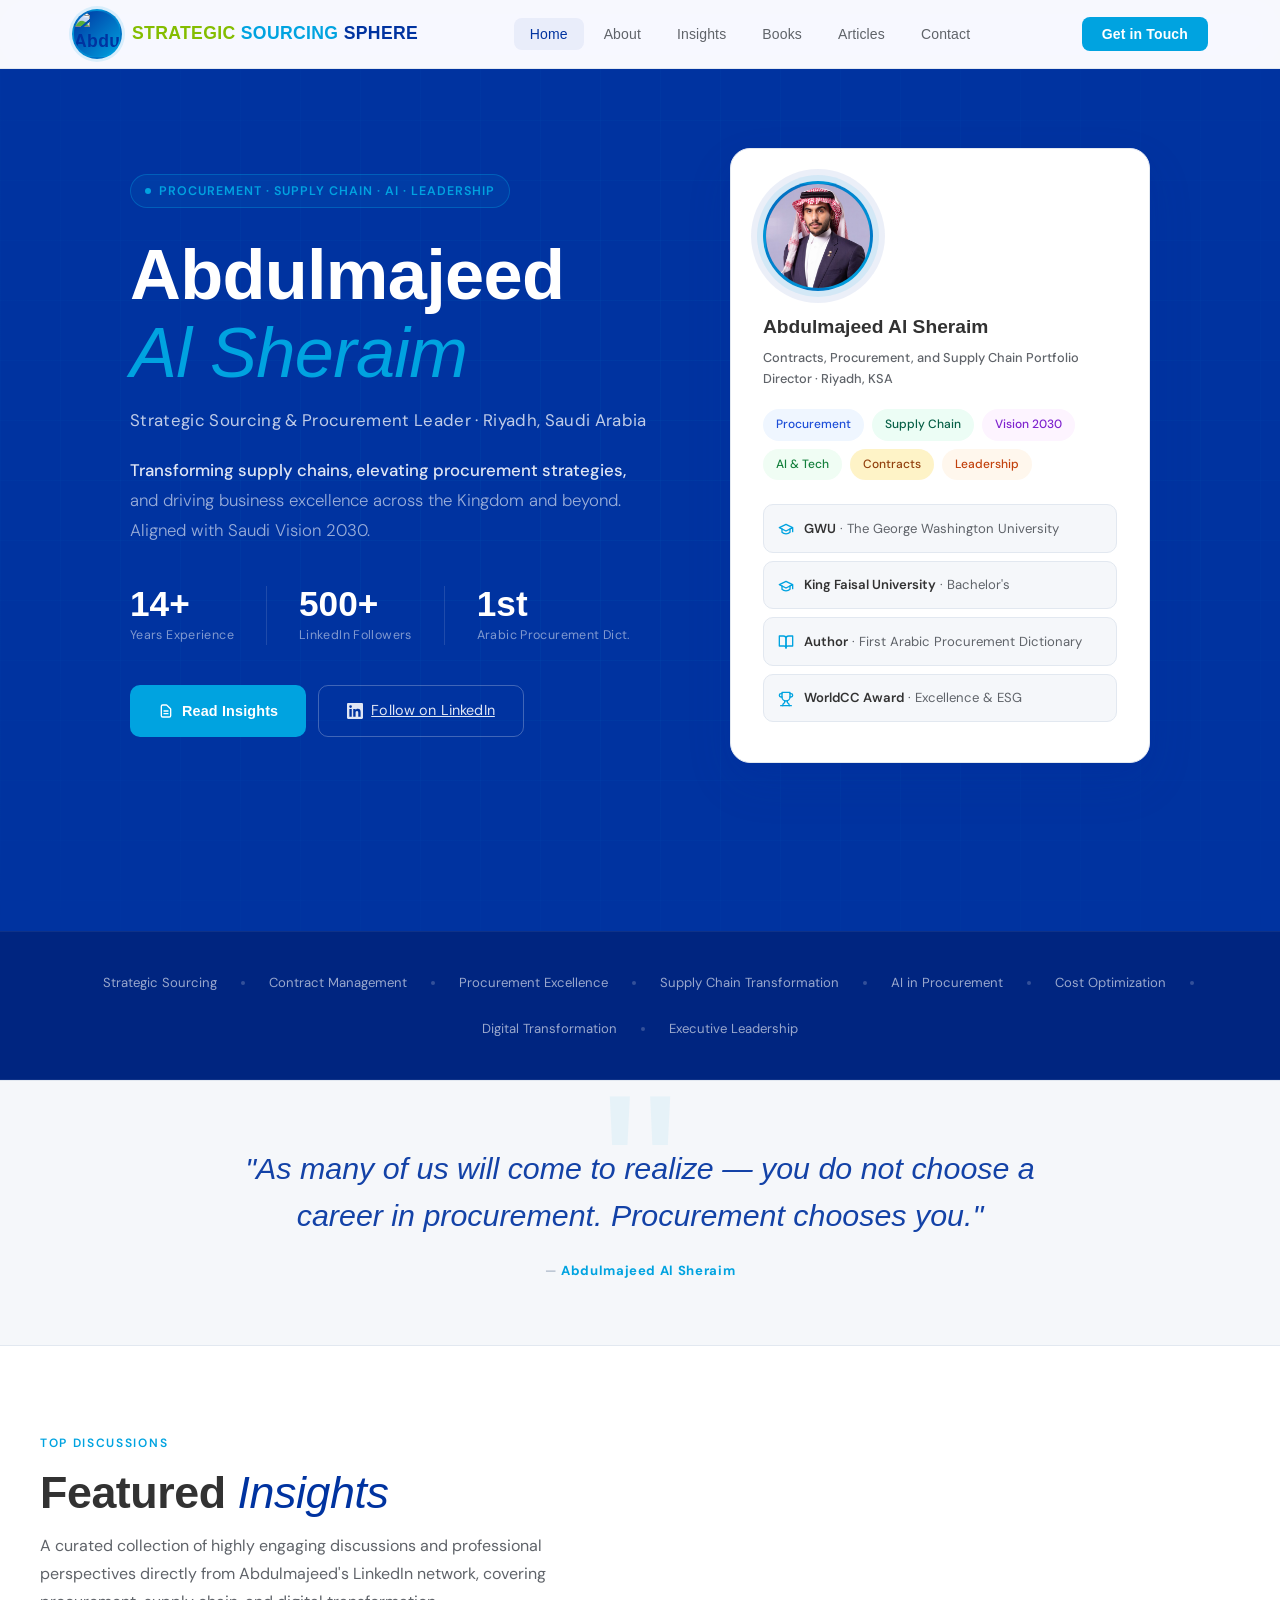
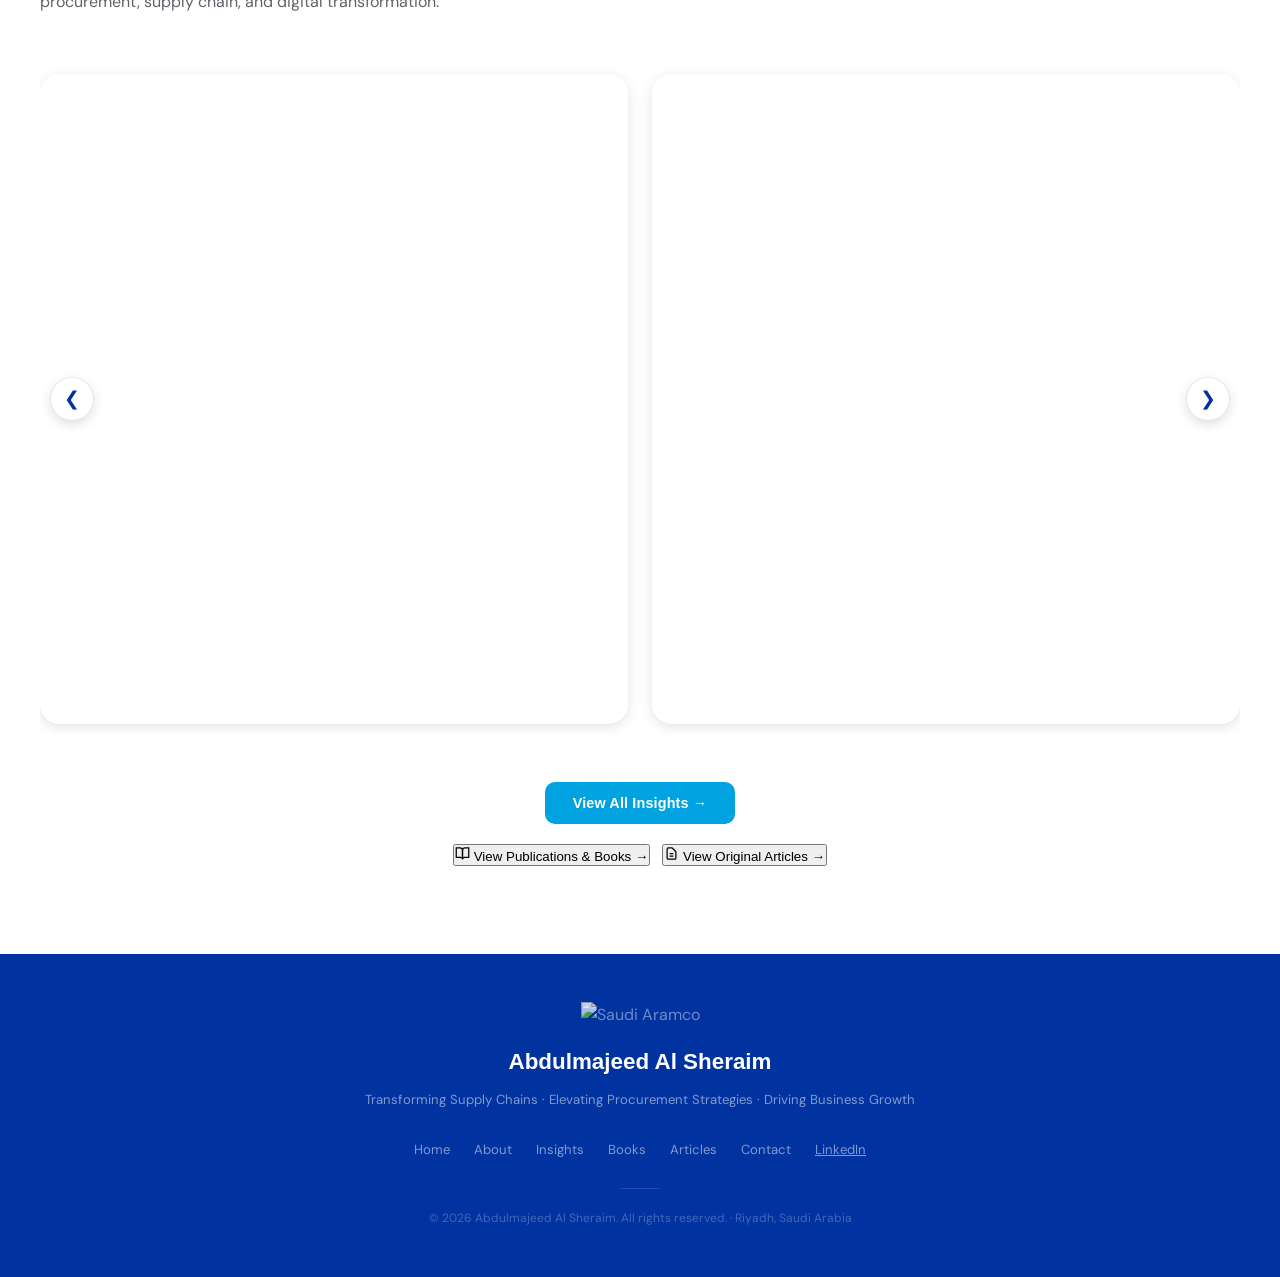
==== commit 587e88aa: "Update print statement from 'Hello' to 'Goodbye'" ====
--- a/SSS-Website/index.html
+++ b/SSS-Website/index.html
@@ -13,7 +13,7 @@
      • 'DM Sans' retained for body/UI copy (maps to Aramco's Segoe UI role).
      ═══════════════════════════════════════════════════════ -->
 <link rel="preconnect" href="https://fonts.googleapis.com">
-<link rel="icon" type="image/x-icon" href="./imgs/FAVICON.png">
+<link rel="icon" type="image/x-icon" href="./imgs/logo3.png">
 
 <link href="https://fonts.googleapis.com/css2?family=DM+Sans:ital,opsz,wght@0,9..40,300;0,9..40,400;0,9..40,500;0,9..40,600;1,9..40,300&display=swap" rel="stylesheet">
 <link rel="stylesheet" href="style.css">
@@ -31,15 +31,21 @@
   <div class="nav-inner">
     <a class="nav-logo" onclick="showPage('home')">
       <div class="nav-logo-mark">
-        <img src="./imgs/FAVICON3.png" alt="Abdulmajeed Al Sheraim – Logo">
-      </div>
-      strategic sourcing sphere
+        <img src="./imgs/logo1.png" alt="Abdulmajeed Al Sheraim – Logo">
+      </div>
+      <div class="nav-logo-text">
+        <span style="color: var(--aramco-green);">STRATEGIC</span>
+        <span style="color: var(--aramco-blue);">SOURCING</span>
+        <span style="color: var(--aramco-dark-blue);">SPHERE</span>
+      </div>
     </a>
     <div class="nav-links">
-      <button class="nav-link active" onclick="showPage('home')" id="nav-home">Home</button>
-      <button class="nav-link" onclick="showPage('about')" id="nav-about">About</button>
-      <button class="nav-link" onclick="showPage('insights')" id="nav-insights">Insights</button>
-      <button class="nav-link" onclick="showPage('contact')" id="nav-contact">Contact</button>
+      <button class="nav-link active" onclick="showPage('home')"    id="nav-home">Home</button>
+      <button class="nav-link" onclick="showPage('about')"          id="nav-about">About</button>
+      <button class="nav-link" onclick="showPage('insights')"       id="nav-insights">Insights</button>
+      <button class="nav-link" onclick="showPage('books')"          id="nav-books">Books</button>
+      <button class="nav-link" onclick="showPage('articles')"       id="nav-articles">Articles</button>
+      <button class="nav-link" onclick="showPage('contact')"        id="nav-contact">Contact</button>
     </div>
     <button class="nav-cta" onclick="showPage('contact')">Get in Touch</button>
     <button class="hamburger" onclick="toggleMobile()">
@@ -53,6 +59,8 @@
   <button class="mobile-link" onclick="showPage('home');toggleMobile()">Home</button>
   <button class="mobile-link" onclick="showPage('about');toggleMobile()">About</button>
   <button class="mobile-link" onclick="showPage('insights');toggleMobile()">Insights</button>
+  <button class="mobile-link" onclick="showPage('books');toggleMobile()">Books</button>
+  <button class="mobile-link" onclick="showPage('articles');toggleMobile()">Articles</button>
   <button class="mobile-link" onclick="showPage('contact');toggleMobile()">Contact</button>
 </div>
 
@@ -288,7 +296,18 @@
           View All Insights →
         </button>
       </div>
-    </div>
+
+      <!-- Quick-links to the new dedicated pages -->
+     <div style="display:flex;gap:12px;justify-content:center;margin-top:20px;flex-wrap:wrap;">
+        <button class="btn-outline-blue" onclick="showPage('books')">
+          <svg width="15" height="15" fill="none" viewBox="0 0 24 24" stroke="currentColor" stroke-width="2"><path d="M2 3h6a4 4 0 0 1 4 4v14a3 3 0 0 0-3-3H2z"/><path d="M22 3h-6a4 4 0 0 0-4 4v14a3 3 0 0 1 3-3h7z"/></svg>
+          View Publications &amp; Books →
+        </button>
+        <button class="btn-outline-blue" onclick="showPage('articles')">
+          <svg width="15" height="15" fill="none" viewBox="0 0 24 24" stroke="currentColor" stroke-width="2"><path d="M9 12h6m-6 4h6m2 5H7a2 2 0 01-2-2V5a2 2 0 012-2h5.586a1 1 0 01.707.293l5.414 5.414a1 1 0 01.293.707V19a2 2 0 01-2 2z"/></svg>
+          View Original Articles →
+        </button>
+      </div>
   </section>
 
 </div><!-- /page-home -->
@@ -477,33 +496,55 @@
 
   <section>
     <div class="section-inner">
-      <div class="insights-controls">
+
+      <!-- ── Search bar — filters LinkedIn posts on this page ── -->
+     <div class="insights-controls">
         <div class="search-bar">
           <svg fill="none" viewBox="0 0 24 24" stroke="currentColor"><path stroke-linecap="round" stroke-linejoin="round" stroke-width="2" d="M21 21l-6-6m2-5a7 7 0 11-14 0 7 7 0 0114 0z"/></svg>
           <input type="text" id="searchInput" placeholder="Search insights…" oninput="filterPosts()">
         </div>
-        <div class="filter-chips" id="filterChips">
-          <button class="filter-chip active" data-cat="All" onclick="setFilter(this,'All')">All</button>
-          <button class="filter-chip" data-cat="Procurement" onclick="setFilter(this,'Procurement')">Procurement</button>
-          <button class="filter-chip" data-cat="Leadership" onclick="setFilter(this,'Leadership')">Leadership</button>
-          <button class="filter-chip" data-cat="AI" onclick="setFilter(this,'AI')">AI & Tech</button>
-          <button class="filter-chip" data-cat="Supply Chain" onclick="setFilter(this,'Supply Chain')">Supply Chain</button>
-          <button class="filter-chip" data-cat="Vision 2030" onclick="setFilter(this,'Vision 2030')">Vision 2030</button>
-          <button class="filter-chip" data-cat="Contracts" onclick="setFilter(this,'Contracts')">Contracts</button>
-        </div>
-      </div>
-      <div class="insights-grid" id="insightsGrid"></div>
-
-      <div id="loadMoreContainer" class="load-more-container">
-        <button class="btn-primary load-more-btn" onclick="loadMoreInsights()">
-          Load More ↓
-        </button>
-      </div>
-
+        
+        <div class="filter-chips" id="insightFilterChips">
+          <button class="filter-chip active" onclick="setInsightFilter(this, 'All')">All</button>
+          <button class="filter-chip" data-cat="Procurement" onclick="setInsightFilter(this, 'Procurement')">Procurement</button>
+          <button class="filter-chip" data-cat="Supply Chain" onclick="setInsightFilter(this, 'Supply Chain')">Supply Chain</button>
+          <button class="filter-chip" data-cat="Contracts" onclick="setInsightFilter(this, 'Contracts')">Contracts</button>
+          <button class="filter-chip" data-cat="Leadership" onclick="setInsightFilter(this, 'Leadership')">Leadership</button>
+          <button class="filter-chip" data-cat="Vision 2030" onclick="setInsightFilter(this, 'Vision 2030')">Vision 2030</button>
+          <button class="filter-chip" data-cat="AI" onclick="setInsightFilter(this, 'AI')">AI & Tech</button>
+        </div>
+      </div>
+
+      <!-- ══════════════════════════════════════════════════
+           LATEST LINKEDIN POSTS
+           Populated by renderInsights() with posts that have
+           an embed URL (i.e. all non-Articles categories).
+      ══════════════════════════════════════════════════ -->
+      <div class="insights-subsection" id="linkedinSection">
+        <div class="insights-subsection-header">
+          <div class="insights-subsection-icon">
+            <svg width="20" height="20" viewBox="0 0 24 24" fill="currentColor"><path d="M20.447 20.452h-3.554v-5.569c0-1.328-.027-3.037-1.852-3.037-1.853 0-2.136 1.445-2.136 2.939v5.667H9.351V9h3.414v1.561h.046c.477-.9 1.637-1.85 3.37-1.85 3.601 0 4.267 2.37 4.267 5.455v6.286zM5.337 7.433a2.062 2.062 0 01-2.063-2.065 2.064 2.064 0 112.063 2.065zm1.782 13.019H3.555V9h3.564v11.452zM22.225 0H1.771C.792 0 0 .774 0 1.729v20.542C0 23.227.792 24 1.771 24h20.451C23.2 24 24 23.227 24 22.271V1.729C24 .774 23.2 0 22.222 0h.003z"/></svg>
+          </div>
+          <div>
+            <h2 class="insights-subsection-title">Latest LinkedIn Posts</h2>
+            <p class="insights-subsection-sub">Discussions and perspectives shared directly on LinkedIn — covering procurement, supply chain, AI, and leadership.</p>
+          </div>
+        </div>
+        <div class="insights-grid" id="linkedinGrid"></div>
+        <div id="linkedinNoResults" style="display:none;text-align:center;padding:40px 20px;color:var(--grey-mid);">
+          <div style="font-size:2rem;margin-bottom:10px;"><svg class="custom-svg-icon" viewBox="0 0 24 24"><circle cx="11" cy="11" r="8"/><path d="m21 21-4.3-4.3"/></svg></div>
+          <div style="font-size:0.95rem;font-weight:500;color:var(--text-secondary);">No LinkedIn posts match your search.</div>
+        </div>
+        <div id="linkedinLoadMoreContainer" class="load-more-container" style="display:none;">
+          <button class="btn-primary load-more-btn" onclick="loadMoreLinkedin()">Load More Posts ↓</button>
+        </div>
+      </div>
+
+      <!-- Fallback shown when LinkedIn grid is empty -->
       <div id="noResults" style="display:none;text-align:center;padding:60px 20px;color:var(--grey-mid);">
         <div style="font-size:2.5rem;margin-bottom:12px;color:var(--grey-mid);"><svg class="custom-svg-icon" viewBox="0 0 24 24"><circle cx="11" cy="11" r="8"/><path d="m21 21-4.3-4.3"/></svg></div>
         <div style="font-size:1rem;font-weight:500;color:var(--text-secondary);">No insights found</div>
-        <div style="font-size:0.875rem;margin-top:6px;">Try adjusting your search or filter.</div>
+        <div style="font-size:0.875rem;margin-top:6px;">Try adjusting your search term.</div>
       </div>
     </div>
   </section>
@@ -638,21 +679,363 @@
 </div><!-- /page-contact -->
 
 <!-- ═══════════════════════════════════════════════════════
+     BOOKS PAGE  (#page-books)
+     Routing: showPage('books') → id="nav-books"
+     Pattern: identical hero-banner style to About / Insights pages.
+     Content: the publications-section extracted from page-home.
+═══════════════════════════════════════════════════════ -->
+<div id="page-books" class="page">
+
+  <!-- Spacer — same 68 px as all inner pages so content clears the fixed nav -->
+  <div style="height:68px;background:var(--navy);"></div>
+
+  <!-- ── Hero Banner — Aramco Deep Blue (matches About / Insights) ── -->
+  <section style="background:var(--navy);padding:64px 32px 88px;">
+    <div class="section-inner">
+      <p class="section-eyebrow" style="color:var(--aramco-blue);">Written Work</p>
+      <h1 class="section-title" style="color:white;font-size:clamp(2.4rem,4vw,3.6rem);font-family:'Trebuchet MS',Trebuchet,sans-serif;">
+        Publications <em style="color:var(--aramco-blue);font-style:italic;">&amp; Books</em>
+      </h1>
+      <p class="section-sub" style="color:rgba(255,255,255,0.6);max-width:640px;">
+        Pioneering reference works in Arabic-language procurement, supply chain, and strategic sourcing — designed to elevate professional standards across the Kingdom and beyond.
+      </p>
+    </div>
+  </section>
+
+  <!-- ── Publications Grid ─────────────────────────────────────────
+       HOW TO ADD A REAL BOOK:
+         1. Drop the book cover image into ./imgs/
+         2. Replace src="./imgs/PLACEHOLDER_BOOK_N.jpg" with your filename
+         3. Update the <h3> title, <p> description, year and category badge
+         4. Set the href="#" on both buttons to the actual PDF paths:
+              Read Online  → href="./pdfs/YOUR_BOOK_FILENAME.pdf"  target="_blank"
+              Download PDF → href="./pdfs/YOUR_BOOK_FILENAME.pdf"  download
+         5. Duplicate or remove a <div class="book-card"> block to match
+            the number of publications you have.
+  ──────────────────────────────────────────────────────────────── -->
+  <section class="publications-section">
+    <div class="section-inner">
+
+      <!-- ── Publications Subsection Header — matches Insights page layout ── -->
+      <div class="insights-subsection-header">
+        <div class="insights-subsection-icon">
+          <svg width="20" height="20" fill="none" viewBox="0 0 24 24" stroke="currentColor" stroke-width="2">
+            <path stroke-linecap="round" stroke-linejoin="round" d="M2 3h6a4 4 0 0 1 4 4v14a3 3 0 0 0-3-3H2z"/>
+            <path stroke-linecap="round" stroke-linejoin="round" d="M22 3h-6a4 4 0 0 0-4 4v14a3 3 0 0 1 3-3h7z"/>
+          </svg>
+        </div>
+        <div>
+          <h2 class="insights-subsection-title">Featured Publications &amp; Books</h2>
+          <p class="insights-subsection-sub">In-depth reference books, academic research, and comprehensive guides shaping the future of procurement and supply chain management.</p>
+        </div>
+      </div>
+
+      <div class="publications-grid">
+
+        <!-- ── BOOK CARD 1 ──────────────────────────────────── -->
+        <div class="book-card reveal">
+          <div class="book-cover">
+            <img src="./imgs/book1.png"
+                 alt="First-Time-Right Procurement: Substitution of the Paradox Purchasing Savings through First-Time-Right Procurement (FTRP)."
+                 onerror="this.parentElement.classList.add('book-cover--fallback')">
+            <div class="book-cover-overlay">
+              <span class="book-cover-icon">
+                <svg class="custom-svg-icon" viewBox="0 0 24 24"><path d="M2 3h6a4 4 0 0 1 4 4v14a3 3 0 0 0-3-3H2z"/><path d="M22 3h-6a4 4 0 0 0-4 4v14a3 3 0 0 1 3-3h7z"/></svg>
+              </span>
+            </div>
+          </div>
+          <div class="book-info">
+            <div class="book-meta-row">
+              <span class="book-badge">2015</span>
+              <span class="book-badge book-badge--green">Research / Dissertation</span>
+            </div>
+            <h3 class="book-title">First-Time-Right Procurement: Substitution of the Paradox Purchasing Savings through First-Time-Right Procurement (FTRP).</h3>
+            <p class="book-desc">This research explores how traditional monetary purchasing savings can negatively impact a company's long-term success and proposes a new, quantifiable method based on the "First-Time-Right" principle to measure procurement performance through process quality and time rather than just cost reduction.</p>
+            <div class="book-actions">
+              <a href="./pdfs/First-Time-Right Procurement_ Substitution of the Paradox Purchasing Savings through First-Time-Right Procurement (FTRP) ( PDFDrive ).pdf" class="book-btn book-btn--primary" target="_blank">
+                <svg class="custom-svg-icon" viewBox="0 0 24 24"><path d="M2 3h6a4 4 0 0 1 4 4v14a3 3 0 0 0-3-3H2z"/><path d="M22 3h-6a4 4 0 0 0-4 4v14a3 3 0 0 1 3-3h7z"/></svg>
+                Read Online
+              </a>
+              <a href="./pdfs/First-Time-Right Procurement_ Substitution of the Paradox Purchasing Savings through First-Time-Right Procurement (FTRP) ( PDFDrive ).pdf" class="book-btn book-btn--outline" download>
+                <svg class="custom-svg-icon" viewBox="0 0 24 24"><path d="M21 15v4a2 2 0 0 1-2 2H5a2 2 0 0 1-2-2v-4"/><polyline points="7 10 12 15 17 10"/><line x1="12" y1="15" x2="12" y2="3"/></svg>
+                Download PDF
+              </a>
+            </div>
+          </div>
+        </div>
+
+        <!-- ── BOOK CARD 2 ─────────────────────────────-->
+        <div class="book-card reveal">
+          <div class="book-cover">
+            <img src="./imgs/book2.png"
+                 alt="Procurement Guide and Checklist for Digital Identification Systems."
+                 onerror="this.parentElement.classList.add('book-cover--fallback')">
+            <div class="book-cover-overlay">
+              <span class="book-cover-icon">
+                <svg class="custom-svg-icon" viewBox="0 0 24 24"><path d="M2 3h6a4 4 0 0 1 4 4v14a3 3 0 0 0-3-3H2z"/><path d="M22 3h-6a4 4 0 0 0-4 4v14a3 3 0 0 1 3-3h7z"/></svg>
+              </span>
+            </div>
+          </div>
+          <div class="book-info">
+            <div class="book-meta-row">
+              <span class="book-badge">2019</span>
+              <span class="book-badge book-badge--green">Guide / Checklist</span>
+            </div>
+            <h3 class="book-title">Procurement Guide and Checklist for Digital Identification Systems.</h3>
+            <p class="book-desc">This guide is designed to assist governments, multilateral institutions, and consultants in systematically assessing their procurement needs and executing the procurement processes for digital identification systems. It provides comprehensive checklists, best practices, and strategic advice to help develop robust requests for proposals (RFPs) and mitigate common risks such as vendor and technology lock-in.</p>
+            <div class="book-actions">
+              <a href="./pdfs/Procurement-Guide-And-Checklist-For-Digital-Identification-Systems.pdf" class="book-btn book-btn--primary" target="_blank">
+                <svg class="custom-svg-icon" viewBox="0 0 24 24"><path d="M2 3h6a4 4 0 0 1 4 4v14a3 3 0 0 0-3-3H2z"/><path d="M22 3h-6a4 4 0 0 0-4 4v14a3 3 0 0 1 3-3h7z"/></svg>
+                Read Online
+              </a>
+              <a href="./pdfs/Procurement-Guide-And-Checklist-For-Digital-Identification-Systems.pdf" class="book-btn book-btn--outline" download>
+                <svg class="custom-svg-icon" viewBox="0 0 24 24"><path d="M21 15v4a2 2 0 0 1-2 2H5a2 2 0 0 1-2-2v-4"/><polyline points="7 10 12 15 17 10"/><line x1="12" y1="15" x2="12" y2="3"/></svg>
+                Download PDF
+              </a>
+            </div>
+          </div>
+        </div>
+
+        <!-- ── BOOK CARD 3 ────────────────────────────────── -->
+        <div class="book-card reveal">
+          <div class="book-cover">
+            <img src="./imgs/book3.png"
+                 alt="The Strategic Procurement Practice Guide: Know-how, Tools and Techniques for Global Buyers"
+                 onerror="this.parentElement.classList.add('book-cover--fallback')">
+            <div class="book-cover-overlay">
+              <span class="book-cover-icon">
+                <svg class="custom-svg-icon" viewBox="0 0 24 24"><path d="M2 3h6a4 4 0 0 1 4 4v14a3 3 0 0 0-3-3H2z"/><path d="M22 3h-6a4 4 0 0 0-4 4v14a3 3 0 0 1 3-3h7z"/></svg>
+              </span>
+            </div>
+          </div>
+          <div class="book-info">
+            <div class="book-meta-row">
+              <span class="book-badge">2017</span>
+              <span class="book-badge book-badge--green">Guide / Reference</span>
+            </div>
+            <h3 class="book-title">The Strategic Procurement Practice Guide: Know-how, Tools and Techniques for Global Buyers</h3>
+            <p class="book-desc">This guide couples basic scientific knowledge with tried-and-tested purchasing techniques to help procurement professionals optimize supply chains. It serves as a practical tool covering global sourcing, supplier management, and purchasing negotiations for both beginners and experienced global buyers.</p>
+            <div class="book-actions">
+              <a href="./pdfs/The Strategic Procurement Practice Guide_ Know-how, Tools and Techniques for Global Buyers ( PDFDrive ).pdf" class="book-btn book-btn--primary" target="_blank">
+                <svg class="custom-svg-icon" viewBox="0 0 24 24"><path d="M2 3h6a4 4 0 0 1 4 4v14a3 3 0 0 0-3-3H2z"/><path d="M22 3h-6a4 4 0 0 0-4 4v14a3 3 0 0 1 3-3h7z"/></svg>
+                Read Online
+              </a>
+              <a href="./pdfs/The Strategic Procurement Practice Guide_ Know-how, Tools and Techniques for Global Buyers ( PDFDrive ).pdf" class="book-btn book-btn--outline" download>
+                <svg class="custom-svg-icon" viewBox="0 0 24 24"><path d="M21 15v4a2 2 0 0 1-2 2H5a2 2 0 0 1-2-2v-4"/><polyline points="7 10 12 15 17 10"/><line x1="12" y1="15" x2="12" y2="3"/></svg>
+                Download PDF
+              </a>
+            </div>
+          </div>
+        </div>
+
+         <!-- ── BOOK CARD 4 ──────────────────────────────────── -->
+        <div class="book-card reveal">
+          <div class="book-cover">
+            <img src="./imgs/book4.png"
+                 alt="Procurement Unveiled from Core Concepts to Advanced Strategies: Leaders Reference Book"
+                 onerror="this.parentElement.classList.add('book-cover--fallback')">
+            <div class="book-cover-overlay">
+              <span class="book-cover-icon">
+                <svg class="custom-svg-icon" viewBox="0 0 24 24"><path d="M2 3h6a4 4 0 0 1 4 4v14a3 3 0 0 0-3-3H2z"/><path d="M22 3h-6a4 4 0 0 0-4 4v14a3 3 0 0 1 3-3h7z"/></svg>
+              </span>
+            </div>
+          </div>
+          <div class="book-info">
+            <div class="book-meta-row">
+              <span class="book-badge">2023</span>
+              <span class="book-badge book-badge--green">Reference Book / Business Guide</span>
+            </div>
+            <h3 class="book-title">Procurement Unveiled from Core Concepts to Advanced Strategies: Leaders Reference Book</h3>
+            <p class="book-desc">Drawing on the author's extensive industry experience, this reference book explores the complexities of procurement to equip leaders with advanced strategies and practical wisdom. It provides insights into innovative, cost-effective purchasing and leadership skills designed to align operations with overarching organizational goals.</p>
+            <div class="book-actions">
+              <a href="./pdfs/Procurement Unveiled from Core Concepts to Advanced Strategies Leaders Reference Book.pdf" class="book-btn book-btn--primary" target="_blank">
+                <svg class="custom-svg-icon" viewBox="0 0 24 24"><path d="M2 3h6a4 4 0 0 1 4 4v14a3 3 0 0 0-3-3H2z"/><path d="M22 3h-6a4 4 0 0 0-4 4v14a3 3 0 0 1 3-3h7z"/></svg>
+                Read Online
+              </a>
+              <a href="./pdfs/Procurement Unveiled from Core Concepts to Advanced Strategies Leaders Reference Book.pdf" class="book-btn book-btn--outline" download>
+                <svg class="custom-svg-icon" viewBox="0 0 24 24"><path d="M21 15v4a2 2 0 0 1-2 2H5a2 2 0 0 1-2-2v-4"/><polyline points="7 10 12 15 17 10"/><line x1="12" y1="15" x2="12" y2="3"/></svg>
+                Download PDF
+              </a>
+            </div>
+          </div>
+        </div>
+          <!-- ── BOOK CARD 5 ──────────────────────────────────── -->
+        <div class="book-card reveal">
+          <div class="book-cover">
+            <img src="./imgs/book5.png"
+                 alt="صياغة العقود: المبادئ الأساسية"
+                 onerror="this.parentElement.classList.add('book-cover--fallback')">
+            <div class="book-cover-overlay">
+              <span class="book-cover-icon">
+                <svg class="custom-svg-icon" viewBox="0 0 24 24"><path d="M2 3h6a4 4 0 0 1 4 4v14a3 3 0 0 0-3-3H2z"/><path d="M22 3h-6a4 4 0 0 0-4 4v14a3 3 0 0 1 3-3h7z"/></svg>
+              </span>
+            </div>
+          </div>
+          <div class="book-info">
+            <div class="book-meta-row">
+              <span class="book-badge book-badge--green">Guide / Manual</span>
+            </div>
+            <h3 class="book-title">صياغة العقود: المبادئ الأساسية</h3>
+            <p class="book-desc">يقدم هذا الدليل للقراء المبادئ الأساسية لصياغة العقود، موفراً نظرة عامة نظرية للمقاربات القانونية واللغوية، بالإضافة إلى رؤى عملية حول العقود الدولية. كما يقدم نصائح شاملة حول هيكلة الاتفاقيات الفعالة، وتوزيع المخاطر، وفهم الأنواع المختلفة للعقود لضمان الوضوح وتجنب النزاعات القانونية في المستقبل.</p>
+            <div class="book-actions">
+              <a href="./pdfs/المبادئ الأساسية لصياغة العقود.pdf" class="book-btn book-btn--primary" target="_blank">
+                <svg class="custom-svg-icon" viewBox="0 0 24 24"><path d="M2 3h6a4 4 0 0 1 4 4v14a3 3 0 0 0-3-3H2z"/><path d="M22 3h-6a4 4 0 0 0-4 4v14a3 3 0 0 1 3-3h7z"/></svg>
+                Read Online
+              </a>
+              <a href="./pdfs/المبادئ الأساسية لصياغة العقود.pdf" class="book-btn book-btn--outline" download>
+                <svg class="custom-svg-icon" viewBox="0 0 24 24"><path d="M21 15v4a2 2 0 0 1-2 2H5a2 2 0 0 1-2-2v-4"/><polyline points="7 10 12 15 17 10"/><line x1="12" y1="15" x2="12" y2="3"/></svg>
+                Download PDF
+              </a>
+            </div>
+          </div>
+        </div>
+        <!-- ── BOOK CARD 6 ──────────────────────────────────── -->
+        <div class="book-card reveal">
+          <div class="book-cover">
+            <img src="./imgs/book6.png"
+                 alt="قوانين الغامدي: الفيزياء الخفية للمشتريات وإدارتها"
+                 onerror="this.parentElement.classList.add('book-cover--fallback')">
+            <div class="book-cover-overlay">
+              <span class="book-cover-icon">
+                <svg class="custom-svg-icon" viewBox="0 0 24 24"><path d="M2 3h6a4 4 0 0 1 4 4v14a3 3 0 0 0-3-3H2z"/><path d="M22 3h-6a4 4 0 0 0-4 4v14a3 3 0 0 1 3-3h7z"/></svg>
+              </span>
+            </div>
+          </div>
+          <div class="book-info">
+            <div class="book-meta-row">
+              <span class="book-badge book-badge--green">Business Reference / Management Guide</span>
+            </div>
+            <h3 class="book-title">قوانين الغامدي: الفيزياء الخفية للمشتريات وإدارتها</h3>
+            <p class="book-desc">استناداً إلى الخبرة العملية الواسعة للمؤلف، يستعرض هذا الكتاب 70 مبدأً كونياً لبناء سياسات أذكى، وفرق أقوى، وأنظمة أكثر استدامة في مجال المشتريات وإدارة سلاسل الإمداد. كما يُعد بمثابة خارطة طريق واقعية لفهم الديناميكيات الخفية للعقود الناجحة والتحولات الرقمية، مع التأكيد على أن القيادة الفعالة تنبع من فهم السلوك البشري وأنماط السوق بدلاً من المفاهيم النظرية.</p>
+            <div class="book-actions">
+              <a href="./pdfs/قانون الغامدي.pdf" class="book-btn book-btn--primary" target="_blank">
+                <svg class="custom-svg-icon" viewBox="0 0 24 24"><path d="M2 3h6a4 4 0 0 1 4 4v14a3 3 0 0 0-3-3H2z"/><path d="M22 3h-6a4 4 0 0 0-4 4v14a3 3 0 0 1 3-3h7z"/></svg>
+                Read Online
+              </a>
+              <a href="./pdfs/قانون الغامدي.pdf" class="book-btn book-btn--outline" download>
+                <svg class="custom-svg-icon" viewBox="0 0 24 24"><path d="M21 15v4a2 2 0 0 1-2 2H5a2 2 0 0 1-2-2v-4"/><polyline points="7 10 12 15 17 10"/><line x1="12" y1="15" x2="12" y2="3"/></svg>
+                Download PDF
+              </a>
+            </div>
+          </div>
+        </div>
+        <!-- ── BOOK CARD 7 ──────────────────────────────────── -->
+        <div class="book-card reveal">
+          <div class="book-cover">
+            <img src="./imgs/book7.png"
+                 alt="The Procurement and Supply Manager's Desk Reference"
+                 onerror="this.parentElement.classList.add('book-cover--fallback')">
+            <div class="book-cover-overlay">
+              <span class="book-cover-icon">
+                <svg class="custom-svg-icon" viewBox="0 0 24 24"><path d="M2 3h6a4 4 0 0 1 4 4v14a3 3 0 0 0-3-3H2z"/><path d="M22 3h-6a4 4 0 0 0-4 4v14a3 3 0 0 1 3-3h7z"/></svg>
+              </span>
+            </div>
+          </div>
+          <div class="book-info">
+            <div class="book-meta-row">
+               <span class="book-badge">2007</span>
+              <span class="book-badge book-badge--green">Reference / Guide</span>
+            </div>
+            <h3 class="book-title">The Procurement and Supply Manager's Desk Reference</h3>
+            <p class="book-desc">This comprehensive desk reference serves as an essential road map for supply managers, detailing all aspects of the procurement and sourcing functions. It provides practical tools such as step-by-step guides, checklists, and customizable forms to help professionals select suppliers, measure performance, and optimize their organization's supply chain.</p>
+            <div class="book-actions">
+              <a href="./pdfs/The Procurement and Supply Manager Desk Reference.docx.pdf" class="book-btn book-btn--primary" target="_blank">
+                <svg class="custom-svg-icon" viewBox="0 0 24 24"><path d="M2 3h6a4 4 0 0 1 4 4v14a3 3 0 0 0-3-3H2z"/><path d="M22 3h-6a4 4 0 0 0-4 4v14a3 3 0 0 1 3-3h7z"/></svg>
+                Read Online
+              </a>
+              <a href="./pdfs/The Procurement and Supply Manager Desk Reference.docx.pdf" class="book-btn book-btn--outline" download>
+                <svg class="custom-svg-icon" viewBox="0 0 24 24"><path d="M21 15v4a2 2 0 0 1-2 2H5a2 2 0 0 1-2-2v-4"/><polyline points="7 10 12 15 17 10"/><line x1="12" y1="15" x2="12" y2="3"/></svg>
+                Download PDF
+              </a>
+            </div>
+          </div>
+        </div>
+
+      </div><!-- /publications-grid -->
+    </div>
+  </section>
+
+</div><!-- /page-books -->
+
+<!-- ═══════════════════════════════════════════════════════
+     ARTICLES PAGE  (#page-articles)
+     Routing: showPage('articles') → id="nav-articles"
+     Pattern: identical hero-banner style to About / Insights / Books pages.
+     Content: the articlesSection moved from #page-insights.
+═══════════════════════════════════════════════════════ -->
+<div id="page-articles" class="page">
+
+  <!-- Spacer — same 68 px as all inner pages -->
+  <div style="height:68px;background:var(--navy);"></div>
+
+  <!-- ── Hero Banner — Aramco Deep Blue ── -->
+  <section style="background:var(--navy);padding:64px 32px 88px;">
+    <div class="section-inner">
+      <p class="section-eyebrow" style="color:var(--aramco-blue);">Written Perspectives</p>
+      <h1 class="section-title" style="color:white;font-size:clamp(2.4rem,4vw,3.6rem);font-family:'Trebuchet MS',Trebuchet,sans-serif;">
+        Original Articles <em style="color:var(--aramco-blue);font-style:italic;">&amp; Guides</em>
+      </h1>
+      <p class="section-sub" style="color:rgba(255,255,255,0.6);max-width:640px;">
+        Comprehensive guides, strategic frameworks, and exclusive insights on procurement excellence — authored directly by Abdulmajeed Al Sheraim.
+      </p>
+    </div>
+  </section>
+
+  <section>
+    <div class="section-inner">
+
+      <!-- ── Articles search bar ── -->
+      <div class="insights-controls">
+        <div class="search-bar">
+          <svg fill="none" viewBox="0 0 24 24" stroke="currentColor"><path stroke-linecap="round" stroke-linejoin="round" stroke-width="2" d="M21 21l-6-6m2-5a7 7 0 11-14 0 7 7 0 0114 0z"/></svg>
+          <input type="text" id="articlesSearchInput" placeholder="Search articles…" oninput="filterArticles()">
+        </div>
+      </div>
+
+      <!-- ══════════════════════════════════════════════════
+           ARTICLES GRID — populated by renderInsights() with
+           posts whose category is exactly 'Articles'.
+      ══════════════════════════════════════════════════ -->
+      <div class="insights-subsection" id="articlesSection">
+        <div class="insights-subsection-header">
+          <div class="insights-subsection-icon">
+            <svg width="20" height="20" fill="none" viewBox="0 0 24 24" stroke="currentColor" stroke-width="2"><path stroke-linecap="round" stroke-linejoin="round" d="M9 12h6m-6 4h6m2 5H7a2 2 0 01-2-2V5a2 2 0 012-2h5.586a1 1 0 01.707.293l5.414 5.414a1 1 0 01.293.707V19a2 2 0 01-2 2z"/></svg>
+          </div>
+          <div>
+            <h2 class="insights-subsection-title">Original Articles &amp; Guides</h2>
+            <p class="insights-subsection-sub">Comprehensive guides, strategic frameworks, and exclusive insights on procurement excellence.</p>
+          </div>
+        </div>
+        <div class="insights-grid" id="articlesGrid"></div>
+        <div id="articlesNoResults" style="display:none;text-align:center;padding:40px 20px;color:var(--grey-mid);">
+          <div style="font-size:2rem;margin-bottom:10px;"><svg class="custom-svg-icon" viewBox="0 0 24 24"><circle cx="11" cy="11" r="8"/><path d="m21 21-4.3-4.3"/></svg></div>
+          <div style="font-size:0.95rem;font-weight:500;color:var(--text-secondary);">No articles match your search.</div>
+        </div>
+        <div id="articlesLoadMoreContainer" class="load-more-container" style="display:none;">
+          <button class="btn-primary load-more-btn" onclick="loadMoreArticles()">Load More Articles ↓</button>
+        </div>
+      </div>
+
+    </div>
+  </section>
+
+</div><!-- /page-articles -->
+
+<!-- ═══════════════════════════════════════════════════════
      FOOTER — Aramco Deep Blue (#0033A0)
      Footer name font: Trebuchet MS — Cormorant Garamond removed
 ═══════════════════════════════════════════════════════ -->
 <footer>
   <div class="footer-inner">
-    <!-- ↓ FOOTER LOGO / WORDMARK (OPTIONAL)
-         If you want to add the official Aramco or SS-Sphere logo above the name:
-         <img src="./imgs/INSERT_FOOTER_LOGO_HERE.png" alt="Saudi Aramco" style="height:40px;margin-bottom:16px;opacity:0.85;"> -->
-         <img src="./imgs/FAVICON3.png" alt="Saudi Aramco" style="height:40px;margin-bottom:16px;opacity:0.85;">
+         <img src="./imgs/logo2.png" alt="Saudi Aramco" style="height:40px;margin-bottom:16px;opacity:0.85;">
     <div class="footer-name">Abdulmajeed Al Sheraim</div>
     <div class="footer-tagline">Transforming Supply Chains · Elevating Procurement Strategies · Driving Business Growth</div>
     <div class="footer-links">
       <span class="footer-link" onclick="showPage('home')">Home</span>
       <span class="footer-link" onclick="showPage('about')">About</span>
       <span class="footer-link" onclick="showPage('insights')">Insights</span>
+      <span class="footer-link" onclick="showPage('books')">Books</span>
+      <span class="footer-link" onclick="showPage('articles')">Articles</span>
       <span class="footer-link" onclick="showPage('contact')">Contact</span>
       <a class="footer-link" href="https://www.linkedin.com/in/abdulmajeed-alsheraim/" target="_blank">LinkedIn</a>
     </div>
@@ -671,16 +1054,20 @@
     <div class="modal-header">
       <button class="modal-close" onclick="closeModal()">✕</button>
       <div id="modalCat"></div>
-      <h2 id="modalTitle" style="font-size:1.2rem;font-weight:600;color:var(--text-primary);margin-top:12px;line-height:1.5;padding-right:40px;"></h2>
-      <div style="display:flex;align-items:center;gap:12px;margin-top:14px;">
-        <!-- Modal avatar — Aramco Blue gradient (matches .insight-avatar CSS) -->
-        <div class="insight-avatar">
-          <img src="./imgs/1742757129322.jpeg" alt="Abdulmajeed Al Sheraim">
-        </div>
-        <div>
-          <div style="font-size:0.85rem;font-weight:500;">Abdulmajeed Al Sheraim</div>
-          <div id="modalDate" style="font-size:0.75rem;color:var(--grey-mid);"></div>
-        </div>
+      <h2 id="modalTitle" dir="auto" style="font-size:1.2rem;font-weight:600;color:var(--text-primary);margin-top:12px;line-height:1.5;padding-right:40px;"></h2>
+      
+      <div style="display:flex;align-items:center;justify-content:space-between;margin-top:14px;flex-wrap:wrap;gap:12px;">
+        <div style="display:flex;align-items:center;gap:12px;">
+          <div class="insight-avatar">
+            <img src="./imgs/1742757129322.jpeg" alt="Abdulmajeed Al Sheraim">
+          </div>
+          <div>
+            <div style="font-size:0.85rem;font-weight:500;">Abdulmajeed Al Sheraim</div>
+            <div id="modalDate" style="font-size:0.75rem;color:var(--grey-mid);"></div>
+          </div>
+        </div>
+        
+        <div id="modalTopAction"></div>
       </div>
     </div>
     <div class="modal-body" id="modalBody" style="padding: 0; background: #f3f2ef;"></div>
--- a/SSS-Website/style.css
+++ b/SSS-Website/style.css
@@ -258,12 +258,14 @@
 
 /* ── Hero Card — crisp border, flat Aramco corporate style ── */
 .hero-card {
-  background: rgba(255,255,255,0.05); border-radius: var(--radius-lg);
-  border: 1px solid rgba(255,255,255,0.12);
-  -webkit-backdrop-filter: blur(12px);
-  backdrop-filter: blur(12px);
+  background: var(--white);
+  border-radius: var(--radius-lg);
+  border: 1px solid var(--grey-light);
   padding: 32px;
+  box-shadow: var(--shadow-lg); /* Elegant deep shadow */
   animation: slideUp 0.7s 0.3s ease both;
+  display: flex;
+  flex-direction: column;
 }
 
 /* Hero Avatar — Aramco Blue border, no gold */
@@ -284,16 +286,42 @@
 /* Hero card text — Trebuchet MS for name */
 .hero-card-name {
   font-family: 'Trebuchet MS', Trebuchet, sans-serif;
-  font-size: 1.2rem; font-weight: 700; color: white; margin-bottom: 4px;
-}
-.hero-card-title { font-size: 0.8rem; color: rgba(255,255,255,0.55); margin-bottom: 20px; }
-.hero-card-tags { display: flex; flex-wrap: wrap; gap: 8px; margin-bottom: 24px; }
+  font-size: 1.2rem;
+  font-weight: 700;
+  color: var(--text-primary); /* #323232 */
+  margin-bottom: 4px;
+}
+
+.hero-card-title {
+  font-size: 0.8rem;
+  font-weight: 500;
+  color: var(--text-secondary); /* #5F6369 */
+  margin-bottom: 20px;
+}
+
+/* Tags — Adjusted for readability on white */
+.hero-card-tags { 
+  display: flex; 
+  flex-wrap: wrap; 
+  gap: 8px; 
+  margin-bottom: 24px; 
+}
+
 .tag {
-  padding: 5px 12px; border-radius: 100px; font-size: 0.75rem;
-  background: rgba(0,163,224,0.14); color: var(--aramco-blue);
-  border: 1px solid rgba(0,163,224,0.25); font-weight: 400; transition: var(--transition);
-}
-.tag:hover { background: rgba(0,163,224,0.24); transform: translateY(-1px); }
+  padding: 5px 12px; 
+  border-radius: 100px; 
+  font-size: 0.75rem;
+  font-weight: 500; /* Bumped up weight slightly for readability */
+  background: rgba(0,163,224,0.08); /* Light Aramco Blue tint */
+  color: var(--aramco-dark-blue); /* Dark coloured text */
+  border: 1px solid rgba(0,163,224,0.15); 
+  transition: var(--transition);
+}
+
+.tag:hover { 
+  background: rgba(0,163,224,0.15); 
+  transform: translateY(-1px); 
+}
 /* Removed .tag.gold — replaced with Aramco Green accent */
 .tag.green { background: rgba(132,189,0,0.12); color: var(--aramco-green); border-color: rgba(132,189,0,0.25); }
 .hero-tag {
@@ -308,14 +336,38 @@
   box-shadow: 0 4px 12px rgba(0,163,224,0.3);
 }
 .hero-card-stat {
-  display: flex; align-items: center; gap: 10px;
-  padding: 10px 14px; border-radius: 10px;
-  background: rgba(255,255,255,0.05); margin-bottom: 8px; transition: var(--transition);
-}
-.hero-card-stat:hover { background: rgba(0,163,224,0.1); transform: translateX(4px); }
-.hero-card-stat-icon { font-size: 1rem; }
-.hero-card-stat-text { font-size: 0.82rem; color: rgba(255,255,255,0.6); }
-.hero-card-stat-text strong { color: rgba(255,255,255,0.88); }
+  display: flex; 
+  align-items: center; 
+  gap: 10px;
+  padding: 10px 14px; 
+  border-radius: 10px;
+  background: var(--off-white); /* Subtle light grey/blue instead of translucent white */
+  border: 1px solid var(--grey-light);
+  margin-bottom: 8px; 
+  transition: var(--transition);
+}
+
+.hero-card-stat:hover { 
+  background: var(--white); 
+  border-color: var(--aramco-blue);
+  transform: translateX(4px); 
+  box-shadow: var(--shadow-sm);
+}
+
+.hero-card-stat-icon { 
+  font-size: 1rem; 
+  color: var(--aramco-blue); /* Keep the icon vivid */
+}
+
+.hero-card-stat-text { 
+  font-size: 0.82rem; 
+  color: var(--text-secondary); 
+}
+
+.hero-card-stat-text strong { 
+  color: var(--text-primary); 
+  font-weight: 600;
+}
 
 /* ═══════════════════════════════════════════════════════
    SECTIONS
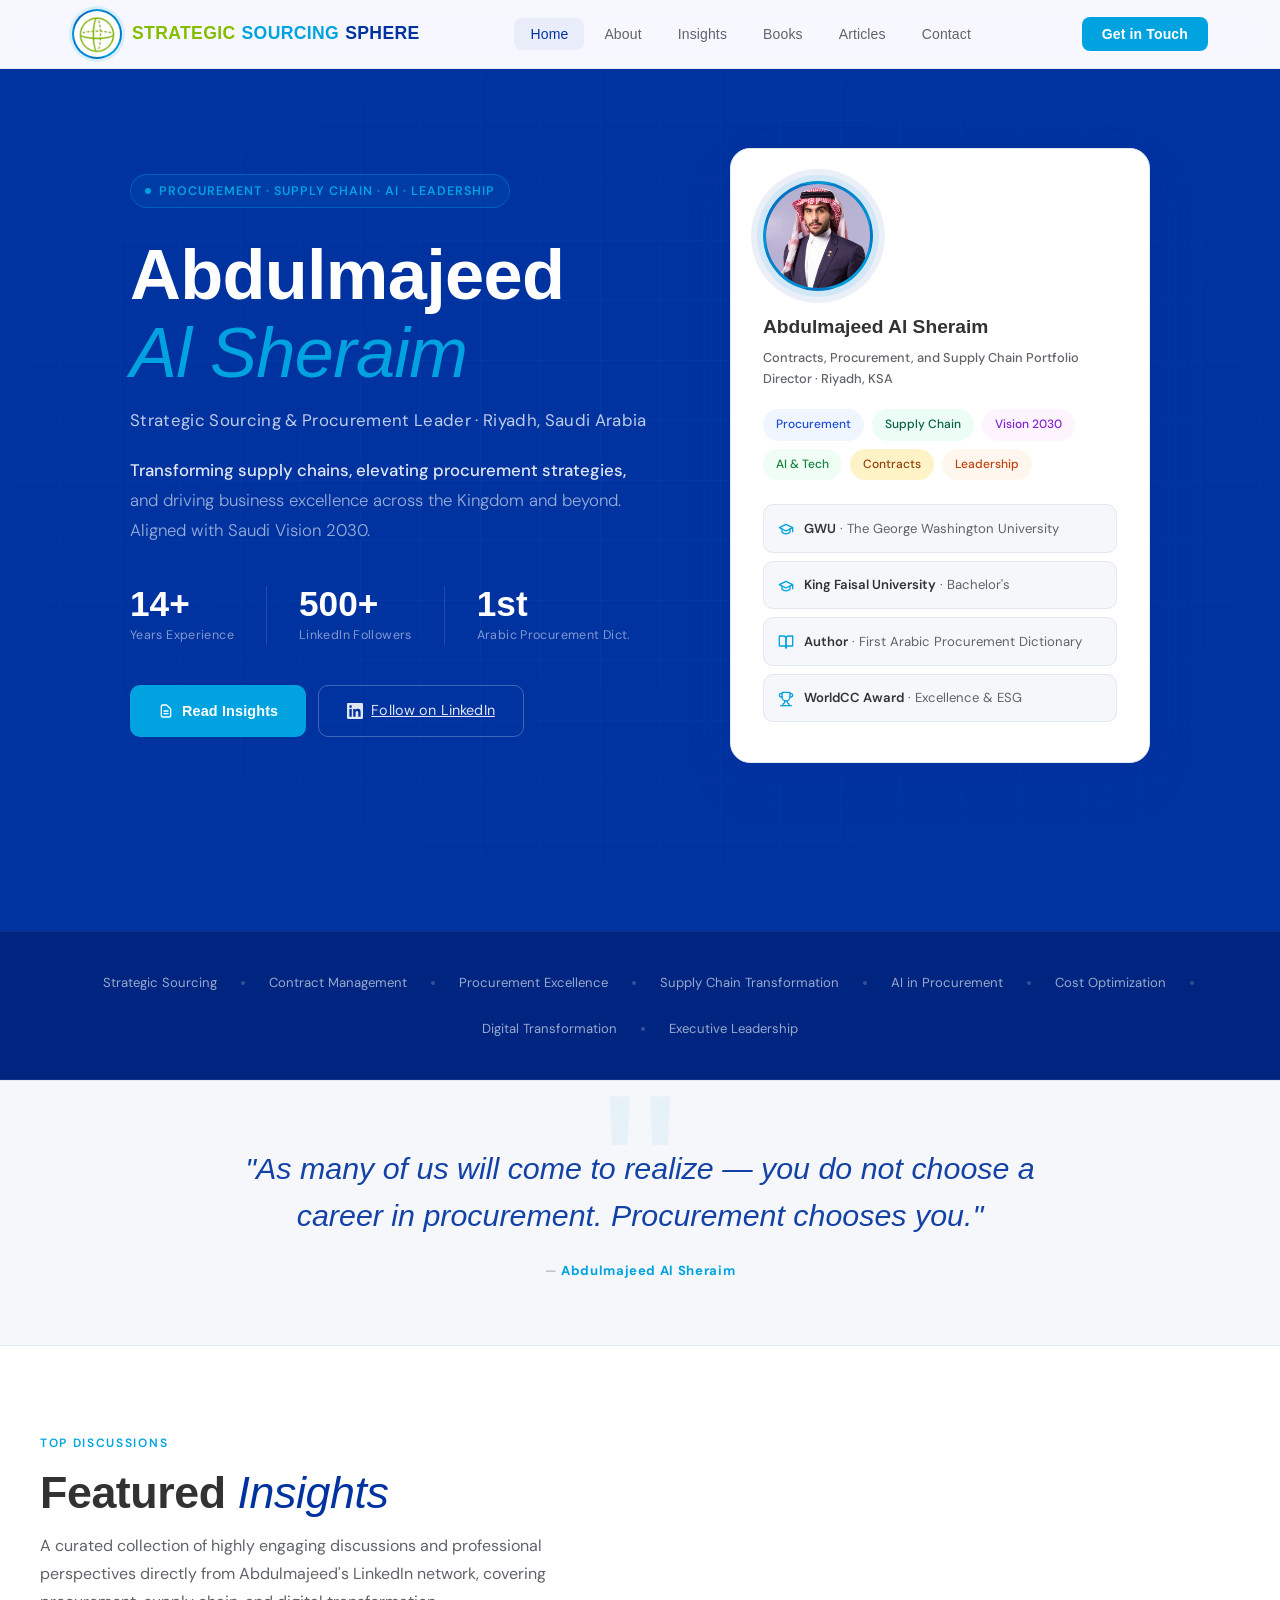
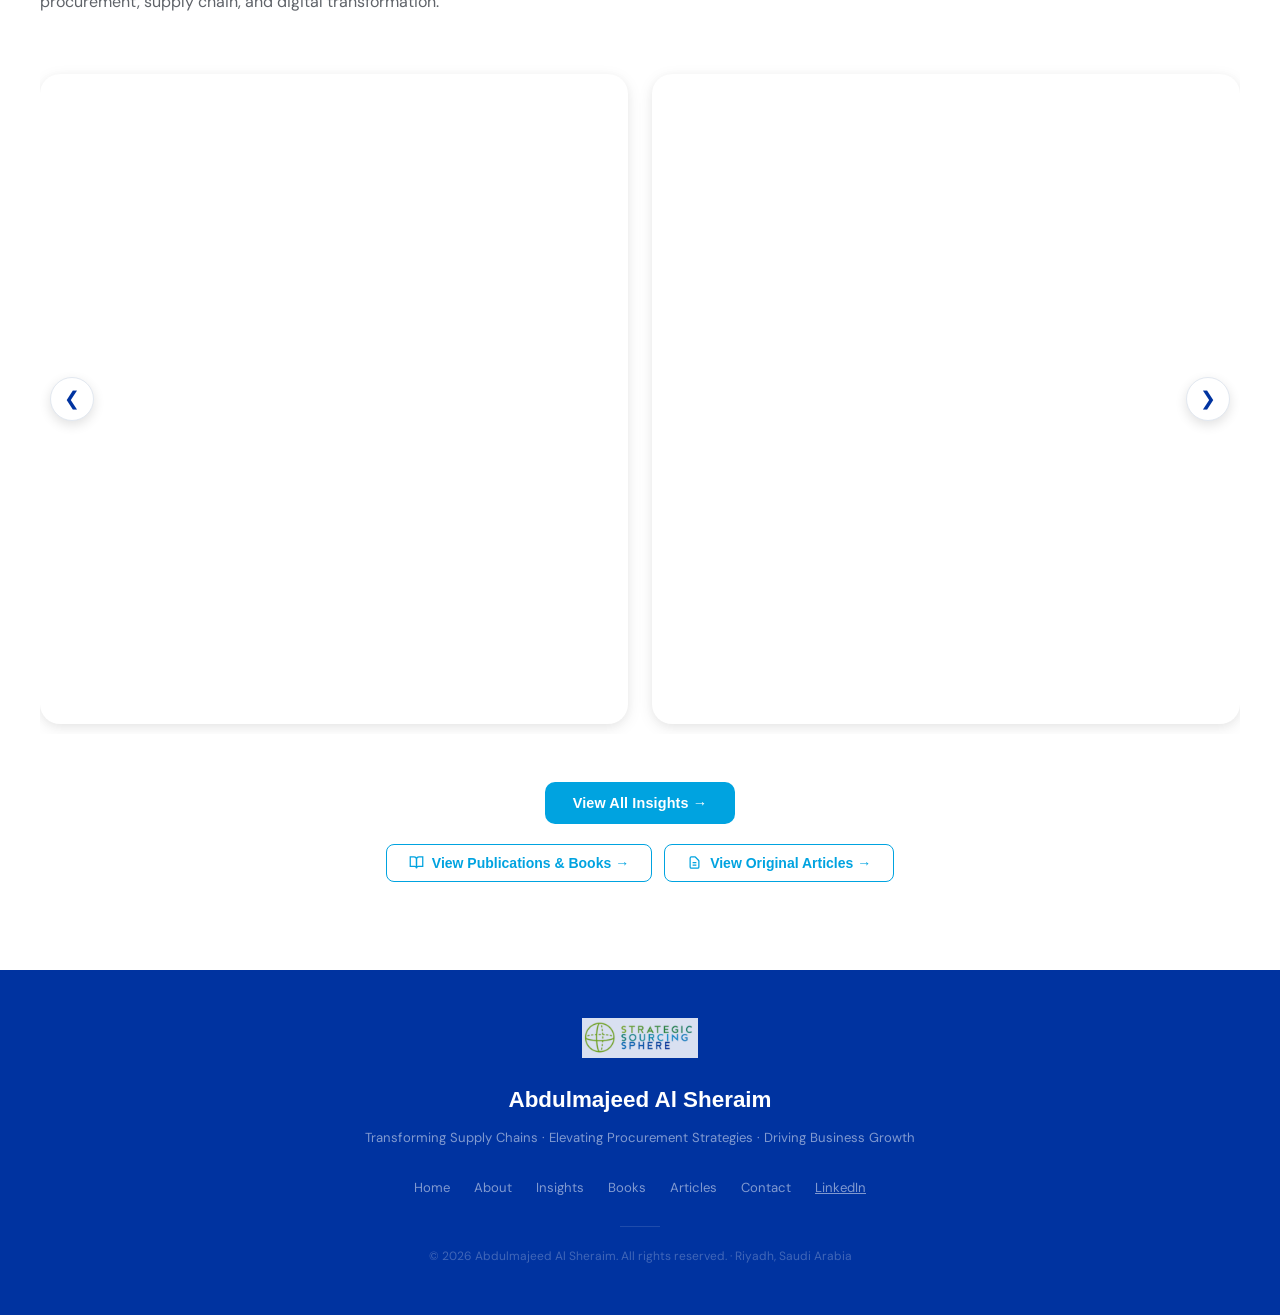
==== commit aaf18c1e: "Add Google site verification meta tag Added Google site verification meta tag to index.html" ====
--- a/SSS-Website/index.html
+++ b/SSS-Website/index.html
@@ -1,6 +1,7 @@
 <!DOCTYPE html>
 <html lang="en">
 <head>
+     <meta name="google-site-verification" content="jP0mCWIC7hxGbi881qAP6c3g2Ym56A4_Jiri8I6nfuM" />
 <meta charset="UTF-8">
 <meta name="viewport" content="width=device-width, initial-scale=1.0">
 <title>ss-sphere</title>
--- a/SSS-Website/style.css
+++ b/SSS-Website/style.css
@@ -112,6 +112,10 @@
   color: var(--aramco-dark-blue); text-decoration: none; cursor: pointer;
   display: flex; align-items: center; gap: 10px;
 }
+.nav-logo-text {
+  display: flex;
+  gap: 6px;
+}
 .nav-logo-mark {
   width: 50px; height: 50px; border-radius: 50%; overflow: hidden;
   border: 2px solid rgba(0,163,224,0.45);
@@ -255,6 +259,26 @@
   letter-spacing: 0.01em; display: flex; align-items: center; gap: 8px;
 }
 .btn-outline:hover { background: rgba(255,255,255,0.07); border-color: rgba(255,255,255,0.45); }
+/* ── Blue Outline Button (for light backgrounds) ── */
+.btn-outline-blue {
+  background: transparent;
+  border: 1px solid var(--aramco-blue);
+  color: var(--aramco-blue);
+  padding: 10px 22px;
+  border-radius: 8px;
+  font-size: 0.875rem;
+  font-weight: 600;
+  cursor: pointer;
+  display: inline-flex;
+  align-items: center;
+  gap: 8px;
+  transition: var(--transition);
+}
+.btn-outline-blue:hover {
+  background: rgba(0,163,224,0.08);
+  transform: translateY(-2px);
+  box-shadow: 0 4px 12px rgba(0,163,224,0.15);
+}
 
 /* ── Hero Card — crisp border, flat Aramco corporate style ── */
 .hero-card {
@@ -368,7 +392,6 @@
   color: var(--text-primary); 
   font-weight: 600;
 }
-
 /* ═══════════════════════════════════════════════════════
    SECTIONS
 ═══════════════════════════════════════════════════════ */
@@ -622,6 +645,91 @@
 .insight-stat { display: flex; align-items: center; gap: 5px; font-size: 0.78rem; color: var(--grey-mid); }
 
 /* ═══════════════════════════════════════════════════════
+   PREMIUM DIGITAL LIBRARY (ARTICLES)
+═══════════════════════════════════════════════════════ */
+.article-card {
+  background: var(--white);
+  border-radius: var(--radius-lg);
+  border: 1px solid var(--grey-light);
+  overflow: hidden;
+  display: flex;
+  flex-direction: column;
+  transition: var(--transition);
+  cursor: pointer;
+  box-shadow: var(--shadow-sm);
+}
+.article-card:hover {
+  transform: translateY(-4px);
+  box-shadow: var(--shadow-lg);
+  border-color: rgba(0,163,224,0.3);
+}
+.article-cover {
+  position: relative;
+  width: 100%;
+  aspect-ratio: 16 / 9;
+  overflow: hidden;
+  background: var(--off-white);
+}
+.article-cover-img {
+  width: 100%; height: 100%; object-fit: cover;
+  transition: transform 0.5s ease;
+}
+.article-placeholder {
+  width: 100%; height: 100%;
+  display: flex; align-items: center; justify-content: center;
+  color: white;
+}
+.article-placeholder svg {
+  width: 48px; height: 48px;
+  opacity: 0.85;
+}
+.article-card:hover .article-cover-img { transform: scale(1.03); }
+
+.article-cover-overlay {
+  position: absolute; inset: 0;
+  background: rgba(0, 51, 160, 0.45);
+  backdrop-filter: blur(2px);
+  -webkit-backdrop-filter: blur(2px);
+  display: flex; align-items: center; justify-content: center;
+  opacity: 0; transition: opacity 0.3s ease;
+}
+.article-card:hover .article-cover-overlay { opacity: 1; }
+
+.article-card-body {
+  padding: 24px;
+  display: flex; flex-direction: column; flex: 1;
+}
+.article-meta-row {
+  display: flex; justify-content: space-between; align-items: center;
+  margin-bottom: 14px;
+}
+.doc-badge {
+  font-size: 0.72rem; font-weight: 700; text-transform: uppercase;
+  letter-spacing: 0.05em; padding: 4px 10px; border-radius: 6px;
+  background: rgba(0,163,224,0.1); color: var(--aramco-blue);
+  border: 1px solid rgba(0,163,224,0.2);
+}
+.lang-badge {
+  font-size: 0.72rem; font-weight: 700; color: var(--grey-dark);
+  border: 1px solid var(--grey-light); padding: 3px 8px; border-radius: 6px;
+  background: var(--off-white);
+}
+.article-title {
+  font-family: 'Trebuchet MS', Trebuchet, sans-serif;
+  font-size: 1.1rem; font-weight: 700; color: var(--text-primary);
+  margin-bottom: 10px; line-height: 1.4;
+}
+.article-excerpt {
+  font-size: 0.875rem; color: var(--text-secondary); line-height: 1.6;
+  display: -webkit-box; -webkit-line-clamp: 3; -webkit-box-orient: vertical;
+  overflow: hidden; flex: 1; margin-bottom: 18px;
+}
+.article-footer {
+  border-top: 1px solid var(--grey-light);
+  padding-top: 16px; margin-top: auto;
+}
+
+/* ═══════════════════════════════════════════════════════
    LOAD MORE BUTTON
 ═══════════════════════════════════════════════════════ */
 .load-more-container {
@@ -667,6 +775,18 @@
   animation: fadeIn 0.25s ease;
   display: flex; flex-direction: column;
   scrollbar-width: thin; scrollbar-color: var(--grey-light) transparent;
+  transition: max-width 0.3s ease;
+}
+
+/* ── PREMIUM READER MODE FOR ARTICLES ── */
+.modal.article-mode {
+  max-width: 860px; /* Wider comfortable reading pane */
+}
+.modal.article-mode .modal-text-content {
+  max-width: 760px;
+  margin: 0 auto;
+  font-size: 1.15rem; /* Larger, readable font */
+  line-height: 2; /* Relaxed line height */
 }
 
 .modal-header {
@@ -980,6 +1100,376 @@
 .about-info-icon  { margin-top: 3px;     color: var(--aramco-blue); }
 .hero-card-stat-icon { color: var(--aramco-blue); }
 .form-success-icon   { color: var(--aramco-green); }
+
+/* ═══════════════════════════════════════════════════════
+   PUBLICATIONS & BOOKS SECTION
+═══════════════════════════════════════════════════════ */
+.publications-section {
+  background: var(--off-white);
+  border-top: 1px solid var(--grey-light);
+  border-bottom: 1px solid var(--grey-light);
+  padding: 88px 32px;
+}
+
+.publications-grid {
+  display: grid;
+  grid-template-columns: repeat(3, 1fr);
+  gap: 28px;
+  margin-top: 48px;
+}
+
+.book-card {
+  background: var(--white);
+  border-radius: var(--radius-lg);
+  border: 1px solid var(--grey-light);
+  overflow: hidden;
+  display: flex;
+  flex-direction: column;
+  transition: var(--transition);
+  box-shadow: var(--shadow-sm);
+}
+.book-card:hover {
+  transform: translateY(-5px);
+  box-shadow: var(--shadow-lg);
+  border-color: rgba(0,163,224,0.2);
+}
+
+/* Book Cover — fixed 3:4 aspect ratio for consistency */
+.book-cover {
+  position: relative;
+  width: 100%;
+  aspect-ratio: 3 / 4;
+  background: linear-gradient(145deg, var(--navy) 0%, var(--aramco-dark-blue) 60%, var(--aramco-blue) 100%);
+  overflow: hidden;
+  flex-shrink: 0;
+}
+.book-cover img {
+  width: 100%;
+  height: 100%;
+  object-fit: cover;
+  display: block;
+  transition: transform 0.5s ease;
+}
+.book-card:hover .book-cover img { transform: scale(1.04); }
+
+/* Fallback when image fails to load */
+.book-cover--fallback {
+  display: flex;
+  align-items: center;
+  justify-content: center;
+}
+.book-cover--fallback img { display: none; }
+.book-cover--fallback .book-cover-overlay { opacity: 1; }
+.book-cover--fallback .book-cover-icon { font-size: 4rem; opacity: 0.6; }
+
+/* Hover overlay on cover */
+.book-cover-overlay {
+  position: absolute;
+  inset: 0;
+  background: linear-gradient(to top, rgba(0,51,160,0.80) 0%, transparent 55%);
+  display: flex;
+  align-items: flex-end;
+  justify-content: center;
+  padding: 20px;
+  opacity: 0;
+  transition: opacity 0.35s ease;
+}
+.book-card:hover .book-cover-overlay { opacity: 1; }
+.book-cover-icon {
+  color: white;
+  font-size: 2.5rem;
+  opacity: 0.9;
+}
+
+/* Book Info — text area below cover */
+.book-info {
+  padding: 22px 22px 24px;
+  display: flex;
+  flex-direction: column;
+  flex: 1;
+}
+.book-meta-row {
+  display: flex;
+  gap: 8px;
+  flex-wrap: wrap;
+  margin-bottom: 12px;
+}
+.book-badge {
+  display: inline-block;
+  padding: 3px 10px;
+  border-radius: 100px;
+  font-size: 0.72rem;
+  font-weight: 600;
+  letter-spacing: 0.06em;
+  text-transform: uppercase;
+  background: rgba(0,163,224,0.1);
+  color: var(--aramco-blue);
+  border: 1px solid rgba(0,163,224,0.2);
+}
+.book-badge--green {
+  background: rgba(132,189,0,0.1);
+  color: var(--aramco-dark-green);
+  border-color: rgba(132,189,0,0.25);
+}
+
+.book-title {
+  font-family: 'Trebuchet MS', Trebuchet, sans-serif;
+  font-size: 1rem;
+  font-weight: 700;
+  color: var(--text-primary);
+  line-height: 1.4;
+  margin-bottom: 10px;
+}
+.book-desc {
+  font-size: 0.85rem;
+  color: var(--text-secondary);
+  line-height: 1.7;
+  flex: 1;
+  margin-bottom: 20px;
+}
+.book-actions {
+  display: flex;
+  gap: 10px;
+  flex-wrap: wrap;
+}
+.book-btn {
+  display: inline-flex;
+  align-items: center;
+  gap: 6px;
+  padding: 9px 18px;
+  border-radius: 8px;
+  font-size: 0.82rem;
+  font-weight: 600;
+  cursor: pointer;
+  text-decoration: none;
+  transition: var(--transition);
+  letter-spacing: 0.01em;
+  border: none;
+  flex: 1;
+  justify-content: center;
+  white-space: nowrap;
+}
+.book-btn .custom-svg-icon { font-size: 0.95em; flex-shrink: 0; }
+
+/* Primary — solid Aramco Blue */
+.book-btn--primary {
+  background: var(--aramco-blue);
+  color: white;
+}
+.book-btn--primary:hover {
+  background: var(--aramco-dark-blue);
+  transform: translateY(-1px);
+  box-shadow: 0 6px 18px rgba(0,163,224,0.35);
+}
+
+/* Outline — Aramco Blue border */
+.book-btn--outline {
+  background: transparent;
+  color: var(--aramco-blue);
+  border: 1px solid var(--aramco-blue);
+}
+.book-btn--outline:hover {
+  background: rgba(0,163,224,0.07);
+  transform: translateY(-1px);
+}
+
+/* ═══════════════════════════════════════════════════════
+   MEDIA & GALLERY SECTION
+═══════════════════════════════════════════════════════ */
+.gallery-section {
+  background: var(--white);
+  padding: 88px 32px;
+}
+
+/* Responsive CSS Grid — auto-fills, wide items span 2 cols */
+.gallery-grid {
+  display: grid;
+  grid-template-columns: repeat(3, 1fr);
+  gap: 16px;
+  margin-top: 48px;
+}
+
+.gallery-item {
+  position: relative;
+  border-radius: var(--radius);
+  overflow: hidden;
+  aspect-ratio: 4 / 3;
+  background: var(--navy);       /* shown while image loads */
+  cursor: pointer;
+}
+
+/* Wide/featured item spans 2 columns */
+.gallery-item--wide {
+  grid-column: span 2;
+  aspect-ratio: 16 / 9;
+}
+
+.gallery-item img {
+  width: 100%;
+  height: 100%;
+  object-fit: cover;
+  display: block;
+  transition: transform 0.55s cubic-bezier(0.4,0,0.2,1);
+}
+
+/* Subtle zoom on hover */
+.gallery-item:hover img { transform: scale(1.06); }
+
+/* Aramco Blue overlay on hover */
+.gallery-overlay {
+  position: absolute;
+  inset: 0;
+  background: linear-gradient(
+    to top,
+    rgba(0,51,160,0.78) 0%,
+    rgba(0,163,224,0.20) 55%,
+    transparent 100%
+  );
+  display: flex;
+  align-items: flex-end;
+  padding: 16px 18px;
+  opacity: 0;
+  transition: opacity 0.35s ease;
+}
+.gallery-item:hover .gallery-overlay { opacity: 1; }
+
+.gallery-caption {
+  font-size: 0.82rem;
+  font-weight: 500;
+  color: rgba(255,255,255,0.92);
+  line-height: 1.4;
+  letter-spacing: 0.01em;
+  text-shadow: 0 1px 3px rgba(0,0,0,0.3);
+}
+
+/* ═══════════════════════════════════════════════════════
+   ARTICLES FILTER CHIP COLOUR
+   (distinct teal-ish style to stand out from other chips)
+═══════════════════════════════════════════════════════ */
+.filter-chip[data-cat="Articles"].active,
+.filter-chip[data-cat="Articles"]:hover {
+  background: var(--aramco-dark-blue);
+  color: #fff;
+  border-color: var(--aramco-dark-blue);
+  box-shadow: 0 4px 12px rgba(0,51,160,0.28);
+}
+
+/* Article card category badge */
+.cat-articles {
+  background: rgba(0,51,160,0.08);
+  color: var(--aramco-dark-blue);
+  border: 1px solid rgba(0,51,160,0.2);
+}
+
+/* ═══════════════════════════════════════════════════════
+   NATIVE ARTICLE MODAL — POLISHED READING EXPERIENCE
+   Applies to .modal-text-content and all child elements
+   rendered by the native article JS renderer.
+═══════════════════════════════════════════════════════ */
+.modal-text-content {
+  padding: 36px 36px 8px;
+  font-family: 'DM Sans', 'Segoe UI', sans-serif;
+  font-size: 1.05rem;
+  line-height: 1.9;
+  color: var(--text-primary);
+  max-width: 680px;
+}
+
+/* Paragraphs */
+.modal-text-content p {
+  margin-bottom: 20px;
+  color: var(--text-primary);
+  line-height: 1.9;
+  unicode-bidi: plaintext;
+  text-align: start;
+}
+
+/* Paragraph gap helper (inserted by JS for blank lines) */
+.modal-para-gap { height: 8px; }
+
+/* ── Headings ── */
+.modal-h2 {
+  font-family: 'Trebuchet MS', Trebuchet, sans-serif;
+  font-size: 1.45rem;
+  font-weight: 700;
+  color: var(--aramco-dark-blue);
+  margin: 32px 0 12px;
+  line-height: 1.25;
+  letter-spacing: -0.01em;
+  padding-bottom: 10px;
+  border-bottom: 2px solid var(--aramco-blue);
+}
+.modal-h3 {
+  font-family: 'Trebuchet MS', Trebuchet, sans-serif;
+  font-size: 1.15rem;
+  font-weight: 700;
+  color: var(--aramco-dark-blue);
+  margin: 28px 0 10px;
+  line-height: 1.3;
+}
+.modal-h4 {
+  font-family: 'Trebuchet MS', Trebuchet, sans-serif;
+  font-size: 0.98rem;
+  font-weight: 700;
+  color: var(--text-primary);
+  margin: 22px 0 8px;
+  text-transform: uppercase;
+  letter-spacing: 0.06em;
+}
+
+/* ── Bullet list ── */
+.modal-list {
+  margin: 0 0 20px 0;
+  padding-left: 0;
+  list-style: none;
+  display: flex;
+  flex-direction: column;
+  gap: 8px;
+}
+.modal-list li {
+  position: relative;
+  padding-left: 22px;
+  font-size: 1rem;
+  line-height: 1.75;
+  color: var(--text-primary);
+}
+/* Custom Aramco Blue bullet dot */
+.modal-list li::before {
+  content: '';
+  position: absolute;
+  left: 0;
+  top: 0.62em;
+  width: 7px;
+  height: 7px;
+  border-radius: 50%;
+  background: var(--aramco-blue);
+  flex-shrink: 0;
+}
+
+/* ── Blockquote / pull-quote ── */
+.modal-blockquote {
+  margin: 24px 0;
+  padding: 16px 22px;
+  border-left: 4px solid var(--aramco-blue);
+  background: rgba(0,163,224,0.05);
+  border-radius: 0 8px 8px 0;
+  font-size: 1.05rem;
+  font-style: italic;
+  color: var(--aramco-dark-blue);
+  line-height: 1.75;
+}
+
+/* ── Horizontal rule ── */
+.modal-divider {
+  border: none;
+  height: 1px;
+  background: var(--grey-light);
+  margin: 28px 0;
+}
+
+/* ── Strong / em inside native articles ── */
+.modal-text-content strong { color: var(--aramco-dark-blue); font-weight: 700; }
+.modal-text-content em     { color: var(--aramco-blue);      font-style: italic; }
 
 /* ═══════════════════════════════════════════════════════
    RESPONSIVE — DO NOT MODIFY (preserved as-is)
@@ -995,6 +1485,11 @@
   #page-about section:nth-of-type(2) { padding-top: 36px; }
   .contact-grid   { grid-template-columns: 1fr; }
   .carousel-slide { min-width: calc(50% - 12px); }
+  /* Publications — 2 columns on tablet */
+  .publications-grid { grid-template-columns: repeat(2, 1fr); }
+  /* Gallery — 2 columns, wide item spans both */
+  .gallery-grid { grid-template-columns: repeat(2, 1fr); }
+  .gallery-item--wide { grid-column: span 2; }
 }
 
 /* ═══════════════════════════════════════════════════════
@@ -1005,6 +1500,8 @@
   .nav-inner { padding: 0 20px; }
   .nav-links { display: none; }
   .hamburger { display: block; }
+  .nav-logo { align-items: center; }
+  .nav-logo-text { flex-direction: column; gap: 0; font-size: 0.75rem; line-height: 1.1; }
 
   /* ── Fix 2: Centre the entire Home / Hero section on mobile ── */
   .hero-inner {display: flex;flex-direction: column;align-items: center;text-align: center;gap: 40px;padding: 60px 20px;}
@@ -1034,4 +1531,111 @@
   .about-bio { margin-bottom: 24px; }
   .about-text { font-size: 1rem; line-height: 1.6; }
   .carousel-slide { min-width: 100%; }
-}
+  /* ── Books page — single column, capped cover height, full-width tap targets ── */
+  .publications-section { padding: 40px 16px; }
+  .publications-grid { grid-template-columns: 1fr; gap: 20px; margin-top: 28px; }
+  .book-cover { max-height: 300px; aspect-ratio: unset; height: 260px; }
+  .book-cover img { object-fit: cover; }
+  .book-info { padding: 18px 18px 20px; }
+  .book-actions { flex-direction: column; gap: 8px; }
+  .book-btn { flex: unset; width: 100%; justify-content: center; padding: 12px 18px; font-size: 0.88rem; }
+
+  /* ── Articles page — single column grid, proper section padding ── */
+  #articlesGrid { grid-template-columns: 1fr !important; }
+  #articlesSection { margin-top: 28px; }
+  .article-cover { aspect-ratio: 16 / 9; }
+  .article-cover-img { object-fit: cover; }
+  /* Gallery — single column on mobile, no wide spans */
+  .gallery-section { padding: 48px 20px; }
+  .gallery-grid { grid-template-columns: 1fr; gap: 12px; }
+  .gallery-item--wide { grid-column: span 1; aspect-ratio: 4 / 3; }
+  /* Modal text content — tighter padding on mobile */
+  .modal-text-content { padding: 24px 20px 8px; font-size: 0.97rem; }
+  .modal-h2 { font-size: 1.2rem; }
+  .modal-h3 { font-size: 1rem; }
+}
+/* ═══════════════════════════════════════════════════════
+   INSIGHTS PAGE — SPLIT TWO-SECTION LAYOUT
+   Added to support #linkedinSection / #articlesSection
+═══════════════════════════════════════════════════════ */
+
+/* Search bar fills full width now that chips are removed */
+.insights-controls .search-bar {
+  max-width: 480px;
+}
+
+/* Subsection wrapper — breathing room between the two grids */
+.insights-subsection {
+  margin-top: 48px;
+}
+
+/* Section header: icon + title + subtitle in a row */
+.insights-subsection-header {
+  display: flex;
+  align-items: flex-start;
+  gap: 16px;
+  margin-bottom: 28px;
+  padding-bottom: 20px;
+  border-bottom: 2px solid var(--grey-light);
+}
+
+/* Icon badge */
+.insights-subsection-icon {
+  flex-shrink: 0;
+  width: 44px;
+  height: 44px;
+  border-radius: 10px;
+  background: var(--aramco-blue);
+  color: white;
+  display: flex;
+  align-items: center;
+  justify-content: center;
+  margin-top: 2px;
+}
+
+/* Section heading */
+.insights-subsection-title {
+  font-family: 'Trebuchet MS', Trebuchet, sans-serif;
+  font-size: clamp(1.3rem, 2.5vw, 1.7rem);
+  font-weight: 700;
+  color: var(--text-primary);
+  margin: 0 0 6px;
+  line-height: 1.2;
+}
+
+/* Section sub-line */
+.insights-subsection-sub {
+  font-size: 0.88rem;
+  color: var(--text-secondary);
+  line-height: 1.6;
+  margin: 0;
+  max-width: 560px;
+}
+
+/* Horizontal rule between the two sections */
+.insights-section-divider {
+  height: 1px;
+  background: linear-gradient(90deg, transparent, var(--grey-light) 20%, var(--grey-light) 80%, transparent);
+  margin: 56px 0 0;
+}
+
+/* Per-section load-more containers sit tighter below their grids */
+#linkedinLoadMoreContainer,
+#articlesLoadMoreContainer {
+  margin-top: 28px;
+  margin-bottom: 8px;
+}
+
+/* Mobile: single-column grids, tighter gaps */
+@media (max-width: 640px) {
+  .insights-subsection-header {
+    flex-direction: column;
+    gap: 12px;
+  }
+  .insights-subsection-title {
+    font-size: 1.2rem;
+  }
+  .insights-section-divider {
+    margin: 40px 0 0;
+  }
+}
